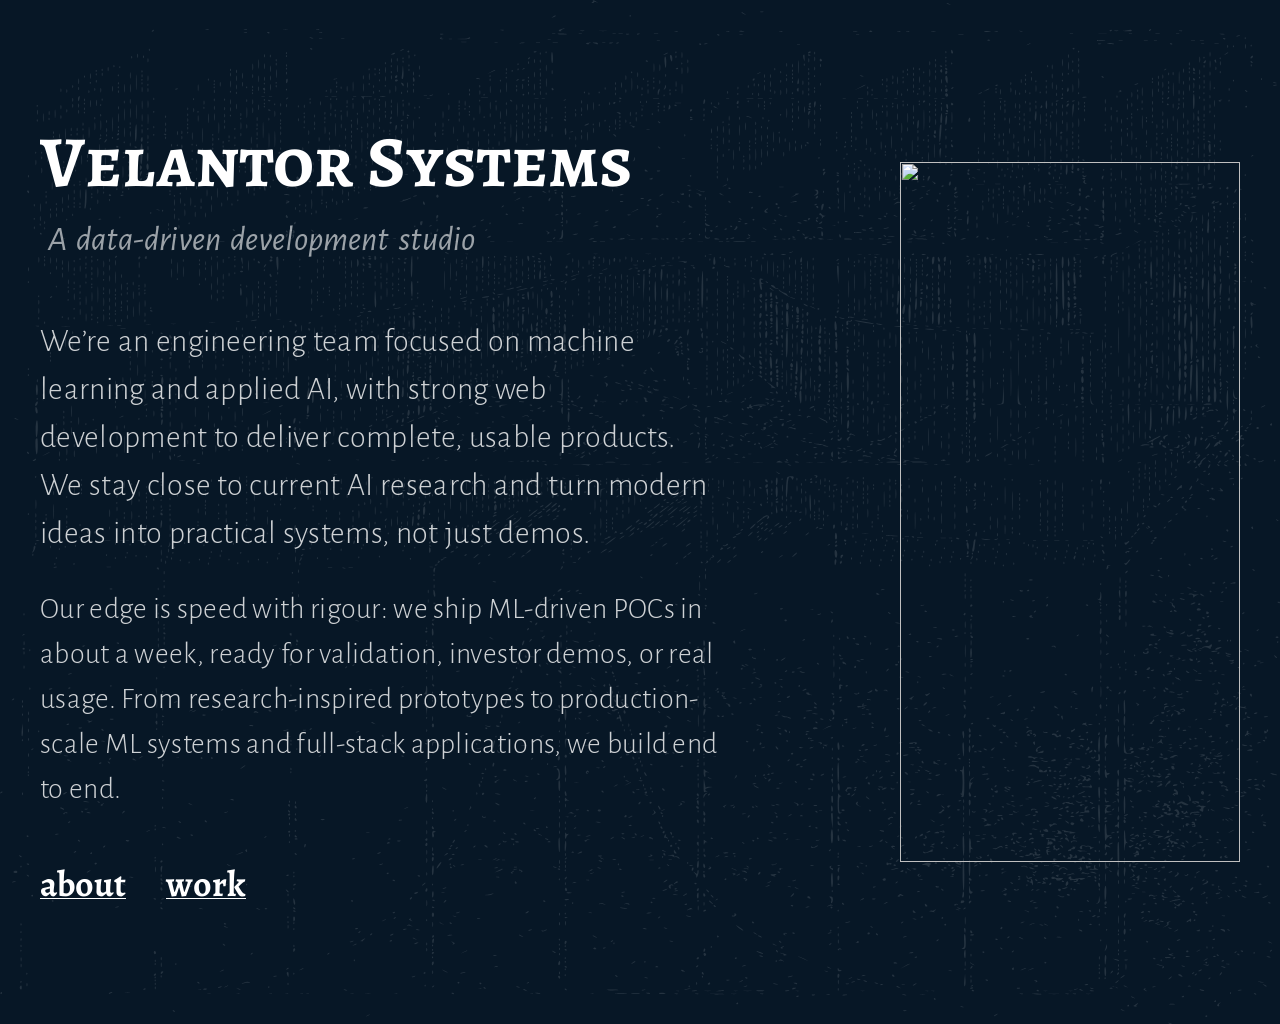
==== index.html @ c8f53b1a "new" ====
<!doctype html>
<html lang="en">
  <head>
    <title>Velantor Systems</title>
    <meta name="description" content="Engineering team focused on machine learning and applied AI" />
    <meta charset="utf-8" />
    <meta http-equiv="Content-Type" content="text/html; charset=UTF-8" />

    <meta name="viewport" content="width=device-width, initial-scale=1.0" />
    <link rel="apple-touch-icon" sizes="180x180" href="/assets/favicon.png" />
    <link rel="icon" type="image/png" sizes="32x32" href="/assets/favicon.png" />
    <link rel="icon" type="image/png" sizes="16x16" href="/assets/favicon.png" />

    <meta property="og:url" content="https://pager.joodaloop.com" />
    <meta property="og:title" content="Velantor Systems" />
    <meta property="og:description" content="Engineering team focused on machine learning and applied AI" />
    <meta property="og:image" content="https://pager.joodaloop.com/assets/card.jpg" />

    <meta name="twitter:card" content="summary_large_image" />
    <meta name="twitter:title" content="Velantor Systems" />
    <meta name="twitter:description" content="Engineering team focused on machine learning and applied AI" />
    <meta name="twitter:image" content="https://pager.joodaloop.com/assets/card.jpg" />

    <link rel="alternate" type="text/markdown" title="Markdown version of https://pager.joodaloop.com" href="/index.md" />
    <style>
      /*! tailwindcss v4.2.1 | MIT License | https://tailwindcss.com */
@layer properties;
@layer theme, base, components, utilities;
@layer theme {
  :root, :host {
    --font-sans: ui-sans-serif, system-ui, sans-serif, 'Apple Color Emoji', 'Segoe UI Emoji', 'Segoe UI Symbol',
    'Noto Color Emoji';
    --font-serif: ui-serif, Georgia, Cambria, 'Times New Roman', Times, serif;
    --font-mono: ui-monospace, SFMono-Regular, Menlo, Monaco, Consolas, 'Liberation Mono', 'Courier New',
    monospace;
    --color-white: #fff;
    --spacing: 0.25rem;
    --text-xl: 1.25rem;
    --text-xl--line-height: calc(1.75 / 1.25);
    --font-weight-light: 300;
    --font-weight-normal: 400;
    --font-weight-bold: 700;
    --default-transition-duration: 150ms;
    --default-transition-timing-function: cubic-bezier(0.4, 0, 0.2, 1);
    --default-font-family: var(--font-sans);
    --default-mono-font-family: var(--font-mono);
  }
}
@layer base {
  *, ::after, ::before, ::backdrop, ::file-selector-button {
    box-sizing: border-box;
    margin: 0;
    padding: 0;
    border: 0 solid;
  }
  html, :host {
    line-height: 1.5;
    -webkit-text-size-adjust: 100%;
    tab-size: 4;
    font-family: var(--default-font-family, ui-sans-serif, system-ui, sans-serif, 'Apple Color Emoji', 'Segoe UI Emoji', 'Segoe UI Symbol', 'Noto Color Emoji');
    font-feature-settings: var(--default-font-feature-settings, normal);
    font-variation-settings: var(--default-font-variation-settings, normal);
    -webkit-tap-highlight-color: transparent;
  }
  hr {
    height: 0;
    color: inherit;
    border-top-width: 1px;
  }
  abbr:where([title]) {
    -webkit-text-decoration: underline dotted;
    text-decoration: underline dotted;
  }
  h1, h2, h3, h4, h5, h6 {
    font-size: inherit;
    font-weight: inherit;
  }
  a {
    color: inherit;
    -webkit-text-decoration: inherit;
    text-decoration: inherit;
  }
  b, strong {
    font-weight: bolder;
  }
  code, kbd, samp, pre {
    font-family: var(--default-mono-font-family, ui-monospace, SFMono-Regular, Menlo, Monaco, Consolas, 'Liberation Mono', 'Courier New', monospace);
    font-feature-settings: var(--default-mono-font-feature-settings, normal);
    font-variation-settings: var(--default-mono-font-variation-settings, normal);
    font-size: 1em;
  }
  small {
    font-size: 80%;
  }
  sub, sup {
    font-size: 75%;
    line-height: 0;
    position: relative;
    vertical-align: baseline;
  }
  sub {
    bottom: -0.25em;
  }
  sup {
    top: -0.5em;
  }
  table {
    text-indent: 0;
    border-color: inherit;
    border-collapse: collapse;
  }
  :-moz-focusring {
    outline: auto;
  }
  progress {
    vertical-align: baseline;
  }
  summary {
    display: list-item;
  }
  ol, ul, menu {
    list-style: none;
  }
  img, svg, video, canvas, audio, iframe, embed, object {
    display: block;
    vertical-align: middle;
  }
  img, video {
    max-width: 100%;
    height: auto;
  }
  button, input, select, optgroup, textarea, ::file-selector-button {
    font: inherit;
    font-feature-settings: inherit;
    font-variation-settings: inherit;
    letter-spacing: inherit;
    color: inherit;
    border-radius: 0;
    background-color: transparent;
    opacity: 1;
  }
  :where(select:is([multiple], [size])) optgroup {
    font-weight: bolder;
  }
  :where(select:is([multiple], [size])) optgroup option {
    padding-inline-start: 20px;
  }
  ::file-selector-button {
    margin-inline-end: 4px;
  }
  ::placeholder {
    opacity: 1;
  }
  @supports (not (-webkit-appearance: -apple-pay-button))  or (contain-intrinsic-size: 1px) {
    ::placeholder {
      color: currentcolor;
      @supports (color: color-mix(in lab, red, red)) {
        color: color-mix(in oklab, currentcolor 50%, transparent);
      }
    }
  }
  textarea {
    resize: vertical;
  }
  ::-webkit-search-decoration {
    -webkit-appearance: none;
  }
  ::-webkit-date-and-time-value {
    min-height: 1lh;
    text-align: inherit;
  }
  ::-webkit-datetime-edit {
    display: inline-flex;
  }
  ::-webkit-datetime-edit-fields-wrapper {
    padding: 0;
  }
  ::-webkit-datetime-edit, ::-webkit-datetime-edit-year-field, ::-webkit-datetime-edit-month-field, ::-webkit-datetime-edit-day-field, ::-webkit-datetime-edit-hour-field, ::-webkit-datetime-edit-minute-field, ::-webkit-datetime-edit-second-field, ::-webkit-datetime-edit-millisecond-field, ::-webkit-datetime-edit-meridiem-field {
    padding-block: 0;
  }
  ::-webkit-calendar-picker-indicator {
    line-height: 1;
  }
  :-moz-ui-invalid {
    box-shadow: none;
  }
  button, input:where([type='button'], [type='reset'], [type='submit']), ::file-selector-button {
    appearance: button;
  }
  ::-webkit-inner-spin-button, ::-webkit-outer-spin-button {
    height: auto;
  }
  [hidden]:where(:not([hidden='until-found'])) {
    display: none !important;
  }
}
@layer utilities {
  .pointer-events-none {
    pointer-events: none;
  }
  .absolute {
    position: absolute;
  }
  .relative {
    position: relative;
  }
  .inset-0 {
    inset: calc(var(--spacing) * 0);
  }
  .end {
    inset-inline-end: var(--spacing);
  }
  .top-0 {
    top: calc(var(--spacing) * 0);
  }
  .left-0 {
    left: calc(var(--spacing) * 0);
  }
  .isolate {
    isolation: isolate;
  }
  .z-10 {
    z-index: 10;
  }
  .m-0 {
    margin: calc(var(--spacing) * 0);
  }
  .mx-auto {
    margin-inline: auto;
  }
  .mt-2 {
    margin-top: calc(var(--spacing) * 2);
  }
  .mt-3 {
    margin-top: calc(var(--spacing) * 3);
  }
  .mt-4 {
    margin-top: calc(var(--spacing) * 4);
  }
  .mt-10 {
    margin-top: calc(var(--spacing) * 10);
  }
  .mt-\[30px\] {
    margin-top: 30px;
  }
  .mt-\[40px\] {
    margin-top: 40px;
  }
  .mr-5 {
    margin-right: calc(var(--spacing) * 5);
  }
  .mr-40 {
    margin-right: calc(var(--spacing) * 40);
  }
  .mr-50 {
    margin-right: calc(var(--spacing) * 50);
  }
  .ml-0 {
    margin-left: calc(var(--spacing) * 0);
  }
  .ml-2 {
    margin-left: calc(var(--spacing) * 2);
  }
  .ml-5 {
    margin-left: calc(var(--spacing) * 5);
  }
  .ml-10 {
    margin-left: calc(var(--spacing) * 10);
  }
  .ml-40 {
    margin-left: calc(var(--spacing) * 40);
  }
  .flex {
    display: flex;
  }
  .table {
    display: table;
  }
  .size-fit {
    width: fit-content;
    height: fit-content;
  }
  .h-\[700px\] {
    height: 700px;
  }
  .h-\[800px\] {
    height: 800px;
  }
  .h-\[1024px\] {
    height: 1024px;
  }
  .h-auto {
    height: auto;
  }
  .h-fit {
    height: fit-content;
  }
  .h-full {
    height: 100%;
  }
  .h-px {
    height: 1px;
  }
  .min-h-screen {
    min-height: 100vh;
  }
  .w-\[4px\] {
    width: 4px;
  }
  .w-\[260px\] {
    width: 260px;
  }
  .w-\[340px\] {
    width: 340px;
  }
  .w-\[430px\] {
    width: 430px;
  }
  .w-\[593px\] {
    width: 593px;
  }
  .w-\[650px\] {
    width: 650px;
  }
  .w-\[670px\] {
    width: 670px;
  }
  .w-\[680px\] {
    width: 680px;
  }
  .w-\[700px\] {
    width: 700px;
  }
  .w-\[1100px\] {
    width: 1100px;
  }
  .w-\[1200px\] {
    width: 1200px;
  }
  .w-\[1440px\] {
    width: 1440px;
  }
  .w-fit {
    width: fit-content;
  }
  .w-full {
    width: 100%;
  }
  .max-w-\[340px\] {
    max-width: 340px;
  }
  .max-w-\[650px\] {
    max-width: 650px;
  }
  .max-w-\[1100px\] {
    max-width: 1100px;
  }
  .max-w-\[1440px\] {
    max-width: 1440px;
  }
  .max-w-none {
    max-width: none;
  }
  .flex-shrink {
    flex-shrink: 1;
  }
  .shrink-0 {
    flex-shrink: 0;
  }
  .border-collapse {
    border-collapse: collapse;
  }
  .transform {
    transform: var(--tw-rotate-x,) var(--tw-rotate-y,) var(--tw-rotate-z,) var(--tw-skew-x,) var(--tw-skew-y,);
  }
  .resize {
    resize: both;
  }
  .flex-col {
    flex-direction: column;
  }
  .content-center {
    align-content: center;
  }
  .items-center {
    align-items: center;
  }
  .items-start {
    align-items: flex-start;
  }
  .justify-between {
    justify-content: space-between;
  }
  .justify-center {
    justify-content: center;
  }
  .gap-0 {
    gap: calc(var(--spacing) * 0);
  }
  .gap-10 {
    gap: calc(var(--spacing) * 10);
  }
  .gap-12 {
    gap: calc(var(--spacing) * 12);
  }
  .self-center {
    align-self: center;
  }
  .overflow-clip {
    overflow: clip;
  }
  .overflow-hidden {
    overflow: hidden;
  }
  .overflow-x-auto {
    overflow-x: auto;
  }
  .overflow-y-hidden {
    overflow-y: hidden;
  }
  .border {
    border-style: var(--tw-border-style);
    border-width: 1px;
  }
  .bg-\[\#071726\] {
    background-color: #071726;
  }
  .bg-white {
    background-color: var(--color-white);
  }
  .bg-white\/35 {
    background-color: color-mix(in srgb, #fff 35%, transparent);
    @supports (color: color-mix(in lab, red, red)) {
      background-color: color-mix(in oklab, var(--color-white) 35%, transparent);
    }
  }
  .p-0 {
    padding: calc(var(--spacing) * 0);
  }
  .px-0 {
    padding-inline: calc(var(--spacing) * 0);
  }
  .px-6 {
    padding-inline: calc(var(--spacing) * 6);
  }
  .py-10 {
    padding-block: calc(var(--spacing) * 10);
  }
  .py-12 {
    padding-block: calc(var(--spacing) * 12);
  }
  .py-\[40px\] {
    padding-block: 40px;
  }
  .py-\[50px\] {
    padding-block: 50px;
  }
  .py-\[60px\] {
    padding-block: 60px;
  }
  .py-\[65px\] {
    padding-block: 65px;
  }
  .text-center {
    text-align: center;
  }
  .font-\[\'Alegreya\'\,system-ui\,sans-serif\] {
    font-family: 'Alegreya',system-ui,sans-serif;
  }
  .font-\[\'Alegreya_SC\'\,system-ui\,sans-serif\] {
    font-family: 'Alegreya SC',system-ui,sans-serif;
  }
  .font-\[\'Alegreya_Sans\'\,system-ui\,sans-serif\] {
    font-family: 'Alegreya Sans',system-ui,sans-serif;
  }
  .font-\[\'Alegreya_sans\'\,system-ui\,sans-serif\] {
    font-family: 'Alegreya sans',system-ui,sans-serif;
  }
  .font-\[\'Calibre\'\,\'Alegreya_Sans\'\,system-ui\,sans-serif\] {
    font-family: 'Calibre','Alegreya Sans',system-ui,sans-serif;
  }
  .font-\[\'Calibre\'\] {
    font-family: 'Calibre';
  }
  .font-\[\'Calibri\'\] {
    font-family: 'Calibri';
  }
  .font-serif {
    font-family: var(--font-serif);
  }
  .text-xl {
    font-size: var(--text-xl);
    line-height: var(--tw-leading, var(--text-xl--line-height));
  }
  .text-\[1\.75rem\] {
    font-size: 1.75rem;
  }
  .text-\[2\.15rem\] {
    font-size: 2.15rem;
  }
  .text-\[3\.4rem\] {
    font-size: 3.4rem;
  }
  .text-\[10rem\] {
    font-size: 10rem;
  }
  .text-\[24px\] {
    font-size: 24px;
  }
  .text-\[28px\] {
    font-size: 28px;
  }
  .text-\[30px\] {
    font-size: 30px;
  }
  .text-\[32px\] {
    font-size: 32px;
  }
  .text-\[35px\] {
    font-size: 35px;
  }
  .text-\[36px\] {
    font-size: 36px;
  }
  .text-\[40px\] {
    font-size: 40px;
  }
  .text-\[50px\] {
    font-size: 50px;
  }
  .text-\[60px\] {
    font-size: 60px;
  }
  .text-\[72px\] {
    font-size: 72px;
  }
  .leading-10 {
    --tw-leading: calc(var(--spacing) * 10);
    line-height: calc(var(--spacing) * 10);
  }
  .leading-11 {
    --tw-leading: calc(var(--spacing) * 11);
    line-height: calc(var(--spacing) * 11);
  }
  .leading-\[1\.25\] {
    --tw-leading: 1.25;
    line-height: 1.25;
  }
  .leading-\[20px\] {
    --tw-leading: 20px;
    line-height: 20px;
  }
  .leading-\[28px\] {
    --tw-leading: 28px;
    line-height: 28px;
  }
  .leading-\[30px\] {
    --tw-leading: 30px;
    line-height: 30px;
  }
  .leading-\[35px\] {
    --tw-leading: 35px;
    line-height: 35px;
  }
  .leading-\[35x\] {
    --tw-leading: 35x;
    line-height: 35x;
  }
  .leading-\[38px\] {
    --tw-leading: 38px;
    line-height: 38px;
  }
  .leading-\[40px\] {
    --tw-leading: 40px;
    line-height: 40px;
  }
  .leading-\[44px\] {
    --tw-leading: 44px;
    line-height: 44px;
  }
  .leading-\[50px\] {
    --tw-leading: 50px;
    line-height: 50px;
  }
  .leading-\[88px\] {
    --tw-leading: 88px;
    line-height: 88px;
  }
  .leading-\[100px\] {
    --tw-leading: 100px;
    line-height: 100px;
  }
  .leading-none {
    --tw-leading: 1;
    line-height: 1;
  }
  .font-bold {
    --tw-font-weight: var(--font-weight-bold);
    font-weight: var(--font-weight-bold);
  }
  .font-light {
    --tw-font-weight: var(--font-weight-light);
    font-weight: var(--font-weight-light);
  }
  .font-normal {
    --tw-font-weight: var(--font-weight-normal);
    font-weight: var(--font-weight-normal);
  }
  .tracking-\[0\.01em\] {
    --tw-tracking: 0.01em;
    letter-spacing: 0.01em;
  }
  .tracking-\[0\.02em\] {
    --tw-tracking: 0.02em;
    letter-spacing: 0.02em;
  }
  .tracking-\[0\.05em\] {
    --tw-tracking: 0.05em;
    letter-spacing: 0.05em;
  }
  .\[letter-spacing\:0\.05em\] {
    letter-spacing: 0.05em;
  }
  .whitespace-pre-wrap {
    white-space: pre-wrap;
  }
  .text-white {
    color: var(--color-white);
  }
  .text-white\/40 {
    color: color-mix(in srgb, #fff 40%, transparent);
    @supports (color: color-mix(in lab, red, red)) {
      color: color-mix(in oklab, var(--color-white) 40%, transparent);
    }
  }
  .text-white\/60 {
    color: color-mix(in srgb, #fff 60%, transparent);
    @supports (color: color-mix(in lab, red, red)) {
      color: color-mix(in oklab, var(--color-white) 60%, transparent);
    }
  }
  .text-white\/70 {
    color: color-mix(in srgb, #fff 70%, transparent);
    @supports (color: color-mix(in lab, red, red)) {
      color: color-mix(in oklab, var(--color-white) 70%, transparent);
    }
  }
  .text-white\/75 {
    color: color-mix(in srgb, #fff 75%, transparent);
    @supports (color: color-mix(in lab, red, red)) {
      color: color-mix(in oklab, var(--color-white) 75%, transparent);
    }
  }
  .text-white\/80 {
    color: color-mix(in srgb, #fff 80%, transparent);
    @supports (color: color-mix(in lab, red, red)) {
      color: color-mix(in oklab, var(--color-white) 80%, transparent);
    }
  }
  .text-white\/85 {
    color: color-mix(in srgb, #fff 85%, transparent);
    @supports (color: color-mix(in lab, red, red)) {
      color: color-mix(in oklab, var(--color-white) 85%, transparent);
    }
  }
  .text-white\/90 {
    color: color-mix(in srgb, #fff 90%, transparent);
    @supports (color: color-mix(in lab, red, red)) {
      color: color-mix(in oklab, var(--color-white) 90%, transparent);
    }
  }
  .uppercase {
    text-transform: uppercase;
  }
  .italic {
    font-style: italic;
  }
  .underline {
    text-decoration-line: underline;
  }
  .decoration-1 {
    text-decoration-thickness: 1px;
  }
  .decoration-\[1px\] {
    text-decoration-thickness: 1px;
  }
  .underline-offset-\[2px\] {
    text-underline-offset: 2px;
  }
  .underline-offset-\[5px\] {
    text-underline-offset: 5px;
  }
  .antialiased {
    -webkit-font-smoothing: antialiased;
    -moz-osx-font-smoothing: grayscale;
  }
  .opacity-0 {
    opacity: 0%;
  }
  .outline {
    outline-style: var(--tw-outline-style);
    outline-width: 1px;
  }
  .filter {
    filter: var(--tw-blur,) var(--tw-brightness,) var(--tw-contrast,) var(--tw-grayscale,) var(--tw-hue-rotate,) var(--tw-invert,) var(--tw-saturate,) var(--tw-sepia,) var(--tw-drop-shadow,);
  }
  .transition-opacity {
    transition-property: opacity;
    transition-timing-function: var(--tw-ease, var(--default-transition-timing-function));
    transition-duration: var(--tw-duration, var(--default-transition-duration));
  }
  .\[font-synthesis\:none\] {
    font-synthesis: none;
  }
  .\[text-underline-position\:from-font\] {
    text-underline-position: from-font;
  }
  .hover\:opacity-75 {
    &:hover {
      @media (hover: hover) {
        opacity: 75%;
      }
    }
  }
  .sm\:w-\[300px\] {
    @media (width >= 40rem) {
      width: 300px;
    }
  }
  .sm\:px-10 {
    @media (width >= 40rem) {
      padding-inline: calc(var(--spacing) * 10);
    }
  }
  .sm\:py-\[60px\] {
    @media (width >= 40rem) {
      padding-block: 60px;
    }
  }
  .sm\:text-\[2rem\] {
    @media (width >= 40rem) {
      font-size: 2rem;
    }
  }
  .sm\:text-\[4\.5rem\] {
    @media (width >= 40rem) {
      font-size: 4.5rem;
    }
  }
  .sm\:leading-\[1\.05\] {
    @media (width >= 40rem) {
      --tw-leading: 1.05;
      line-height: 1.05;
    }
  }
  .sm\:leading-\[1\.25\] {
    @media (width >= 40rem) {
      --tw-leading: 1.25;
      line-height: 1.25;
    }
  }
  .lg\:w-\[340px\] {
    @media (width >= 64rem) {
      width: 340px;
    }
  }
  .lg\:flex-row {
    @media (width >= 64rem) {
      flex-direction: row;
    }
  }
  .lg\:items-center {
    @media (width >= 64rem) {
      align-items: center;
    }
  }
  .lg\:justify-end {
    @media (width >= 64rem) {
      justify-content: flex-end;
    }
  }
  .lg\:gap-14 {
    @media (width >= 64rem) {
      gap: calc(var(--spacing) * 14);
    }
  }
  .lg\:px-16 {
    @media (width >= 64rem) {
      padding-inline: calc(var(--spacing) * 16);
    }
  }
}
@property --tw-rotate-x {
  syntax: "*";
  inherits: false;
}
@property --tw-rotate-y {
  syntax: "*";
  inherits: false;
}
@property --tw-rotate-z {
  syntax: "*";
  inherits: false;
}
@property --tw-skew-x {
  syntax: "*";
  inherits: false;
}
@property --tw-skew-y {
  syntax: "*";
  inherits: false;
}
@property --tw-border-style {
  syntax: "*";
  inherits: false;
  initial-value: solid;
}
@property --tw-leading {
  syntax: "*";
  inherits: false;
}
@property --tw-font-weight {
  syntax: "*";
  inherits: false;
}
@property --tw-tracking {
  syntax: "*";
  inherits: false;
}
@property --tw-outline-style {
  syntax: "*";
  inherits: false;
  initial-value: solid;
}
@property --tw-blur {
  syntax: "*";
  inherits: false;
}
@property --tw-brightness {
  syntax: "*";
  inherits: false;
}
@property --tw-contrast {
  syntax: "*";
  inherits: false;
}
@property --tw-grayscale {
  syntax: "*";
  inherits: false;
}
@property --tw-hue-rotate {
  syntax: "*";
  inherits: false;
}
@property --tw-invert {
  syntax: "*";
  inherits: false;
}
@property --tw-opacity {
  syntax: "*";
  inherits: false;
}
@property --tw-saturate {
  syntax: "*";
  inherits: false;
}
@property --tw-sepia {
  syntax: "*";
  inherits: false;
}
@property --tw-drop-shadow {
  syntax: "*";
  inherits: false;
}
@property --tw-drop-shadow-color {
  syntax: "*";
  inherits: false;
}
@property --tw-drop-shadow-alpha {
  syntax: "<percentage>";
  inherits: false;
  initial-value: 100%;
}
@property --tw-drop-shadow-size {
  syntax: "*";
  inherits: false;
}
@layer properties {
  @supports ((-webkit-hyphens: none) and (not (margin-trim: inline))) or ((-moz-orient: inline) and (not (color:rgb(from red r g b)))) {
    *, ::before, ::after, ::backdrop {
      --tw-rotate-x: initial;
      --tw-rotate-y: initial;
      --tw-rotate-z: initial;
      --tw-skew-x: initial;
      --tw-skew-y: initial;
      --tw-border-style: solid;
      --tw-leading: initial;
      --tw-font-weight: initial;
      --tw-tracking: initial;
      --tw-outline-style: solid;
      --tw-blur: initial;
      --tw-brightness: initial;
      --tw-contrast: initial;
      --tw-grayscale: initial;
      --tw-hue-rotate: initial;
      --tw-invert: initial;
      --tw-opacity: initial;
      --tw-saturate: initial;
      --tw-sepia: initial;
      --tw-drop-shadow: initial;
      --tw-drop-shadow-color: initial;
      --tw-drop-shadow-alpha: 100%;
      --tw-drop-shadow-size: initial;
    }
  }
}

    </style>
    <link rel="stylesheet" type="text/css" href="/pager.css?v=e649858e" /> 
  </head>
  <body>
    <main class="relative flex min-h-screen items-center justify-center overflow-hidden bg-[#071726] text-white antialiased">
  <img src="./assets/bg.svg" alt="" aria-hidden="true" class="absolute inset-0 h-full w-full max-w-none"/>

  <div class="relative h-[1024px] w-[1440px] shrink-0 overflow-hidden">
    <img src="./assets/bg.svg" alt="" aria-hidden="true" class="absolute left-0 top-0 h-[1024px] w-[1440px] max-w-none opacity-0"/>

    <div class="relative flex h-full w-full items-center justify-center">
      <section class="flex h-[800px] w-[1200px] items-center justify-between">
        <div class="flex w-[680px] shrink-0 flex-col items-start overflow-hidden">
          <h1 class="w-fit text-center font-[&#39;Alegreya_SC&#39;,system-ui,sans-serif] text-[72px] font-bold leading-[88px] text-white" id="velantor-systems">
            Velantor Systems
          </h1>
          <div class="tagline-word-spacing w-full mt-2 ml-2 text-[35px] font-normal italic text-white/60 font-[&#39;Alegreya_Sans&#39;,system-ui,sans-serif]">
              A data-driven development studio
          </div>

          <div class="flex w-full flex-col items-start py-[50px]">
            <p class="w-full font-[&#39;Alegreya_Sans&#39;,system-ui,sans-serif] text-[32px] font-light tracking-[0.01em] text-white/80">
              We’re an engineering team focused on machine learning and applied AI, with strong web development to deliver complete, usable products. We stay close to current AI research and turn modern ideas into practical systems, not just demos.
            </p>
            <p class="mt-[30px] w-full font-[&#39;Alegreya_Sans&#39;,system-ui,sans-serif] text-[30px] font-light tracking-[0.01em] text-white/80">
              Our edge is speed with rigour: we ship ML-driven POCs in about a week, ready for validation, investor demos, or real usage. From research-inspired prototypes to production-scale ML systems and full-stack applications, we build end to end.
            </p>
          </div>

          <nav class="flex w-fit items-center justify-center gap-10 overflow-hidden">
            <a href="#about" class="w-fit text-center font-[&#39;Alegreya&#39;,system-ui,sans-serif] text-[36px] font-bold leading-[44px] text-white underline decoration-[1px] underline-offset-[2px]">
              about
            </a>
            <a href="#work" class="w-fit text-center font-[&#39;Alegreya&#39;,system-ui,sans-serif] text-[36px] font-bold leading-[44px] text-white underline decoration-[1px] underline-offset-[2px]">
              work
            </a>
          </nav>
        </div>

        <img src="./assets/hero.svg" alt="" aria-hidden="true" class="h-[700px] w-[340px] shrink-0 max-w-none"/>
      </section>
    </div>
  </div>
</main>

  </body>
</html>
---- pager.css ----
@import url("https://fonts.googleapis.com/css2?family=Alegreya:wght@700&family=Alegreya+SC:wght@700&family=Alegreya+Sans:ital,wght@0,400;1,400&display=swap");

@font-face {
  font-family: "Calibri";
  src: url("./assets/calibri.ttf") format("truetype");
  font-style: normal;
  font-weight: 400;
  font-display: swap;
}

html {
  background: #071726;
  scroll-behavior: smooth;
}

body {
  margin: 0;
  min-height: 100vh;
  background: #071726;
}

.tagline-word-spacing {
  word-spacing: 0.12em;
}
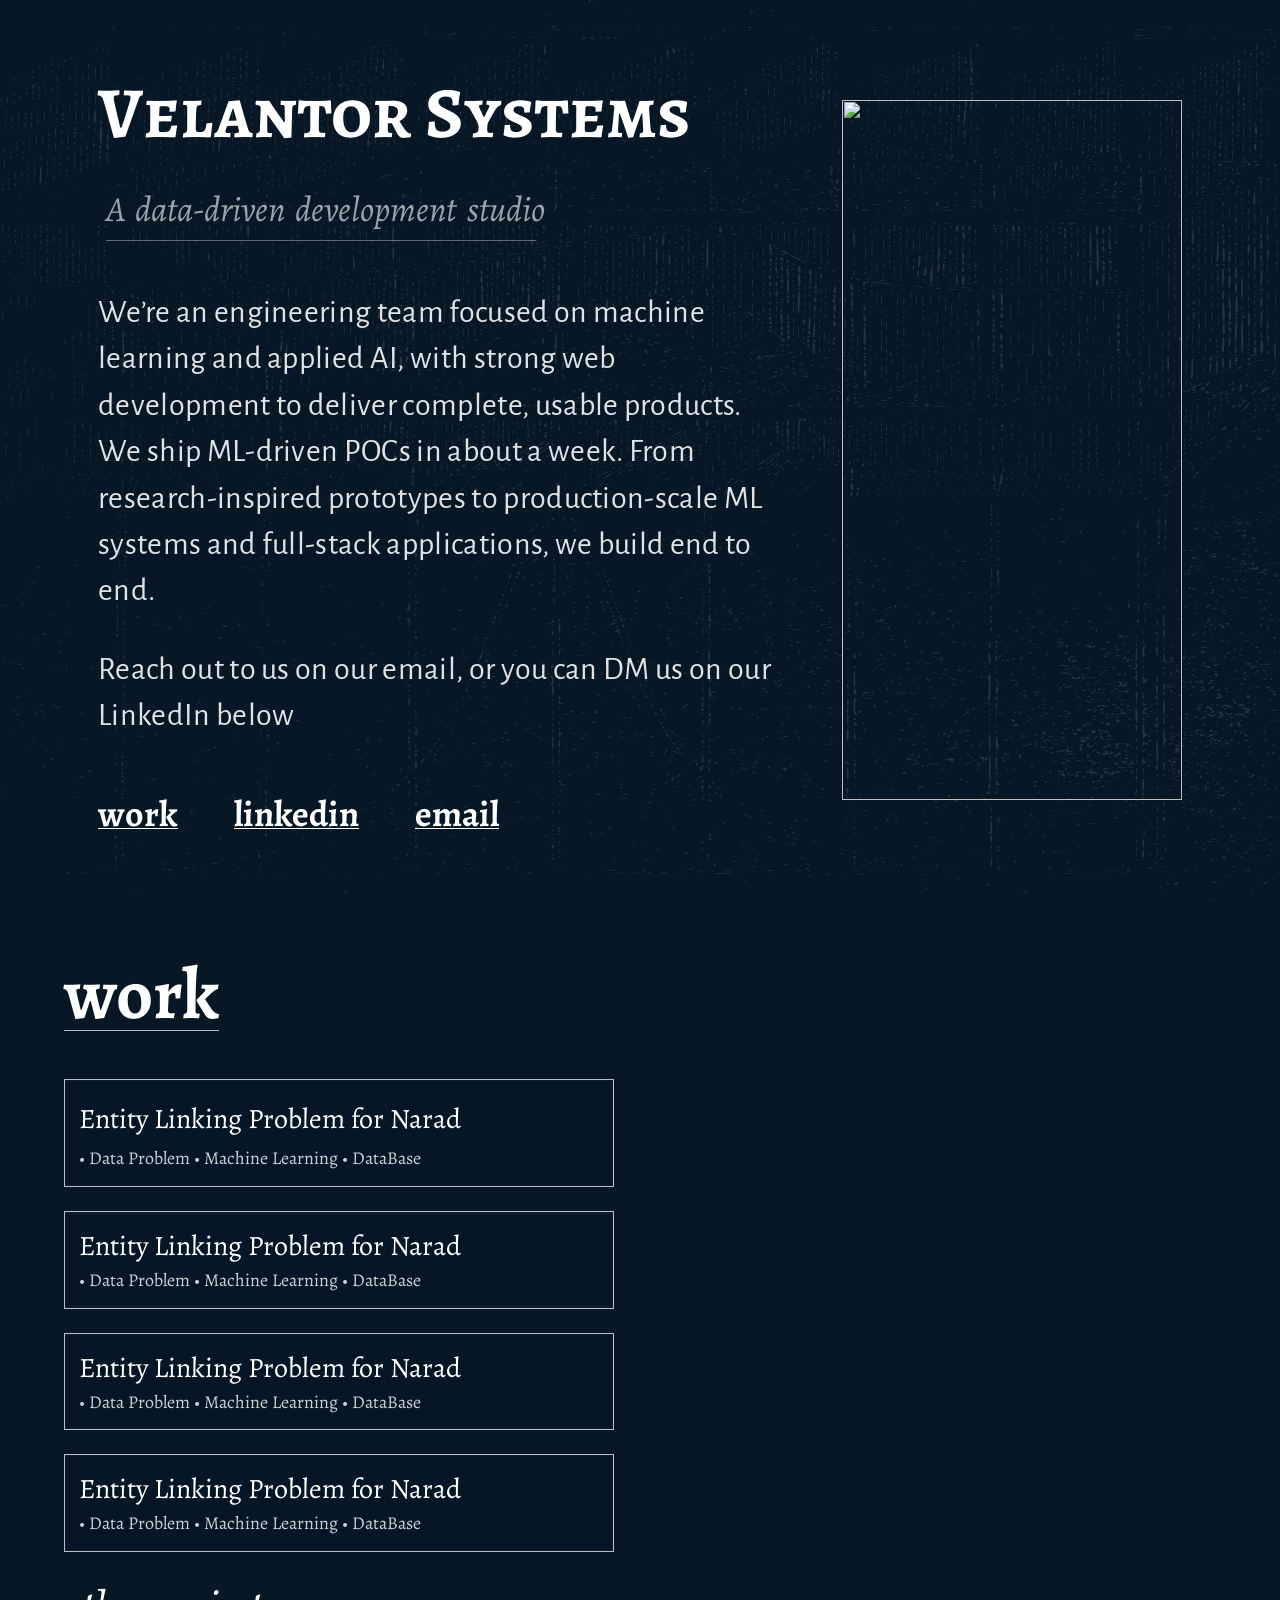
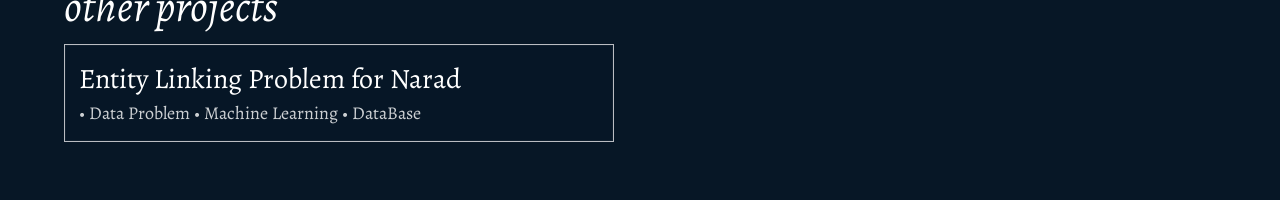
==== commit e6170dab: "deployable" ====
--- a/index.html
+++ b/index.html
@@ -201,6 +201,9 @@
   .absolute {
     position: absolute;
   }
+  .fixed {
+    position: fixed;
+  }
   .relative {
     position: relative;
   }
@@ -219,6 +222,9 @@
   .isolate {
     isolation: isolate;
   }
+  .z-0 {
+    z-index: 0;
+  }
   .z-10 {
     z-index: 10;
   }
@@ -228,6 +234,9 @@
   .mx-auto {
     margin-inline: auto;
   }
+  .mt-1 {
+    margin-top: calc(var(--spacing) * 1);
+  }
   .mt-2 {
     margin-top: calc(var(--spacing) * 2);
   }
@@ -237,9 +246,18 @@
   .mt-4 {
     margin-top: calc(var(--spacing) * 4);
   }
+  .mt-5 {
+    margin-top: calc(var(--spacing) * 5);
+  }
+  .mt-6 {
+    margin-top: calc(var(--spacing) * 6);
+  }
   .mt-10 {
     margin-top: calc(var(--spacing) * 10);
   }
+  .mt-12 {
+    margin-top: calc(var(--spacing) * 12);
+  }
   .mt-\[30px\] {
     margin-top: 30px;
   }
@@ -255,6 +273,9 @@
   .mr-50 {
     margin-right: calc(var(--spacing) * 50);
   }
+  .mb-2 {
+    margin-bottom: calc(var(--spacing) * 2);
+  }
   .ml-0 {
     margin-left: calc(var(--spacing) * 0);
   }
@@ -272,6 +293,9 @@
   }
   .flex {
     display: flex;
+  }
+  .hidden {
+    display: none;
   }
   .table {
     display: table;
@@ -316,6 +340,12 @@
   .w-\[430px\] {
     width: 430px;
   }
+  .w-\[547px\] {
+    width: 547px;
+  }
+  .w-\[550px\] {
+    width: 550px;
+  }
   .w-\[593px\] {
     width: 593px;
   }
@@ -355,6 +385,9 @@
   .max-w-\[1100px\] {
     max-width: 1100px;
   }
+  .max-w-\[1200px\] {
+    max-width: 1200px;
+  }
   .max-w-\[1440px\] {
     max-width: 1440px;
   }
@@ -394,14 +427,32 @@
   .justify-center {
     justify-content: center;
   }
+  .justify-end {
+    justify-content: flex-end;
+  }
   .gap-0 {
     gap: calc(var(--spacing) * 0);
   }
+  .gap-4 {
+    gap: calc(var(--spacing) * 4);
+  }
+  .gap-6 {
+    gap: calc(var(--spacing) * 6);
+  }
+  .gap-8 {
+    gap: calc(var(--spacing) * 8);
+  }
   .gap-10 {
     gap: calc(var(--spacing) * 10);
   }
   .gap-12 {
     gap: calc(var(--spacing) * 12);
+  }
+  .gap-14 {
+    gap: calc(var(--spacing) * 14);
+  }
+  .gap-16 {
+    gap: calc(var(--spacing) * 16);
   }
   .self-center {
     align-self: center;
@@ -434,6 +485,15 @@
       background-color: color-mix(in oklab, var(--color-white) 35%, transparent);
     }
   }
+  .bg-white\/70 {
+    background-color: color-mix(in srgb, #fff 70%, transparent);
+    @supports (color: color-mix(in lab, red, red)) {
+      background-color: color-mix(in oklab, var(--color-white) 70%, transparent);
+    }
+  }
+  .object-cover {
+    object-fit: cover;
+  }
   .p-0 {
     padding: calc(var(--spacing) * 0);
   }
@@ -443,12 +503,18 @@
   .px-6 {
     padding-inline: calc(var(--spacing) * 6);
   }
+  .px-8 {
+    padding-inline: calc(var(--spacing) * 8);
+  }
   .py-10 {
     padding-block: calc(var(--spacing) * 10);
   }
   .py-12 {
     padding-block: calc(var(--spacing) * 12);
   }
+  .py-16 {
+    padding-block: calc(var(--spacing) * 16);
+  }
   .py-\[40px\] {
     padding-block: 40px;
   }
@@ -461,8 +527,17 @@
   .py-\[65px\] {
     padding-block: 65px;
   }
+  .pt-3 {
+    padding-top: calc(var(--spacing) * 3);
+  }
+  .pb-24 {
+    padding-bottom: calc(var(--spacing) * 24);
+  }
   .text-center {
     text-align: center;
+  }
+  .text-left {
+    text-align: left;
   }
   .font-\[\'Alegreya\'\,system-ui\,sans-serif\] {
     font-family: 'Alegreya',system-ui,sans-serif;
@@ -504,6 +579,18 @@
   .text-\[10rem\] {
     font-size: 10rem;
   }
+  .text-\[16px\] {
+    font-size: 16px;
+  }
+  .text-\[18px\] {
+    font-size: 18px;
+  }
+  .text-\[22px\] {
+    font-size: 22px;
+  }
+  .text-\[23px\] {
+    font-size: 23px;
+  }
   .text-\[24px\] {
     font-size: 24px;
   }
@@ -524,6 +611,12 @@
   }
   .text-\[40px\] {
     font-size: 40px;
+  }
+  .text-\[44px\] {
+    font-size: 44px;
+  }
+  .text-\[48px\] {
+    font-size: 48px;
   }
   .text-\[50px\] {
     font-size: 50px;
@@ -542,9 +635,25 @@
     --tw-leading: calc(var(--spacing) * 11);
     line-height: calc(var(--spacing) * 11);
   }
+  .leading-\[1\.2\] {
+    --tw-leading: 1.2;
+    line-height: 1.2;
+  }
+  .leading-\[1\.5\] {
+    --tw-leading: 1.5;
+    line-height: 1.5;
+  }
+  .leading-\[1\.15\] {
+    --tw-leading: 1.15;
+    line-height: 1.15;
+  }
   .leading-\[1\.25\] {
     --tw-leading: 1.25;
     line-height: 1.25;
+  }
+  .leading-\[1\.45\] {
+    --tw-leading: 1.45;
+    line-height: 1.45;
   }
   .leading-\[20px\] {
     --tw-leading: 20px;
@@ -651,6 +760,12 @@
       color: color-mix(in oklab, var(--color-white) 75%, transparent);
     }
   }
+  .text-white\/78 {
+    color: color-mix(in srgb, #fff 78%, transparent);
+    @supports (color: color-mix(in lab, red, red)) {
+      color: color-mix(in oklab, var(--color-white) 78%, transparent);
+    }
+  }
   .text-white\/80 {
     color: color-mix(in srgb, #fff 80%, transparent);
     @supports (color: color-mix(in lab, red, red)) {
@@ -663,6 +778,12 @@
       color: color-mix(in oklab, var(--color-white) 85%, transparent);
     }
   }
+  .text-white\/88 {
+    color: color-mix(in srgb, #fff 88%, transparent);
+    @supports (color: color-mix(in lab, red, red)) {
+      color: color-mix(in oklab, var(--color-white) 88%, transparent);
+    }
+  }
   .text-white\/90 {
     color: color-mix(in srgb, #fff 90%, transparent);
     @supports (color: color-mix(in lab, red, red)) {
@@ -683,6 +804,9 @@
   }
   .decoration-\[1px\] {
     text-decoration-thickness: 1px;
+  }
+  .underline-offset-\[1px\] {
+    text-underline-offset: 1px;
   }
   .underline-offset-\[2px\] {
     text-underline-offset: 2px;
@@ -720,6 +844,599 @@
       @media (hover: hover) {
         opacity: 75%;
       }
+    }
+  }
+  .max-\[1217px\]\:mx-auto {
+    @media (width < 1217px) {
+      margin-inline: auto;
+    }
+  }
+  .max-\[1217px\]\:mt-8 {
+    @media (width < 1217px) {
+      margin-top: calc(var(--spacing) * 8);
+    }
+  }
+  .max-\[1217px\]\:ml-0 {
+    @media (width < 1217px) {
+      margin-left: calc(var(--spacing) * 0);
+    }
+  }
+  .max-\[1217px\]\:hidden {
+    @media (width < 1217px) {
+      display: none;
+    }
+  }
+  .max-\[1217px\]\:min-h-screen {
+    @media (width < 1217px) {
+      min-height: 100vh;
+    }
+  }
+  .max-\[1217px\]\:w-\[260px\] {
+    @media (width < 1217px) {
+      width: 260px;
+    }
+  }
+  .max-\[1217px\]\:w-full {
+    @media (width < 1217px) {
+      width: 100%;
+    }
+  }
+  .max-\[1217px\]\:max-w-\[440px\] {
+    @media (width < 1217px) {
+      max-width: 440px;
+    }
+  }
+  .max-\[1217px\]\:flex-col {
+    @media (width < 1217px) {
+      flex-direction: column;
+    }
+  }
+  .max-\[1217px\]\:items-start {
+    @media (width < 1217px) {
+      align-items: flex-start;
+    }
+  }
+  .max-\[1217px\]\:justify-center {
+    @media (width < 1217px) {
+      justify-content: center;
+    }
+  }
+  .max-\[1217px\]\:gap-8 {
+    @media (width < 1217px) {
+      gap: calc(var(--spacing) * 8);
+    }
+  }
+  .max-\[1217px\]\:gap-10 {
+    @media (width < 1217px) {
+      gap: calc(var(--spacing) * 10);
+    }
+  }
+  .max-\[1217px\]\:px-5 {
+    @media (width < 1217px) {
+      padding-inline: calc(var(--spacing) * 5);
+    }
+  }
+  .max-\[1217px\]\:pt-10 {
+    @media (width < 1217px) {
+      padding-top: calc(var(--spacing) * 10);
+    }
+  }
+  .max-\[1217px\]\:pt-12 {
+    @media (width < 1217px) {
+      padding-top: calc(var(--spacing) * 12);
+    }
+  }
+  .max-\[1217px\]\:pb-16 {
+    @media (width < 1217px) {
+      padding-bottom: calc(var(--spacing) * 16);
+    }
+  }
+  .max-\[1217px\]\:text-center {
+    @media (width < 1217px) {
+      text-align: center;
+    }
+  }
+  .max-\[1217px\]\:text-\[24px\] {
+    @media (width < 1217px) {
+      font-size: 24px;
+    }
+  }
+  .max-\[1217px\]\:text-\[36px\] {
+    @media (width < 1217px) {
+      font-size: 36px;
+    }
+  }
+  .max-\[1217px\]\:text-\[48px\] {
+    @media (width < 1217px) {
+      font-size: 48px;
+    }
+  }
+  .max-\[1217px\]\:text-\[54px\] {
+    @media (width < 1217px) {
+      font-size: 54px;
+    }
+  }
+  .max-\[1217px\]\:leading-\[1\.65\] {
+    @media (width < 1217px) {
+      --tw-leading: 1.65;
+      line-height: 1.65;
+    }
+  }
+  .max-\[1217px\]\:leading-\[1\] {
+    @media (width < 1217px) {
+      --tw-leading: 1;
+      line-height: 1;
+    }
+  }
+  .max-\[1200px\]\:mx-auto {
+    @media (width < 1200px) {
+      margin-inline: auto;
+    }
+  }
+  .max-\[1200px\]\:mt-8 {
+    @media (width < 1200px) {
+      margin-top: calc(var(--spacing) * 8);
+    }
+  }
+  .max-\[1200px\]\:ml-0 {
+    @media (width < 1200px) {
+      margin-left: calc(var(--spacing) * 0);
+    }
+  }
+  .max-\[1200px\]\:hidden {
+    @media (width < 1200px) {
+      display: none;
+    }
+  }
+  .max-\[1200px\]\:min-h-screen {
+    @media (width < 1200px) {
+      min-height: 100vh;
+    }
+  }
+  .max-\[1200px\]\:w-\[260px\] {
+    @media (width < 1200px) {
+      width: 260px;
+    }
+  }
+  .max-\[1200px\]\:w-full {
+    @media (width < 1200px) {
+      width: 100%;
+    }
+  }
+  .max-\[1200px\]\:max-w-\[440px\] {
+    @media (width < 1200px) {
+      max-width: 440px;
+    }
+  }
+  .max-\[1200px\]\:flex-col {
+    @media (width < 1200px) {
+      flex-direction: column;
+    }
+  }
+  .max-\[1200px\]\:items-start {
+    @media (width < 1200px) {
+      align-items: flex-start;
+    }
+  }
+  .max-\[1200px\]\:justify-center {
+    @media (width < 1200px) {
+      justify-content: center;
+    }
+  }
+  .max-\[1200px\]\:gap-8 {
+    @media (width < 1200px) {
+      gap: calc(var(--spacing) * 8);
+    }
+  }
+  .max-\[1200px\]\:gap-10 {
+    @media (width < 1200px) {
+      gap: calc(var(--spacing) * 10);
+    }
+  }
+  .max-\[1200px\]\:px-5 {
+    @media (width < 1200px) {
+      padding-inline: calc(var(--spacing) * 5);
+    }
+  }
+  .max-\[1200px\]\:pt-10 {
+    @media (width < 1200px) {
+      padding-top: calc(var(--spacing) * 10);
+    }
+  }
+  .max-\[1200px\]\:pt-12 {
+    @media (width < 1200px) {
+      padding-top: calc(var(--spacing) * 12);
+    }
+  }
+  .max-\[1200px\]\:pb-16 {
+    @media (width < 1200px) {
+      padding-bottom: calc(var(--spacing) * 16);
+    }
+  }
+  .max-\[1200px\]\:text-center {
+    @media (width < 1200px) {
+      text-align: center;
+    }
+  }
+  .max-\[1200px\]\:text-\[24px\] {
+    @media (width < 1200px) {
+      font-size: 24px;
+    }
+  }
+  .max-\[1200px\]\:text-\[36px\] {
+    @media (width < 1200px) {
+      font-size: 36px;
+    }
+  }
+  .max-\[1200px\]\:text-\[48px\] {
+    @media (width < 1200px) {
+      font-size: 48px;
+    }
+  }
+  .max-\[1200px\]\:text-\[54px\] {
+    @media (width < 1200px) {
+      font-size: 54px;
+    }
+  }
+  .max-\[1200px\]\:leading-\[1\.65\] {
+    @media (width < 1200px) {
+      --tw-leading: 1.65;
+      line-height: 1.65;
+    }
+  }
+  .max-\[1200px\]\:leading-\[1\] {
+    @media (width < 1200px) {
+      --tw-leading: 1;
+      line-height: 1;
+    }
+  }
+  .max-\[1199px\]\:mx-auto {
+    @media (width < 1199px) {
+      margin-inline: auto;
+    }
+  }
+  .max-\[1199px\]\:mt-8 {
+    @media (width < 1199px) {
+      margin-top: calc(var(--spacing) * 8);
+    }
+  }
+  .max-\[1199px\]\:ml-0 {
+    @media (width < 1199px) {
+      margin-left: calc(var(--spacing) * 0);
+    }
+  }
+  .max-\[1199px\]\:hidden {
+    @media (width < 1199px) {
+      display: none;
+    }
+  }
+  .max-\[1199px\]\:min-h-screen {
+    @media (width < 1199px) {
+      min-height: 100vh;
+    }
+  }
+  .max-\[1199px\]\:w-\[90px\] {
+    @media (width < 1199px) {
+      width: 90px;
+    }
+  }
+  .max-\[1199px\]\:w-\[100px\] {
+    @media (width < 1199px) {
+      width: 100px;
+    }
+  }
+  .max-\[1199px\]\:w-\[108px\] {
+    @media (width < 1199px) {
+      width: 108px;
+    }
+  }
+  .max-\[1199px\]\:w-\[240px\] {
+    @media (width < 1199px) {
+      width: 240px;
+    }
+  }
+  .max-\[1199px\]\:w-\[260px\] {
+    @media (width < 1199px) {
+      width: 260px;
+    }
+  }
+  .max-\[1199px\]\:w-full {
+    @media (width < 1199px) {
+      width: 100%;
+    }
+  }
+  .max-\[1199px\]\:max-w-\[440px\] {
+    @media (width < 1199px) {
+      max-width: 440px;
+    }
+  }
+  .max-\[1199px\]\:flex-col {
+    @media (width < 1199px) {
+      flex-direction: column;
+    }
+  }
+  .max-\[1199px\]\:items-center {
+    @media (width < 1199px) {
+      align-items: center;
+    }
+  }
+  .max-\[1199px\]\:items-start {
+    @media (width < 1199px) {
+      align-items: flex-start;
+    }
+  }
+  .max-\[1199px\]\:justify-center {
+    @media (width < 1199px) {
+      justify-content: center;
+    }
+  }
+  .max-\[1199px\]\:gap-6 {
+    @media (width < 1199px) {
+      gap: calc(var(--spacing) * 6);
+    }
+  }
+  .max-\[1199px\]\:gap-8 {
+    @media (width < 1199px) {
+      gap: calc(var(--spacing) * 8);
+    }
+  }
+  .max-\[1199px\]\:gap-10 {
+    @media (width < 1199px) {
+      gap: calc(var(--spacing) * 10);
+    }
+  }
+  .max-\[1199px\]\:px-5 {
+    @media (width < 1199px) {
+      padding-inline: calc(var(--spacing) * 5);
+    }
+  }
+  .max-\[1199px\]\:pt-10 {
+    @media (width < 1199px) {
+      padding-top: calc(var(--spacing) * 10);
+    }
+  }
+  .max-\[1199px\]\:pt-12 {
+    @media (width < 1199px) {
+      padding-top: calc(var(--spacing) * 12);
+    }
+  }
+  .max-\[1199px\]\:pb-16 {
+    @media (width < 1199px) {
+      padding-bottom: calc(var(--spacing) * 16);
+    }
+  }
+  .max-\[1199px\]\:text-center {
+    @media (width < 1199px) {
+      text-align: center;
+    }
+  }
+  .max-\[1199px\]\:text-\[18px\] {
+    @media (width < 1199px) {
+      font-size: 18px;
+    }
+  }
+  .max-\[1199px\]\:text-\[20px\] {
+    @media (width < 1199px) {
+      font-size: 20px;
+    }
+  }
+  .max-\[1199px\]\:text-\[22px\] {
+    @media (width < 1199px) {
+      font-size: 22px;
+    }
+  }
+  .max-\[1199px\]\:text-\[24px\] {
+    @media (width < 1199px) {
+      font-size: 24px;
+    }
+  }
+  .max-\[1199px\]\:text-\[26px\] {
+    @media (width < 1199px) {
+      font-size: 26px;
+    }
+  }
+  .max-\[1199px\]\:text-\[28px\] {
+    @media (width < 1199px) {
+      font-size: 28px;
+    }
+  }
+  .max-\[1199px\]\:text-\[34px\] {
+    @media (width < 1199px) {
+      font-size: 34px;
+    }
+  }
+  .max-\[1199px\]\:text-\[36px\] {
+    @media (width < 1199px) {
+      font-size: 36px;
+    }
+  }
+  .max-\[1199px\]\:text-\[40px\] {
+    @media (width < 1199px) {
+      font-size: 40px;
+    }
+  }
+  .max-\[1199px\]\:text-\[44px\] {
+    @media (width < 1199px) {
+      font-size: 44px;
+    }
+  }
+  .max-\[1199px\]\:text-\[45px\] {
+    @media (width < 1199px) {
+      font-size: 45px;
+    }
+  }
+  .max-\[1199px\]\:text-\[46px\] {
+    @media (width < 1199px) {
+      font-size: 46px;
+    }
+  }
+  .max-\[1199px\]\:text-\[48px\] {
+    @media (width < 1199px) {
+      font-size: 48px;
+    }
+  }
+  .max-\[1199px\]\:text-\[50px\] {
+    @media (width < 1199px) {
+      font-size: 50px;
+    }
+  }
+  .max-\[1199px\]\:text-\[52px\] {
+    @media (width < 1199px) {
+      font-size: 52px;
+    }
+  }
+  .max-\[1199px\]\:text-\[54px\] {
+    @media (width < 1199px) {
+      font-size: 54px;
+    }
+  }
+  .max-\[1199px\]\:text-\[64px\] {
+    @media (width < 1199px) {
+      font-size: 64px;
+    }
+  }
+  .max-\[1199px\]\:leading-\[0\.95\] {
+    @media (width < 1199px) {
+      --tw-leading: 0.95;
+      line-height: 0.95;
+    }
+  }
+  .max-\[1199px\]\:leading-\[1\.55\] {
+    @media (width < 1199px) {
+      --tw-leading: 1.55;
+      line-height: 1.55;
+    }
+  }
+  .max-\[1199px\]\:leading-\[1\.65\] {
+    @media (width < 1199px) {
+      --tw-leading: 1.65;
+      line-height: 1.65;
+    }
+  }
+  .max-\[1199px\]\:leading-\[1\] {
+    @media (width < 1199px) {
+      --tw-leading: 1;
+      line-height: 1;
+    }
+  }
+  .min-\[1200px\]\:flex {
+    @media (width >= 1200px) {
+      display: flex;
+    }
+  }
+  .min-\[1200px\]\:hidden {
+    @media (width >= 1200px) {
+      display: none;
+    }
+  }
+  .min-\[1200px\]\:h-\[800px\] {
+    @media (width >= 1200px) {
+      height: 800px;
+    }
+  }
+  .min-\[1200px\]\:h-screen {
+    @media (width >= 1200px) {
+      height: 100vh;
+    }
+  }
+  .min-\[1200px\]\:items-center {
+    @media (width >= 1200px) {
+      align-items: center;
+    }
+  }
+  .min-\[1200px\]\:justify-center {
+    @media (width >= 1200px) {
+      justify-content: center;
+    }
+  }
+  .min-\[1200px\]\:overflow-hidden {
+    @media (width >= 1200px) {
+      overflow: hidden;
+    }
+  }
+  .min-\[1200px\]\:py-0 {
+    @media (width >= 1200px) {
+      padding-block: calc(var(--spacing) * 0);
+    }
+  }
+  .min-\[1201px\]\:flex {
+    @media (width >= 1201px) {
+      display: flex;
+    }
+  }
+  .min-\[1201px\]\:hidden {
+    @media (width >= 1201px) {
+      display: none;
+    }
+  }
+  .min-\[1201px\]\:h-\[800px\] {
+    @media (width >= 1201px) {
+      height: 800px;
+    }
+  }
+  .min-\[1201px\]\:h-screen {
+    @media (width >= 1201px) {
+      height: 100vh;
+    }
+  }
+  .min-\[1201px\]\:items-center {
+    @media (width >= 1201px) {
+      align-items: center;
+    }
+  }
+  .min-\[1201px\]\:justify-center {
+    @media (width >= 1201px) {
+      justify-content: center;
+    }
+  }
+  .min-\[1201px\]\:overflow-hidden {
+    @media (width >= 1201px) {
+      overflow: hidden;
+    }
+  }
+  .min-\[1201px\]\:py-0 {
+    @media (width >= 1201px) {
+      padding-block: calc(var(--spacing) * 0);
+    }
+  }
+  .min-\[1218px\]\:flex {
+    @media (width >= 1218px) {
+      display: flex;
+    }
+  }
+  .min-\[1218px\]\:hidden {
+    @media (width >= 1218px) {
+      display: none;
+    }
+  }
+  .min-\[1218px\]\:h-\[800px\] {
+    @media (width >= 1218px) {
+      height: 800px;
+    }
+  }
+  .min-\[1218px\]\:h-screen {
+    @media (width >= 1218px) {
+      height: 100vh;
+    }
+  }
+  .min-\[1218px\]\:items-center {
+    @media (width >= 1218px) {
+      align-items: center;
+    }
+  }
+  .min-\[1218px\]\:justify-center {
+    @media (width >= 1218px) {
+      justify-content: center;
+    }
+  }
+  .min-\[1218px\]\:overflow-hidden {
+    @media (width >= 1218px) {
+      overflow: hidden;
+    }
+  }
+  .min-\[1218px\]\:py-0 {
+    @media (width >= 1218px) {
+      padding-block: calc(var(--spacing) * 0);
     }
   }
   .sm\:w-\[300px\] {
@@ -916,49 +1633,267 @@
 }
 
     </style>
-    <link rel="stylesheet" type="text/css" href="/pager.css?v=e649858e" /> 
+    <link rel="stylesheet" type="text/css" href="/pager.css?v=dbaca1be" /> 
   </head>
   <body>
-    <main class="relative flex min-h-screen items-center justify-center overflow-hidden bg-[#071726] text-white antialiased">
-  <img src="./assets/bg.svg" alt="" aria-hidden="true" class="absolute inset-0 h-full w-full max-w-none"/>
-
-  <div class="relative h-[1024px] w-[1440px] shrink-0 overflow-hidden">
-    <img src="./assets/bg.svg" alt="" aria-hidden="true" class="absolute left-0 top-0 h-[1024px] w-[1440px] max-w-none opacity-0"/>
-
-    <div class="relative flex h-full w-full items-center justify-center">
-      <section class="flex h-[800px] w-[1200px] items-center justify-between">
-        <div class="flex w-[680px] shrink-0 flex-col items-start overflow-hidden">
-          <h1 class="w-fit text-center font-[&#39;Alegreya_SC&#39;,system-ui,sans-serif] text-[72px] font-bold leading-[88px] text-white" id="velantor-systems">
-            Velantor Systems
-          </h1>
-          <div class="tagline-word-spacing w-full mt-2 ml-2 text-[35px] font-normal italic text-white/60 font-[&#39;Alegreya_Sans&#39;,system-ui,sans-serif]">
-              A data-driven development studio
+    <div class="page-bg pointer-events-none fixed inset-0 z-0">
+  <img src="./assets/bg.svg" alt="" aria-hidden="true" class="h-full w-full object-cover"/>
+</div>
+
+<main class="relative z-10 text-white antialiased">
+  <section class="flex items-center px-8 py-16 min-[1200px]:h-screen min-[1200px]:overflow-hidden min-[1200px]:py-0 max-[1199px]:min-h-screen max-[1199px]:px-5 max-[1199px]:pt-12 max-[1199px]:pb-16">
+    <div class="mx-auto flex w-fit items-center justify-between gap-16 min-[1200px]:h-[800px] max-[1199px]:w-full max-[1199px]:max-w-[440px] max-[1199px]:flex-col max-[1199px]:items-center max-[1199px]:gap-10">
+      <div class="flex w-[680px] shrink-0 flex-col items-start max-[1199px]:w-full max-[1199px]:items-center">
+        <h1 class="w-fit font-[&#39;Alegreya_SC&#39;,system-ui,sans-serif] text-[72px] font-bold text-white max-[1199px]:text-center max-[1199px]:text-[50px] max-[1199px]:leading-[0.95]" id="velantor-systems">
+          Velantor Systems
+        </h1>
+
+        <div class="tagline-word-spacing mt-4 ml-2 font-[&#39;Alegreya&#39;,system-ui,sans-serif] text-[35px] font-normal italic text-white/60 max-[1199px]:ml-0 max-[1199px]:text-center max-[1199px]:text-[26px]">
+          A data-driven development studio
+        </div>
+        <div class="mt-1 ml-2 h-px w-[430px] bg-white/35 max-[1199px]:ml-0 max-[1199px]:w-[240px]"></div>
+
+        <div class="mt-12 flex w-full flex-col items-start gap-8 max-[1199px]:mt-8 max-[1199px]:gap-8">
+          <p class="w-full font-[&#39;Alegreya_Sans&#39;,system-ui,sans-serif] text-[32px] font-normal leading-[1.45] tracking-[0.01em] text-white/88 max-[1199px]:text-center max-[1199px]:text-[22px] max-[1199px]:leading-[1.55]">
+            We’re an engineering team focused on machine learning and applied AI, with strong web development to deliver complete, usable products. We ship ML-driven POCs in about a week. From research-inspired prototypes to production-scale ML systems and full-stack applications, we build end to end.
+          </p>
+          <p class="w-full font-[&#39;Alegreya_Sans&#39;,system-ui,sans-serif] text-[32px] font-normal leading-[1.45] tracking-[0.01em] text-white/88 max-[1199px]:text-center max-[1199px]:text-[22px] max-[1199px]:leading-[1.55]">
+            Reach out to us on our email, or you can DM us on our LinkedIn below
+          </p>
+        </div>
+
+        <nav class="mt-12 flex w-fit items-center gap-14 max-[1199px]:mt-8 max-[1199px]:w-full max-[1199px]:justify-center max-[1199px]:gap-6">
+          <a href="#work" class="w-fit text-center font-[&#39;Alegreya&#39;,system-ui,sans-serif] text-[36px] font-bold text-white underline decoration-[1px] underline-offset-[2px] max-[1199px]:text-[28px]">
+            work
+          </a>
+          <a href="https://www.linkedin.com" class="w-fit text-center font-[&#39;Alegreya&#39;,system-ui,sans-serif] text-[36px] font-bold text-white underline decoration-[1px] underline-offset-[2px] max-[1199px]:text-[28px]">
+            linkedin
+          </a>
+          <a href="mailto:hello@velantor.systems" class="w-fit text-center font-[&#39;Alegreya&#39;,system-ui,sans-serif] text-[36px] font-bold text-white underline decoration-[1px] underline-offset-[2px] max-[1199px]:text-[28px]">
+            email
+          </a>
+        </nav>
+      </div>
+
+      <div class="flex w-[340px] shrink-0 justify-end max-[1199px]:hidden">
+        <img src="./assets/hero.svg" alt="" aria-hidden="true" class="h-[700px] w-[340px] max-w-none"/>
+      </div>
+    </div>
+  </section>
+
+  <section id="work" class="flex px-8 py-16 min-[1200px]:h-screen min-[1200px]:items-center min-[1200px]:overflow-hidden min-[1200px]:py-0 max-[1199px]:px-5 max-[1199px]:pb-16 max-[1199px]:pt-10">
+    <div class="mx-auto flex w-fit flex-col gap-12 min-[1200px]:justify-center max-[1199px]:w-full max-[1199px]:max-w-[440px] max-[1199px]:gap-8">
+      <div class="flex w-fit flex-col max-[1199px]:mx-auto max-[1199px]:items-center">
+        <h2 class="font-[&#39;Alegreya&#39;,system-ui,sans-serif] text-[72px] font-bold leading-none text-white max-[1199px]:text-center max-[1199px]:text-[48px]" id="work-1">
+          work
+        </h2>
+        <div class="h-px w-full bg-white/70 max-[1199px]:w-[90px]"></div>
+      </div>
+
+      <div class="hidden w-fit items-start justify-between gap-14 max-[1199px]:hidden min-[1200px]:flex">
+        <div class="flex w-[550px] shrink-0 flex-col items-start gap-8">
+          <div class="flex w-full flex-col gap-6">
+            <button type="button" class="project-card project-toggle text-left" data-project-group="desktop" data-project-id="narad-1" aria-pressed="false">
+              <h3 class="font-[&#39;Alegreya&#39;,system-ui,sans-serif] text-[28px] max-[1199px]:text-[24px] font-regular text-white" id="entity-linking-problem-for-narad">
+                Entity Linking Problem for Narad
+              </h3>
+              <p class="mt-2 font-[&#39;Alegreya&#39;,system-ui,sans-serif] text-[18px] leading-[1.2] text-white/80">
+                • Data Problem • Machine Learning • DataBase
+              </p>
+            </button>
+
+            <button type="button" class="project-card project-toggle text-left" data-project-group="desktop" data-project-id="narad-2" aria-pressed="false">
+              <h3 class="font-[&#39;Alegreya&#39;,system-ui,sans-serif] text-[28px] font-normal leading-[1.15] text-white" id="entity-linking-problem-for-narad-1">
+                Entity Linking Problem for Narad
+              </h3>
+              <p class="mt-2 font-[&#39;Alegreya&#39;,system-ui,sans-serif] text-[18px] leading-[1.2] text-white/80">
+                • Data Problem • Machine Learning • DataBase
+              </p>
+            </button>
+
+            <button type="button" class="project-card project-toggle text-left" data-project-group="desktop" data-project-id="narad-3" aria-pressed="false">
+              <h3 class="font-[&#39;Alegreya&#39;,system-ui,sans-serif] text-[28px] font-normal leading-[1.15] text-white" id="entity-linking-problem-for-narad-2">
+                Entity Linking Problem for Narad
+              </h3>
+              <p class="mt-2 font-[&#39;Alegreya&#39;,system-ui,sans-serif] text-[18px] leading-[1.2] text-white/80">
+                • Data Problem • Machine Learning • DataBase
+              </p>
+            </button>
+
+            <button type="button" class="project-card project-toggle text-left" data-project-group="desktop" data-project-id="narad-4" aria-pressed="false">
+              <h3 class="font-[&#39;Alegreya&#39;,system-ui,sans-serif] text-[28px] font-normal leading-[1.15] text-white" id="entity-linking-problem-for-narad-3">
+                Entity Linking Problem for Narad
+              </h3>
+              <p class="mt-2 font-[&#39;Alegreya&#39;,system-ui,sans-serif] text-[18px] leading-[1.2] text-white/80">
+                • Data Problem • Machine Learning • DataBase
+              </p>
+            </button>
           </div>
 
-          <div class="flex w-full flex-col items-start py-[50px]">
-            <p class="w-full font-[&#39;Alegreya_Sans&#39;,system-ui,sans-serif] text-[32px] font-light tracking-[0.01em] text-white/80">
-              We’re an engineering team focused on machine learning and applied AI, with strong web development to deliver complete, usable products. We stay close to current AI research and turn modern ideas into practical systems, not just demos.
-            </p>
-            <p class="mt-[30px] w-full font-[&#39;Alegreya_Sans&#39;,system-ui,sans-serif] text-[30px] font-light tracking-[0.01em] text-white/80">
-              Our edge is speed with rigour: we ship ML-driven POCs in about a week, ready for validation, investor demos, or real usage. From research-inspired prototypes to production-scale ML systems and full-stack applications, we build end to end.
+          <div class="flex w-full flex-col gap-4">
+            <h3 class="font-[&#39;Alegreya&#39;,system-ui,sans-serif] text-[44px] font-normal italic leading-none text-white" id="other-projects">
+              other projects
+            </h3>
+            <button type="button" class="project-card project-toggle text-left" data-project-group="desktop" data-project-id="narad-5" aria-pressed="false">
+              <h3 class="font-[&#39;Alegreya&#39;,system-ui,sans-serif] text-[28px] font-normal leading-[1.15] text-white" id="entity-linking-problem-for-narad-4">
+                Entity Linking Problem for Narad
+              </h3>
+              <p class="mt-2 font-[&#39;Alegreya&#39;,system-ui,sans-serif] text-[18px] leading-[1.2] text-white/80">
+                • Data Problem • Machine Learning • DataBase
+              </p>
+            </button>
+          </div>
+        </div>
+
+        <div class="w-[547px] shrink-0">
+          <div class="hidden" data-project-panel="desktop">
+            <p class="font-[&#39;Alegreya_Sans&#39;,system-ui,sans-serif] text-[30px] font-normal leading-[1.45] tracking-[0.01em] text-white/90">
+              Narad - an analytics based fund approached us with a fascinating problem. In their comprehensive data repository that contains analysts and the companies they work for contains many duplicates and company resolution conflicts. After many iterations to deduplicate data, we came upon an optimal heuristic to link the related entities and helped Narad to have a cleaner dataset.
             </p>
           </div>
-
-          <nav class="flex w-fit items-center justify-center gap-10 overflow-hidden">
-            <a href="#about" class="w-fit text-center font-[&#39;Alegreya&#39;,system-ui,sans-serif] text-[36px] font-bold leading-[44px] text-white underline decoration-[1px] underline-offset-[2px]">
-              about
-            </a>
-            <a href="#work" class="w-fit text-center font-[&#39;Alegreya&#39;,system-ui,sans-serif] text-[36px] font-bold leading-[44px] text-white underline decoration-[1px] underline-offset-[2px]">
-              work
-            </a>
-          </nav>
         </div>
-
-        <img src="./assets/hero.svg" alt="" aria-hidden="true" class="h-[700px] w-[340px] shrink-0 max-w-none"/>
-      </section>
+      </div>
+
+      <div class="flex flex-col gap-6 min-[1200px]:hidden">
+        <button type="button" class="project-card-mobile project-toggle text-left" data-project-group="mobile" data-project-id="narad-1" aria-pressed="false">
+          <h3 class="font-[&#39;Alegreya&#39;,system-ui,sans-serif] text-[24px] font-normal leading-[1.15] text-white" id="entity-linking-problem-for-narad-5">
+            Entity Linking Problem for Narad
+          </h3>
+          <p class="mt-2 font-[&#39;Alegreya&#39;,system-ui,sans-serif] text-[16px] leading-[1.2] text-white/80">
+            • Data Problem • Machine Learning • DataBase
+          </p>
+          <div class="project-inline-detail mt-5 hidden" data-project-panel="mobile" data-project-id="narad-1">
+            <p class="font-[&#39;Alegreya_Sans&#39;,system-ui,sans-serif] text-[18px] font-normal leading-[1.5] tracking-[0.01em] text-white/78">
+              Narad - an analytics based fund approached us with a fascinating problem. In their comprehensive data repository that contains analysts and the companies they work for contains many duplicates and company resolution conflicts. After many iterations to deduplicate data, we came upon an optimal heuristic to link the related entities and helped Narad to have a cleaner dataset.
+            </p>
+          </div>
+        </button>
+
+        <button type="button" class="project-card-mobile project-card-mobile-compact project-toggle text-left" data-project-group="mobile" data-project-id="narad-2" aria-pressed="false">
+          <h3 class="font-[&#39;Alegreya&#39;,system-ui,sans-serif] text-[24px] font-normal leading-[1.15] text-white" id="entity-linking-problem-for-narad-6">
+            Entity Linking Problem for Narad
+          </h3>
+          <p class="mt-2 font-[&#39;Alegreya&#39;,system-ui,sans-serif] text-[16px] leading-[1.2] text-white/80">
+            • Data Problem • Machine Learning • DataBase
+          </p>
+          <div class="project-inline-detail mt-5 hidden" data-project-panel="mobile" data-project-id="narad-2">
+            <p class="font-[&#39;Alegreya_Sans&#39;,system-ui,sans-serif] text-[18px] font-normal leading-[1.5] tracking-[0.01em] text-white/78">
+              Narad - an analytics based fund approached us with a fascinating problem. In their comprehensive data repository that contains analysts and the companies they work for contains many duplicates and company resolution conflicts. After many iterations to deduplicate data, we came upon an optimal heuristic to link the related entities and helped Narad to have a cleaner dataset.
+            </p>
+          </div>
+        </button>
+
+        <button type="button" class="project-card-mobile project-card-mobile-compact project-toggle text-left" data-project-group="mobile" data-project-id="narad-3" aria-pressed="false">
+          <h3 class="font-[&#39;Alegreya&#39;,system-ui,sans-serif] text-[24px] font-normal leading-[1.15] text-white" id="entity-linking-problem-for-narad-7">
+            Entity Linking Problem for Narad
+          </h3>
+          <p class="mt-2 font-[&#39;Alegreya&#39;,system-ui,sans-serif] text-[16px] leading-[1.2] text-white/80">
+            • Data Problem • Machine Learning • DataBase
+          </p>
+          <div class="project-inline-detail mt-5 hidden" data-project-panel="mobile" data-project-id="narad-3">
+            <p class="font-[&#39;Alegreya_Sans&#39;,system-ui,sans-serif] text-[18px] font-normal leading-[1.5] tracking-[0.01em] text-white/78">
+              Narad - an analytics based fund approached us with a fascinating problem. In their comprehensive data repository that contains analysts and the companies they work for contains many duplicates and company resolution conflicts. After many iterations to deduplicate data, we came upon an optimal heuristic to link the related entities and helped Narad to have a cleaner dataset.
+            </p>
+          </div>
+        </button>
+
+        <button type="button" class="project-card-mobile project-card-mobile-compact project-toggle text-left" data-project-group="mobile" data-project-id="narad-4" aria-pressed="false">
+          <h3 class="font-[&#39;Alegreya&#39;,system-ui,sans-serif] text-[24px] font-normal leading-[1.15] text-white" id="entity-linking-problem-for-narad-8">
+            Entity Linking Problem for Narad
+          </h3>
+          <p class="mt-2 font-[&#39;Alegreya&#39;,system-ui,sans-serif] text-[16px] leading-[1.2] text-white/80">
+            • Data Problem • Machine Learning • DataBase
+          </p>
+          <div class="project-inline-detail mt-5 hidden" data-project-panel="mobile" data-project-id="narad-4">
+            <p class="font-[&#39;Alegreya_Sans&#39;,system-ui,sans-serif] text-[18px] font-normal leading-[1.5] tracking-[0.01em] text-white/78">
+              Narad - an analytics based fund approached us with a fascinating problem. In their comprehensive data repository that contains analysts and the companies they work for contains many duplicates and company resolution conflicts. After many iterations to deduplicate data, we came upon an optimal heuristic to link the related entities and helped Narad to have a cleaner dataset.
+            </p>
+          </div>
+        </button>
+
+        <h3 class="pt-3 text-center font-[&#39;Alegreya&#39;,system-ui,sans-serif] text-[40px] font-normal italic leading-none text-white" id="other-projects-1">
+          other projects
+        </h3>
+
+        <button type="button" class="project-card-mobile project-card-mobile-compact project-toggle text-left" data-project-group="mobile" data-project-id="narad-5" aria-pressed="false">
+          <h3 class="font-[&#39;Alegreya&#39;,system-ui,sans-serif] text-[24px] font-normal leading-[1.15] text-white" id="entity-linking-problem-for-narad-9">
+            Entity Linking Problem for Narad
+          </h3>
+          <p class="mt-2 font-[&#39;Alegreya&#39;,system-ui,sans-serif] text-[16px] leading-[1.2] text-white/80">
+            • Data Problem • Machine Learning • DataBase
+          </p>
+          <div class="project-inline-detail mt-5 hidden" data-project-panel="mobile" data-project-id="narad-5">
+            <p class="font-[&#39;Alegreya_Sans&#39;,system-ui,sans-serif] text-[18px] font-normal leading-[1.5] tracking-[0.01em] text-white/78">
+              Narad - an analytics based fund approached us with a fascinating problem. In their comprehensive data repository that contains analysts and the companies they work for contains many duplicates and company resolution conflicts. After many iterations to deduplicate data, we came upon an optimal heuristic to link the related entities and helped Narad to have a cleaner dataset.
+            </p>
+          </div>
+        </button>
+      </div>
     </div>
-  </div>
+  </section>
 </main>
+
+<script>
+  (() => {
+    const groups = ["desktop", "mobile"];
+
+    const clearGroup = (group) => {
+      document.querySelectorAll(`[data-project-group="${group}"]`).forEach((item) => {
+        item.classList.remove("is-selected");
+        item.setAttribute("aria-pressed", "false");
+      });
+
+      if (group === "desktop") {
+        const panel = document.querySelector('[data-project-panel="desktop"]');
+        if (panel) panel.classList.add("hidden");
+      }
+
+      if (group === "mobile") {
+        document.querySelectorAll('[data-project-panel="mobile"]').forEach((panel) => {
+          panel.classList.add("hidden");
+        });
+      }
+    };
+
+    const selectItem = (group, id) => {
+      clearGroup(group);
+
+      const item = document.querySelector(`[data-project-group="${group}"][data-project-id="${id}"]`);
+      if (!item) return;
+
+      item.classList.add("is-selected");
+      item.setAttribute("aria-pressed", "true");
+
+      if (group === "desktop") {
+        const panel = document.querySelector('[data-project-panel="desktop"]');
+        if (panel) panel.classList.remove("hidden");
+      }
+
+      if (group === "mobile") {
+        const panel = document.querySelector(`[data-project-panel="mobile"][data-project-id="${id}"]`);
+        if (panel) panel.classList.remove("hidden");
+      }
+    };
+
+    groups.forEach((group) => {
+      document.querySelectorAll(`[data-project-group="${group}"]`).forEach((item) => {
+        item.addEventListener("click", () => {
+          const id = item.getAttribute("data-project-id");
+          const isSelected = item.classList.contains("is-selected");
+
+          if (isSelected) {
+            clearGroup(group);
+            return;
+          }
+
+          selectItem(group, id);
+        });
+      });
+    });
+
+    groups.forEach(clearGroup);
+  })();
+</script>
 
   </body>
 </html>
--- a/pager.css
+++ b/pager.css
@@ -1,12 +1,4 @@
-@import url("https://fonts.googleapis.com/css2?family=Alegreya:wght@700&family=Alegreya+SC:wght@700&family=Alegreya+Sans:ital,wght@0,400;1,400&display=swap");
-
-@font-face {
-  font-family: "Calibri";
-  src: url("./assets/calibri.ttf") format("truetype");
-  font-style: normal;
-  font-weight: 400;
-  font-display: swap;
-}
+@import url("https://fonts.googleapis.com/css2?family=Alegreya:ital,wght@0,400;0,500;0,700;0,800;1,400;1,500;1,700;1,800&family=Alegreya+SC:wght@700&family=Alegreya+Sans:ital,wght@0,300;0,400;0,500;0,700;0,800;1,300;1,400;1,500;1,700;1,800&display=swap");
 
 html {
   background: #071726;
@@ -22,3 +14,39 @@
 .tagline-word-spacing {
   word-spacing: 0.12em;
 }
+
+.project-card,
+.project-card-mobile {
+  border: 1px solid rgba(255, 255, 255, 0.72);
+  background: rgba(7, 23, 38, 0.42);
+  box-shadow: inset 0 0 0 1px rgba(255, 255, 255, 0.04);
+}
+
+.project-toggle {
+  appearance: none;
+  cursor: pointer;
+}
+
+.project-toggle.is-selected {
+  border-color: rgba(255, 255, 255, 1);
+  background: rgba(8, 24, 40, 0.58);
+}
+
+.project-card {
+  width: 100%;
+  padding: 18px 14px 16px;
+}
+
+.project-card-active {
+  background: rgba(8, 24, 40, 0.58);
+}
+
+.project-card-mobile {
+  width: 100%;
+  padding: 16px 12px 18px;
+}
+
+.project-card-mobile-compact {
+  padding-top: 14px;
+  padding-bottom: 14px;
+}
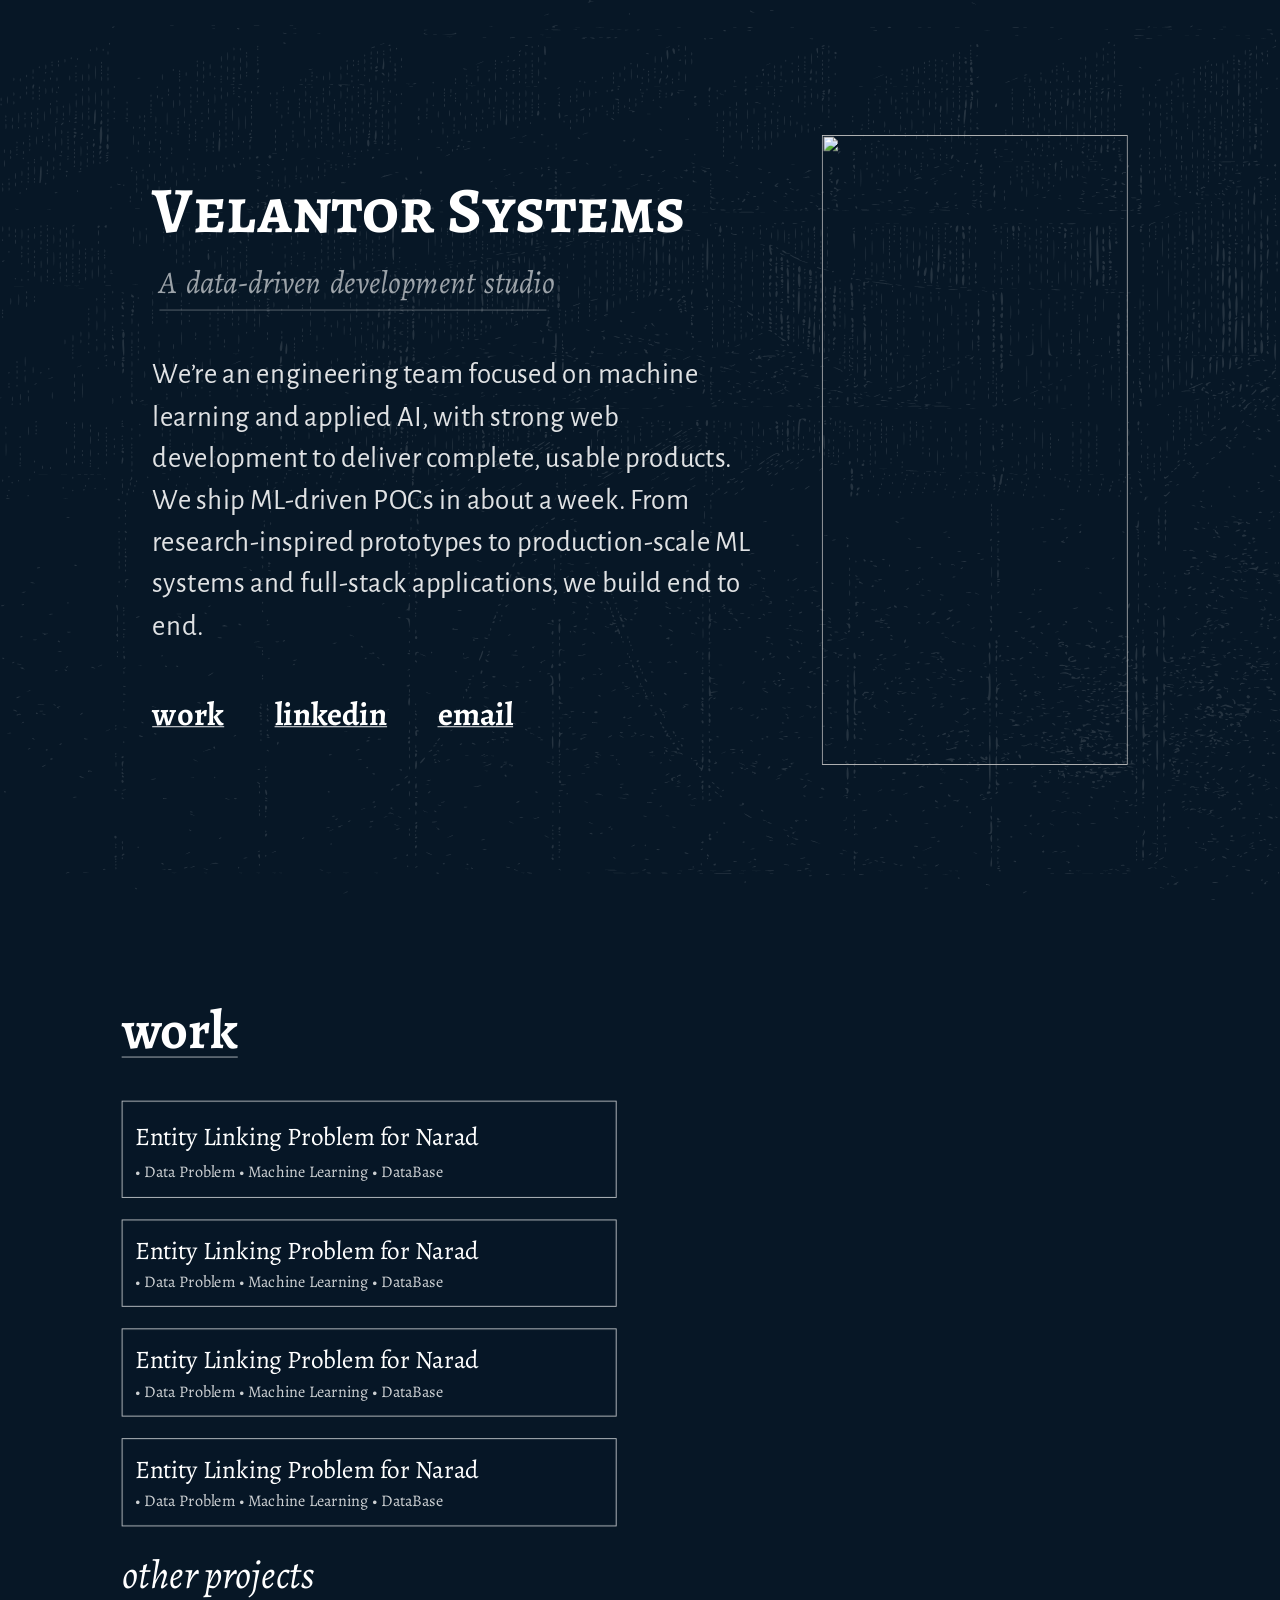
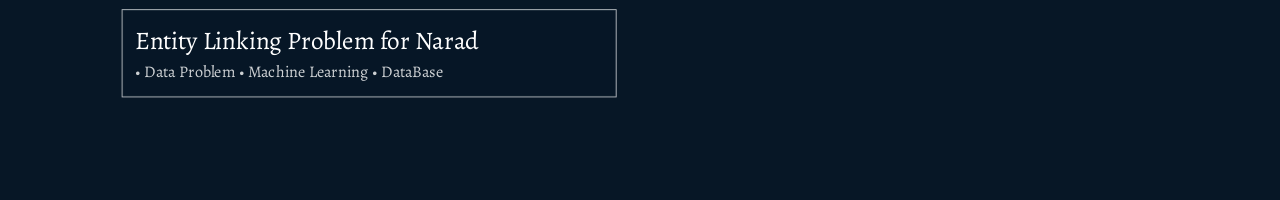
==== commit 2163331f: "can deploy" ====
--- a/index.html
+++ b/index.html
@@ -325,6 +325,9 @@
   .h-px {
     height: 1px;
   }
+  .h-screen {
+    height: 100vh;
+  }
   .min-h-screen {
     min-height: 100vh;
   }
@@ -402,6 +405,15 @@
   }
   .border-collapse {
     border-collapse: collapse;
+  }
+  .origin-center {
+    transform-origin: center;
+  }
+  .scale-90 {
+    --tw-scale-x: 90%;
+    --tw-scale-y: 90%;
+    --tw-scale-z: 90%;
+    scale: var(--tw-scale-x) var(--tw-scale-y);
   }
   .transform {
     transform: var(--tw-rotate-x,) var(--tw-rotate-y,) var(--tw-rotate-z,) var(--tw-skew-x,) var(--tw-skew-y,);
@@ -506,6 +518,9 @@
   .px-8 {
     padding-inline: calc(var(--spacing) * 8);
   }
+  .py-0 {
+    padding-block: calc(var(--spacing) * 0);
+  }
   .py-10 {
     padding-block: calc(var(--spacing) * 10);
   }
@@ -624,6 +639,9 @@
   .text-\[60px\] {
     font-size: 60px;
   }
+  .text-\[64px\] {
+    font-size: 64px;
+  }
   .text-\[72px\] {
     font-size: 72px;
   }
@@ -654,6 +672,10 @@
   .leading-\[1\.45\] {
     --tw-leading: 1.45;
     line-height: 1.45;
+  }
+  .leading-\[1px\] {
+    --tw-leading: 1px;
+    line-height: 1px;
   }
   .leading-\[20px\] {
     --tw-leading: 20px;
@@ -1095,6 +1117,21 @@
       margin-inline: auto;
     }
   }
+  .max-\[1199px\]\:mt-2 {
+    @media (width < 1199px) {
+      margin-top: calc(var(--spacing) * 2);
+    }
+  }
+  .max-\[1199px\]\:mt-4 {
+    @media (width < 1199px) {
+      margin-top: calc(var(--spacing) * 4);
+    }
+  }
+  .max-\[1199px\]\:mt-5 {
+    @media (width < 1199px) {
+      margin-top: calc(var(--spacing) * 5);
+    }
+  }
   .max-\[1199px\]\:mt-8 {
     @media (width < 1199px) {
       margin-top: calc(var(--spacing) * 8);
@@ -1105,11 +1142,21 @@
       margin-left: calc(var(--spacing) * 0);
     }
   }
+  .max-\[1199px\]\:flex {
+    @media (width < 1199px) {
+      display: flex;
+    }
+  }
   .max-\[1199px\]\:hidden {
     @media (width < 1199px) {
       display: none;
     }
   }
+  .max-\[1199px\]\:h-auto {
+    @media (width < 1199px) {
+      height: auto;
+    }
+  }
   .max-\[1199px\]\:min-h-screen {
     @media (width < 1199px) {
       min-height: 100vh;
@@ -1150,6 +1197,14 @@
       max-width: 440px;
     }
   }
+  .max-\[1199px\]\:scale-100 {
+    @media (width < 1199px) {
+      --tw-scale-x: 100%;
+      --tw-scale-y: 100%;
+      --tw-scale-z: 100%;
+      scale: var(--tw-scale-x) var(--tw-scale-y);
+    }
+  }
   .max-\[1199px\]\:flex-col {
     @media (width < 1199px) {
       flex-direction: column;
@@ -1183,6 +1238,11 @@
   .max-\[1199px\]\:gap-10 {
     @media (width < 1199px) {
       gap: calc(var(--spacing) * 10);
+    }
+  }
+  .max-\[1199px\]\:overflow-visible {
+    @media (width < 1199px) {
+      overflow: visible;
     }
   }
   .max-\[1199px\]\:px-5 {
@@ -1337,6 +1397,19 @@
   .min-\[1200px\]\:h-screen {
     @media (width >= 1200px) {
       height: 100vh;
+    }
+  }
+  .min-\[1200px\]\:origin-center {
+    @media (width >= 1200px) {
+      transform-origin: center;
+    }
+  }
+  .min-\[1200px\]\:scale-90 {
+    @media (width >= 1200px) {
+      --tw-scale-x: 90%;
+      --tw-scale-y: 90%;
+      --tw-scale-z: 90%;
+      scale: var(--tw-scale-x) var(--tw-scale-y);
     }
   }
   .min-\[1200px\]\:items-center {
@@ -1507,6 +1580,21 @@
     }
   }
 }
+@property --tw-scale-x {
+  syntax: "*";
+  inherits: false;
+  initial-value: 1;
+}
+@property --tw-scale-y {
+  syntax: "*";
+  inherits: false;
+  initial-value: 1;
+}
+@property --tw-scale-z {
+  syntax: "*";
+  inherits: false;
+  initial-value: 1;
+}
 @property --tw-rotate-x {
   syntax: "*";
   inherits: false;
@@ -1605,6 +1693,9 @@
 @layer properties {
   @supports ((-webkit-hyphens: none) and (not (margin-trim: inline))) or ((-moz-orient: inline) and (not (color:rgb(from red r g b)))) {
     *, ::before, ::after, ::backdrop {
+      --tw-scale-x: 1;
+      --tw-scale-y: 1;
+      --tw-scale-z: 1;
       --tw-rotate-x: initial;
       --tw-rotate-y: initial;
       --tw-rotate-z: initial;
@@ -1641,14 +1732,14 @@
 </div>
 
 <main class="relative z-10 text-white antialiased">
-  <section class="flex items-center px-8 py-16 min-[1200px]:h-screen min-[1200px]:overflow-hidden min-[1200px]:py-0 max-[1199px]:min-h-screen max-[1199px]:px-5 max-[1199px]:pt-12 max-[1199px]:pb-16">
-    <div class="mx-auto flex w-fit items-center justify-between gap-16 min-[1200px]:h-[800px] max-[1199px]:w-full max-[1199px]:max-w-[440px] max-[1199px]:flex-col max-[1199px]:items-center max-[1199px]:gap-10">
+  <section class="flex h-screen items-center overflow-hidden px-8 py-0 max-[1199px]:min-h-screen max-[1199px]:overflow-visible max-[1199px]:px-5 max-[1199px]:pt-12 max-[1199px]:pb-16">
+    <div class="mx-auto flex h-[800px] w-fit origin-center scale-90 items-center justify-between gap-16 max-[1199px]:h-auto max-[1199px]:w-full max-[1199px]:max-w-[440px] max-[1199px]:scale-100 max-[1199px]:flex-col max-[1199px]:items-center max-[1199px]:gap-10">
       <div class="flex w-[680px] shrink-0 flex-col items-start max-[1199px]:w-full max-[1199px]:items-center">
         <h1 class="w-fit font-[&#39;Alegreya_SC&#39;,system-ui,sans-serif] text-[72px] font-bold text-white max-[1199px]:text-center max-[1199px]:text-[50px] max-[1199px]:leading-[0.95]" id="velantor-systems">
           Velantor Systems
         </h1>
 
-        <div class="tagline-word-spacing mt-4 ml-2 font-[&#39;Alegreya&#39;,system-ui,sans-serif] text-[35px] font-normal italic text-white/60 max-[1199px]:ml-0 max-[1199px]:text-center max-[1199px]:text-[26px]">
+        <div class="tagline-word-spacing ml-2 font-[&#39;Alegreya&#39;,system-ui,sans-serif] text-[35px] font-normal italic text-white/60 max-[1199px]:ml-0 max-[1199px]:text-center max-[1199px]:text-[26px] max-[1199px]:mt-4">
           A data-driven development studio
         </div>
         <div class="mt-1 ml-2 h-px w-[430px] bg-white/35 max-[1199px]:ml-0 max-[1199px]:w-[240px]"></div>
@@ -1656,9 +1747,6 @@
         <div class="mt-12 flex w-full flex-col items-start gap-8 max-[1199px]:mt-8 max-[1199px]:gap-8">
           <p class="w-full font-[&#39;Alegreya_Sans&#39;,system-ui,sans-serif] text-[32px] font-normal leading-[1.45] tracking-[0.01em] text-white/88 max-[1199px]:text-center max-[1199px]:text-[22px] max-[1199px]:leading-[1.55]">
             We’re an engineering team focused on machine learning and applied AI, with strong web development to deliver complete, usable products. We ship ML-driven POCs in about a week. From research-inspired prototypes to production-scale ML systems and full-stack applications, we build end to end.
-          </p>
-          <p class="w-full font-[&#39;Alegreya_Sans&#39;,system-ui,sans-serif] text-[32px] font-normal leading-[1.45] tracking-[0.01em] text-white/88 max-[1199px]:text-center max-[1199px]:text-[22px] max-[1199px]:leading-[1.55]">
-            Reach out to us on our email, or you can DM us on our LinkedIn below
           </p>
         </div>
 
@@ -1681,20 +1769,20 @@
     </div>
   </section>
 
-  <section id="work" class="flex px-8 py-16 min-[1200px]:h-screen min-[1200px]:items-center min-[1200px]:overflow-hidden min-[1200px]:py-0 max-[1199px]:px-5 max-[1199px]:pb-16 max-[1199px]:pt-10">
-    <div class="mx-auto flex w-fit flex-col gap-12 min-[1200px]:justify-center max-[1199px]:w-full max-[1199px]:max-w-[440px] max-[1199px]:gap-8">
+  <section id="work" class="flex h-screen items-center overflow-hidden px-8 py-0 max-[1199px]:h-auto max-[1199px]:overflow-visible max-[1199px]:px-5 max-[1199px]:pt-10 max-[1199px]:pb-16">
+    <div class="mx-auto flex w-fit origin-center scale-90 flex-col justify-center gap-12 max-[1199px]:w-full max-[1199px]:max-w-[440px] max-[1199px]:scale-100 max-[1199px]:gap-8">
       <div class="flex w-fit flex-col max-[1199px]:mx-auto max-[1199px]:items-center">
-        <h2 class="font-[&#39;Alegreya&#39;,system-ui,sans-serif] text-[72px] font-bold leading-none text-white max-[1199px]:text-center max-[1199px]:text-[48px]" id="work-1">
+        <h2 class="font-[&#39;Alegreya&#39;,system-ui,sans-serif] text-[60px] font-bold leading-none text-white max-[1199px]:text-center max-[1199px]:text-[48px]" id="work-1">
           work
         </h2>
         <div class="h-px w-full bg-white/70 max-[1199px]:w-[90px]"></div>
       </div>
 
-      <div class="hidden w-fit items-start justify-between gap-14 max-[1199px]:hidden min-[1200px]:flex">
+      <div class="flex w-fit items-start justify-between gap-14 max-[1199px]:hidden">
         <div class="flex w-[550px] shrink-0 flex-col items-start gap-8">
           <div class="flex w-full flex-col gap-6">
             <button type="button" class="project-card project-toggle text-left" data-project-group="desktop" data-project-id="narad-1" aria-pressed="false">
-              <h3 class="font-[&#39;Alegreya&#39;,system-ui,sans-serif] text-[28px] max-[1199px]:text-[24px] font-regular text-white" id="entity-linking-problem-for-narad">
+              <h3 class="font-[&#39;Alegreya&#39;,system-ui,sans-serif] text-[28px] font-normal text-white max-[1199px]:text-[24px]" id="entity-linking-problem-for-narad">
                 Entity Linking Problem for Narad
               </h3>
               <p class="mt-2 font-[&#39;Alegreya&#39;,system-ui,sans-serif] text-[18px] leading-[1.2] text-white/80">
@@ -1754,7 +1842,7 @@
         </div>
       </div>
 
-      <div class="flex flex-col gap-6 min-[1200px]:hidden">
+      <div class="hidden flex-col gap-6 max-[1199px]:flex">
         <button type="button" class="project-card-mobile project-toggle text-left" data-project-group="mobile" data-project-id="narad-1" aria-pressed="false">
           <h3 class="font-[&#39;Alegreya&#39;,system-ui,sans-serif] text-[24px] font-normal leading-[1.15] text-white" id="entity-linking-problem-for-narad-5">
             Entity Linking Problem for Narad
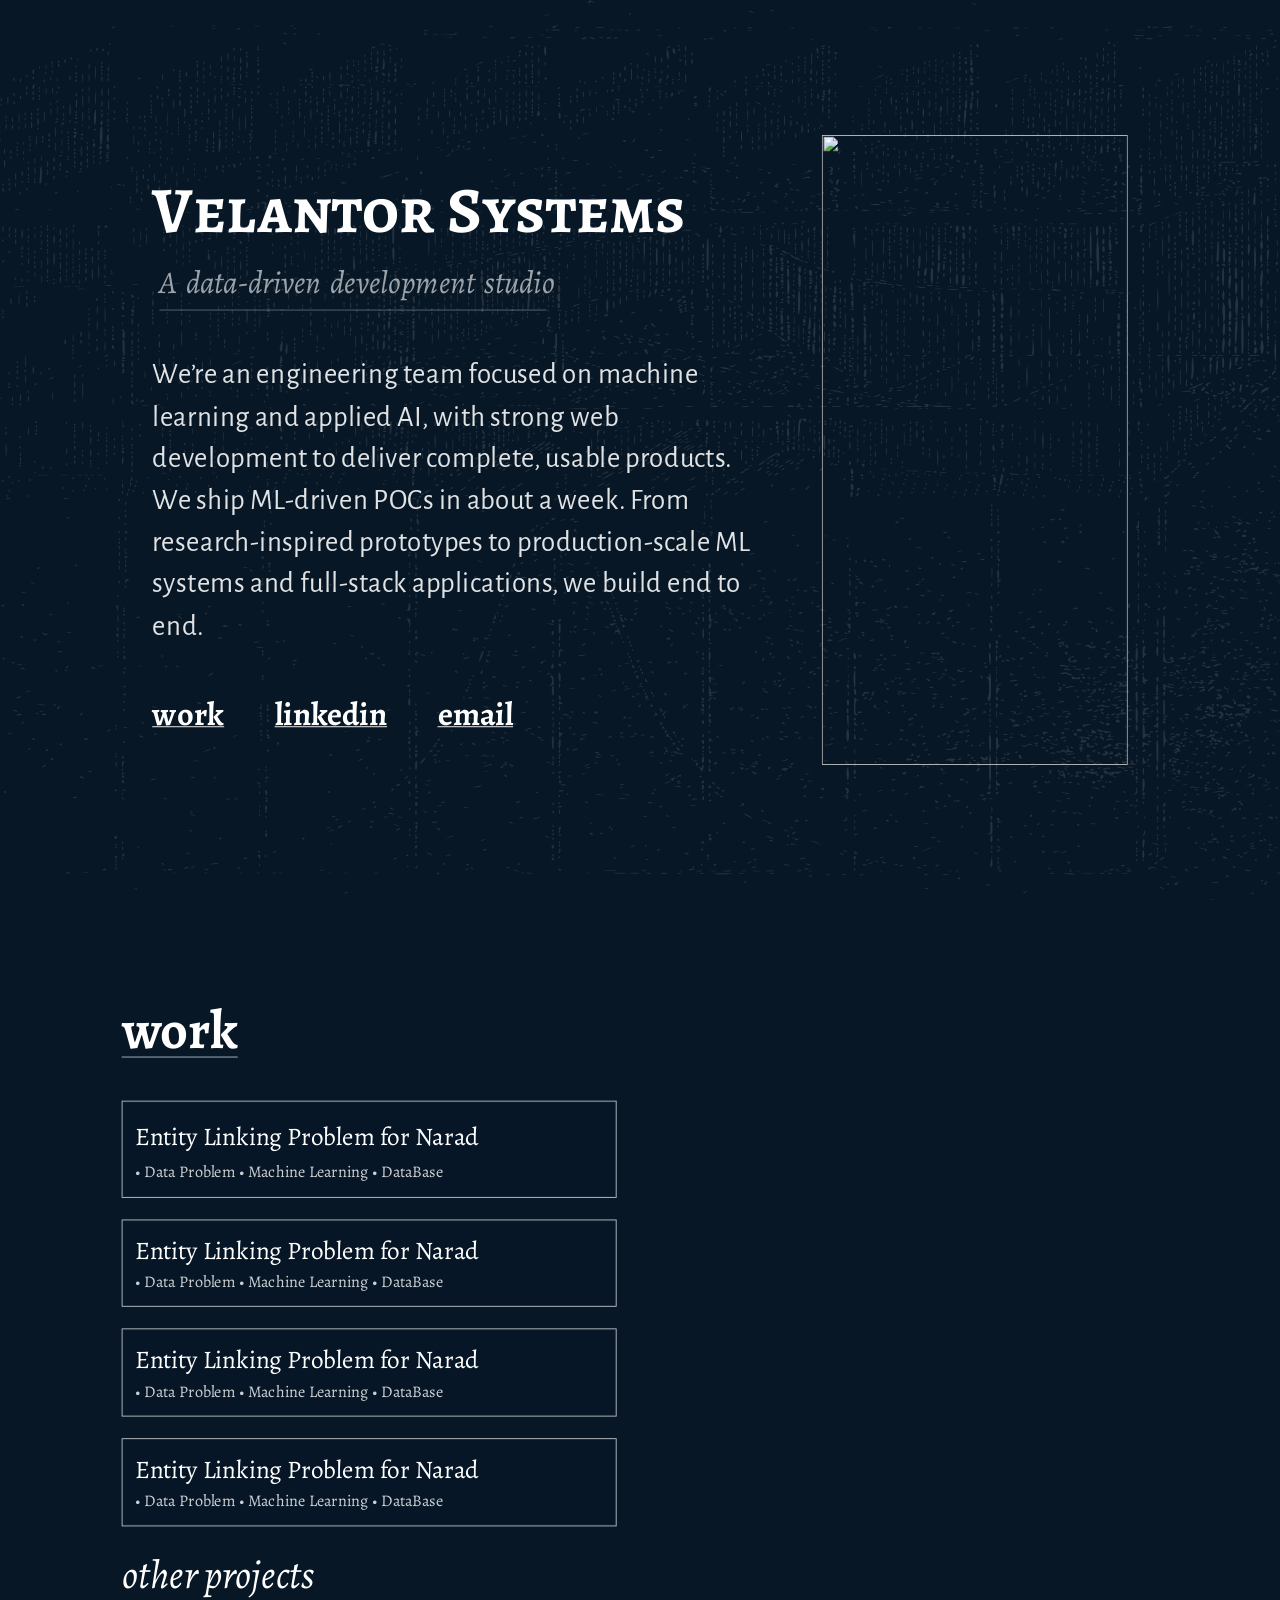
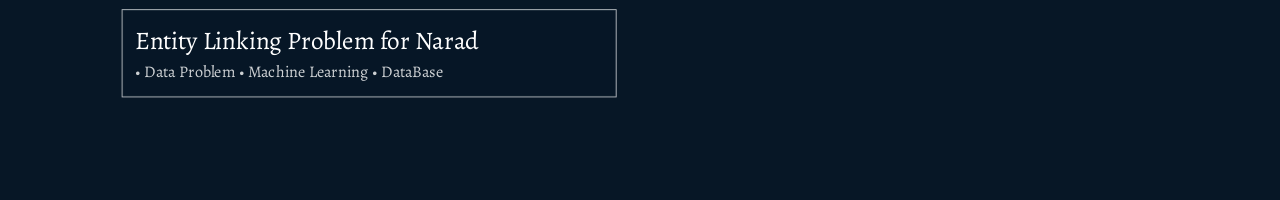
==== commit 025ae87f: "can deploy" ====
--- a/index.html
+++ b/index.html
@@ -11,17 +11,17 @@
     <link rel="icon" type="image/png" sizes="32x32" href="/assets/favicon.png" />
     <link rel="icon" type="image/png" sizes="16x16" href="/assets/favicon.png" />
 
-    <meta property="og:url" content="https://pager.joodaloop.com" />
+    <meta property="og:url" content="https://velantorsystems.com" />
     <meta property="og:title" content="Velantor Systems" />
     <meta property="og:description" content="Engineering team focused on machine learning and applied AI" />
-    <meta property="og:image" content="https://pager.joodaloop.com/assets/card.jpg" />
+    <meta property="og:image" content="https://velantorsystems.com" />
 
     <meta name="twitter:card" content="summary_large_image" />
     <meta name="twitter:title" content="Velantor Systems" />
     <meta name="twitter:description" content="Engineering team focused on machine learning and applied AI" />
-    <meta name="twitter:image" content="https://pager.joodaloop.com/assets/card.jpg" />
-
-    <link rel="alternate" type="text/markdown" title="Markdown version of https://pager.joodaloop.com" href="/index.md" />
+    <meta name="twitter:image" content="https://velantorsystems.com" />
+
+    <link rel="alternate" type="text/markdown" title="Markdown version of https://velantorsystems.com" href="/index.md" />
     <style>
       /*! tailwindcss v4.2.1 | MIT License | https://tailwindcss.com */
 @layer properties;
@@ -1728,7 +1728,7 @@
   </head>
   <body>
     <div class="page-bg pointer-events-none fixed inset-0 z-0">
-  <img src="./assets/bg.svg" alt="" aria-hidden="true" class="h-full w-full object-cover"/>
+  <img src="./assets/bg.png" alt="" aria-hidden="true" class="h-full w-full object-cover" style="aspect-ratio: 4000 / 2600"/>
 </div>
 
 <main class="relative z-10 text-white antialiased">
@@ -1779,7 +1779,7 @@
       </div>
 
       <div class="flex w-fit items-start justify-between gap-14 max-[1199px]:hidden">
-        <div class="flex w-[550px] shrink-0 flex-col items-start gap-8">
+        <div class="flex w-[550px] flex-col items-start gap-8">
           <div class="flex w-full flex-col gap-6">
             <button type="button" class="project-card project-toggle text-left" data-project-group="desktop" data-project-id="narad-1" aria-pressed="false">
               <h3 class="font-[&#39;Alegreya&#39;,system-ui,sans-serif] text-[28px] font-normal text-white max-[1199px]:text-[24px]" id="entity-linking-problem-for-narad">
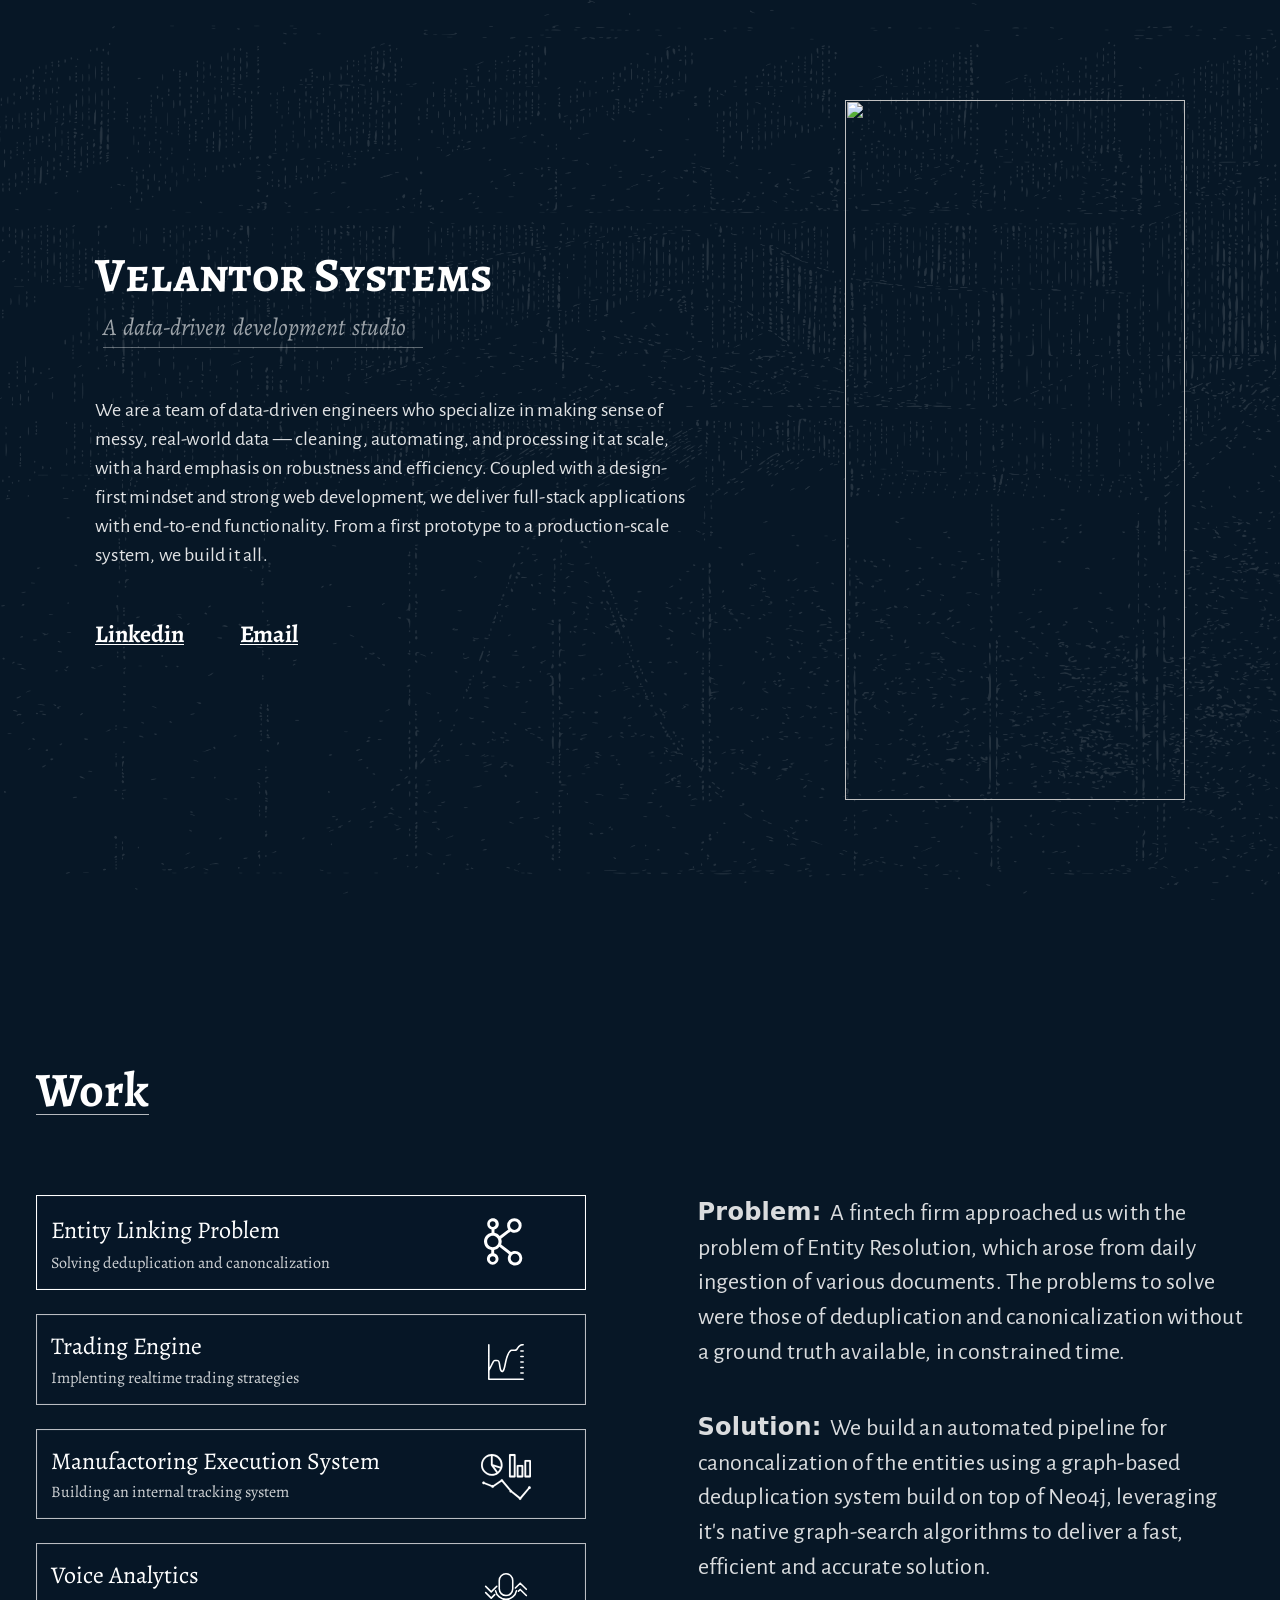
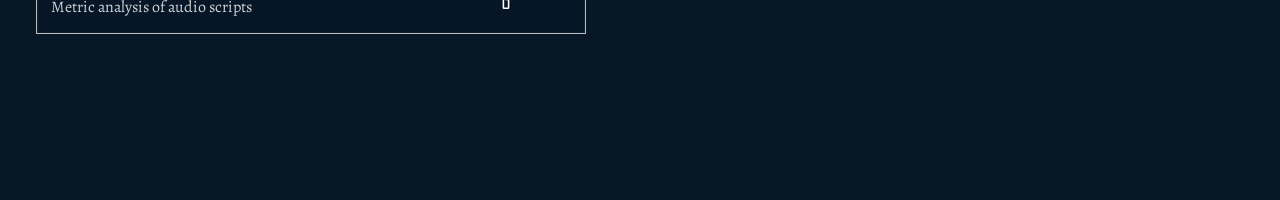
==== commit 41c7309c: "slight changes made" ====
--- a/index.html
+++ b/index.html
@@ -14,34 +14,47 @@
     <meta property="og:url" content="https://velantorsystems.com" />
     <meta property="og:title" content="Velantor Systems" />
     <meta property="og:description" content="Engineering team focused on machine learning and applied AI" />
-    <meta property="og:image" content="https://velantorsystems.com" />
+    <meta property="og:image" content="https://velantorsystems.comVS" />
 
     <meta name="twitter:card" content="summary_large_image" />
     <meta name="twitter:title" content="Velantor Systems" />
     <meta name="twitter:description" content="Engineering team focused on machine learning and applied AI" />
-    <meta name="twitter:image" content="https://velantorsystems.com" />
+    <meta name="twitter:image" content="https://velantorsystems.comVS" />
 
     <link rel="alternate" type="text/markdown" title="Markdown version of https://velantorsystems.com" href="/index.md" />
     <style>
-      /*! tailwindcss v4.2.1 | MIT License | https://tailwindcss.com */
+      /*! tailwindcss v4.2.2 | MIT License | https://tailwindcss.com */
 @layer properties;
 @layer theme, base, components, utilities;
 @layer theme {
   :root, :host {
     --font-sans: ui-sans-serif, system-ui, sans-serif, 'Apple Color Emoji', 'Segoe UI Emoji', 'Segoe UI Symbol',
     'Noto Color Emoji';
-    --font-serif: ui-serif, Georgia, Cambria, 'Times New Roman', Times, serif;
     --font-mono: ui-monospace, SFMono-Regular, Menlo, Monaco, Consolas, 'Liberation Mono', 'Courier New',
     monospace;
+    --color-gray-500: oklch(55.1% 0.027 264.364);
+    --color-gray-900: oklch(21% 0.034 264.665);
     --color-white: #fff;
     --spacing: 0.25rem;
+    --text-xs: 0.75rem;
+    --text-xs--line-height: calc(1 / 0.75);
     --text-xl: 1.25rem;
     --text-xl--line-height: calc(1.75 / 1.25);
+    --text-2xl: 1.5rem;
+    --text-2xl--line-height: calc(2 / 1.5);
+    --text-3xl: 1.875rem;
+    --text-3xl--line-height: calc(2.25 / 1.875);
+    --text-4xl: 2.25rem;
+    --text-4xl--line-height: calc(2.5 / 2.25);
+    --text-5xl: 3rem;
+    --text-5xl--line-height: 1;
+    --text-6xl: 3.75rem;
+    --text-6xl--line-height: 1;
+    --text-9xl: 8rem;
+    --text-9xl--line-height: 1;
     --font-weight-light: 300;
     --font-weight-normal: 400;
     --font-weight-bold: 700;
-    --default-transition-duration: 150ms;
-    --default-transition-timing-function: cubic-bezier(0.4, 0, 0.2, 1);
     --default-font-family: var(--font-sans);
     --default-mono-font-family: var(--font-mono);
   }
@@ -219,18 +232,12 @@
   .left-0 {
     left: calc(var(--spacing) * 0);
   }
-  .isolate {
-    isolation: isolate;
-  }
   .z-0 {
     z-index: 0;
   }
   .z-10 {
     z-index: 10;
   }
-  .m-0 {
-    margin: calc(var(--spacing) * 0);
-  }
   .mx-auto {
     margin-inline: auto;
   }
@@ -249,47 +256,20 @@
   .mt-5 {
     margin-top: calc(var(--spacing) * 5);
   }
-  .mt-6 {
-    margin-top: calc(var(--spacing) * 6);
-  }
-  .mt-10 {
-    margin-top: calc(var(--spacing) * 10);
-  }
   .mt-12 {
     margin-top: calc(var(--spacing) * 12);
   }
-  .mt-\[30px\] {
-    margin-top: 30px;
-  }
-  .mt-\[40px\] {
-    margin-top: 40px;
-  }
-  .mr-5 {
-    margin-right: calc(var(--spacing) * 5);
-  }
-  .mr-40 {
-    margin-right: calc(var(--spacing) * 40);
-  }
-  .mr-50 {
-    margin-right: calc(var(--spacing) * 50);
-  }
-  .mb-2 {
-    margin-bottom: calc(var(--spacing) * 2);
-  }
-  .ml-0 {
-    margin-left: calc(var(--spacing) * 0);
+  .mr-2 {
+    margin-right: calc(var(--spacing) * 2);
+  }
+  .mr-10 {
+    margin-right: calc(var(--spacing) * 10);
+  }
+  .mr-20 {
+    margin-right: calc(var(--spacing) * 20);
   }
   .ml-2 {
     margin-left: calc(var(--spacing) * 2);
-  }
-  .ml-5 {
-    margin-left: calc(var(--spacing) * 5);
-  }
-  .ml-10 {
-    margin-left: calc(var(--spacing) * 10);
-  }
-  .ml-40 {
-    margin-left: calc(var(--spacing) * 40);
   }
   .flex {
     display: flex;
@@ -304,6 +284,9 @@
     width: fit-content;
     height: fit-content;
   }
+  .h-\[50px\] {
+    height: 50px;
+  }
   .h-\[700px\] {
     height: 700px;
   }
@@ -313,9 +296,6 @@
   .h-\[1024px\] {
     height: 1024px;
   }
-  .h-auto {
-    height: auto;
-  }
   .h-fit {
     height: fit-content;
   }
@@ -328,48 +308,48 @@
   .h-screen {
     height: 100vh;
   }
-  .min-h-screen {
-    min-height: 100vh;
-  }
-  .w-\[4px\] {
-    width: 4px;
-  }
-  .w-\[260px\] {
-    width: 260px;
+  .w-90 {
+    width: calc(var(--spacing) * 90);
+  }
+  .w-95 {
+    width: calc(var(--spacing) * 95);
+  }
+  .w-100 {
+    width: calc(var(--spacing) * 100);
+  }
+  .w-150 {
+    width: calc(var(--spacing) * 150);
+  }
+  .w-200 {
+    width: calc(var(--spacing) * 200);
+  }
+  .w-\[50px\] {
+    width: 50px;
+  }
+  .w-\[250px\] {
+    width: 250px;
+  }
+  .w-\[320px\] {
+    width: 320px;
   }
   .w-\[340px\] {
     width: 340px;
   }
-  .w-\[430px\] {
-    width: 430px;
-  }
   .w-\[547px\] {
     width: 547px;
   }
   .w-\[550px\] {
     width: 550px;
   }
-  .w-\[593px\] {
-    width: 593px;
-  }
   .w-\[650px\] {
     width: 650px;
   }
-  .w-\[670px\] {
-    width: 670px;
-  }
   .w-\[680px\] {
     width: 680px;
   }
-  .w-\[700px\] {
-    width: 700px;
-  }
   .w-\[1100px\] {
     width: 1100px;
   }
-  .w-\[1200px\] {
-    width: 1200px;
-  }
   .w-\[1440px\] {
     width: 1440px;
   }
@@ -378,21 +358,6 @@
   }
   .w-full {
     width: 100%;
-  }
-  .max-w-\[340px\] {
-    max-width: 340px;
-  }
-  .max-w-\[650px\] {
-    max-width: 650px;
-  }
-  .max-w-\[1100px\] {
-    max-width: 1100px;
-  }
-  .max-w-\[1200px\] {
-    max-width: 1200px;
-  }
-  .max-w-\[1440px\] {
-    max-width: 1440px;
   }
   .max-w-none {
     max-width: none;
@@ -415,15 +380,15 @@
     --tw-scale-z: 90%;
     scale: var(--tw-scale-x) var(--tw-scale-y);
   }
-  .transform {
-    transform: var(--tw-rotate-x,) var(--tw-rotate-y,) var(--tw-rotate-z,) var(--tw-skew-x,) var(--tw-skew-y,);
-  }
   .resize {
     resize: both;
   }
   .flex-col {
     flex-direction: column;
   }
+  .flex-row {
+    flex-direction: row;
+  }
   .content-center {
     align-content: center;
   }
@@ -445,6 +410,9 @@
   .gap-0 {
     gap: calc(var(--spacing) * 0);
   }
+  .gap-2 {
+    gap: calc(var(--spacing) * 2);
+  }
   .gap-4 {
     gap: calc(var(--spacing) * 4);
   }
@@ -463,23 +431,50 @@
   .gap-14 {
     gap: calc(var(--spacing) * 14);
   }
+  .gap-15 {
+    gap: calc(var(--spacing) * 15);
+  }
   .gap-16 {
     gap: calc(var(--spacing) * 16);
   }
-  .self-center {
-    align-self: center;
+  .gap-20 {
+    gap: calc(var(--spacing) * 20);
+  }
+  .gap-25 {
+    gap: calc(var(--spacing) * 25);
+  }
+  .gap-28 {
+    gap: calc(var(--spacing) * 28);
+  }
+  .gap-30 {
+    gap: calc(var(--spacing) * 30);
+  }
+  .gap-35 {
+    gap: calc(var(--spacing) * 35);
+  }
+  .gap-40 {
+    gap: calc(var(--spacing) * 40);
+  }
+  .gap-45 {
+    gap: calc(var(--spacing) * 45);
+  }
+  .gap-50 {
+    gap: calc(var(--spacing) * 50);
+  }
+  .gap-60 {
+    gap: calc(var(--spacing) * 60);
+  }
+  .gap-100 {
+    gap: calc(var(--spacing) * 100);
+  }
+  .gap-200 {
+    gap: calc(var(--spacing) * 200);
   }
   .overflow-clip {
     overflow: clip;
   }
   .overflow-hidden {
     overflow: hidden;
-  }
-  .overflow-x-auto {
-    overflow-x: auto;
-  }
-  .overflow-y-hidden {
-    overflow-y: hidden;
   }
   .border {
     border-style: var(--tw-border-style);
@@ -503,6 +498,12 @@
       background-color: color-mix(in oklab, var(--color-white) 70%, transparent);
     }
   }
+  .fill-white {
+    fill: var(--color-white);
+  }
+  .stroke-white {
+    stroke: var(--color-white);
+  }
   .object-cover {
     object-fit: cover;
   }
@@ -512,41 +513,26 @@
   .px-0 {
     padding-inline: calc(var(--spacing) * 0);
   }
-  .px-6 {
-    padding-inline: calc(var(--spacing) * 6);
-  }
   .px-8 {
     padding-inline: calc(var(--spacing) * 8);
   }
   .py-0 {
     padding-block: calc(var(--spacing) * 0);
   }
-  .py-10 {
-    padding-block: calc(var(--spacing) * 10);
-  }
-  .py-12 {
-    padding-block: calc(var(--spacing) * 12);
-  }
-  .py-16 {
-    padding-block: calc(var(--spacing) * 16);
-  }
-  .py-\[40px\] {
-    padding-block: 40px;
-  }
-  .py-\[50px\] {
-    padding-block: 50px;
-  }
   .py-\[60px\] {
     padding-block: 60px;
   }
-  .py-\[65px\] {
-    padding-block: 65px;
-  }
   .pt-3 {
     padding-top: calc(var(--spacing) * 3);
   }
-  .pb-24 {
-    padding-bottom: calc(var(--spacing) * 24);
+  .pr-2 {
+    padding-right: calc(var(--spacing) * 2);
+  }
+  .pr-10 {
+    padding-right: calc(var(--spacing) * 10);
+  }
+  .pr-20 {
+    padding-right: calc(var(--spacing) * 20);
   }
   .text-center {
     text-align: center;
@@ -563,84 +549,43 @@
   .font-\[\'Alegreya_Sans\'\,system-ui\,sans-serif\] {
     font-family: 'Alegreya Sans',system-ui,sans-serif;
   }
-  .font-\[\'Alegreya_sans\'\,system-ui\,sans-serif\] {
-    font-family: 'Alegreya sans',system-ui,sans-serif;
-  }
-  .font-\[\'Calibre\'\,\'Alegreya_Sans\'\,system-ui\,sans-serif\] {
-    font-family: 'Calibre','Alegreya Sans',system-ui,sans-serif;
-  }
-  .font-\[\'Calibre\'\] {
-    font-family: 'Calibre';
-  }
-  .font-\[\'Calibri\'\] {
-    font-family: 'Calibri';
-  }
-  .font-serif {
-    font-family: var(--font-serif);
+  .text-2xl {
+    font-size: var(--text-2xl);
+    line-height: var(--tw-leading, var(--text-2xl--line-height));
+  }
+  .text-3xl {
+    font-size: var(--text-3xl);
+    line-height: var(--tw-leading, var(--text-3xl--line-height));
+  }
+  .text-4xl {
+    font-size: var(--text-4xl);
+    line-height: var(--tw-leading, var(--text-4xl--line-height));
+  }
+  .text-5xl {
+    font-size: var(--text-5xl);
+    line-height: var(--tw-leading, var(--text-5xl--line-height));
+  }
+  .text-6xl {
+    font-size: var(--text-6xl);
+    line-height: var(--tw-leading, var(--text-6xl--line-height));
+  }
+  .text-9xl {
+    font-size: var(--text-9xl);
+    line-height: var(--tw-leading, var(--text-9xl--line-height));
   }
   .text-xl {
     font-size: var(--text-xl);
     line-height: var(--tw-leading, var(--text-xl--line-height));
   }
-  .text-\[1\.75rem\] {
-    font-size: 1.75rem;
-  }
-  .text-\[2\.15rem\] {
-    font-size: 2.15rem;
-  }
-  .text-\[3\.4rem\] {
-    font-size: 3.4rem;
-  }
-  .text-\[10rem\] {
-    font-size: 10rem;
-  }
-  .text-\[16px\] {
-    font-size: 16px;
-  }
-  .text-\[18px\] {
-    font-size: 18px;
-  }
-  .text-\[22px\] {
-    font-size: 22px;
-  }
-  .text-\[23px\] {
-    font-size: 23px;
-  }
-  .text-\[24px\] {
-    font-size: 24px;
-  }
-  .text-\[28px\] {
-    font-size: 28px;
-  }
-  .text-\[30px\] {
-    font-size: 30px;
+  .text-xs {
+    font-size: var(--text-xs);
+    line-height: var(--tw-leading, var(--text-xs--line-height));
   }
   .text-\[32px\] {
     font-size: 32px;
   }
-  .text-\[35px\] {
-    font-size: 35px;
-  }
   .text-\[36px\] {
     font-size: 36px;
-  }
-  .text-\[40px\] {
-    font-size: 40px;
-  }
-  .text-\[44px\] {
-    font-size: 44px;
-  }
-  .text-\[48px\] {
-    font-size: 48px;
-  }
-  .text-\[50px\] {
-    font-size: 50px;
-  }
-  .text-\[60px\] {
-    font-size: 60px;
-  }
-  .text-\[64px\] {
-    font-size: 64px;
   }
   .text-\[72px\] {
     font-size: 72px;
@@ -657,70 +602,18 @@
     --tw-leading: 1.2;
     line-height: 1.2;
   }
-  .leading-\[1\.5\] {
-    --tw-leading: 1.5;
-    line-height: 1.5;
-  }
   .leading-\[1\.15\] {
     --tw-leading: 1.15;
     line-height: 1.15;
   }
-  .leading-\[1\.25\] {
-    --tw-leading: 1.25;
-    line-height: 1.25;
-  }
   .leading-\[1\.45\] {
     --tw-leading: 1.45;
     line-height: 1.45;
   }
-  .leading-\[1px\] {
-    --tw-leading: 1px;
-    line-height: 1px;
-  }
-  .leading-\[20px\] {
-    --tw-leading: 20px;
-    line-height: 20px;
-  }
-  .leading-\[28px\] {
-    --tw-leading: 28px;
-    line-height: 28px;
-  }
-  .leading-\[30px\] {
-    --tw-leading: 30px;
-    line-height: 30px;
-  }
-  .leading-\[35px\] {
-    --tw-leading: 35px;
-    line-height: 35px;
-  }
-  .leading-\[35x\] {
-    --tw-leading: 35x;
-    line-height: 35x;
-  }
-  .leading-\[38px\] {
-    --tw-leading: 38px;
-    line-height: 38px;
-  }
-  .leading-\[40px\] {
-    --tw-leading: 40px;
-    line-height: 40px;
-  }
-  .leading-\[44px\] {
-    --tw-leading: 44px;
-    line-height: 44px;
-  }
-  .leading-\[50px\] {
-    --tw-leading: 50px;
-    line-height: 50px;
-  }
   .leading-\[88px\] {
     --tw-leading: 88px;
     line-height: 88px;
   }
-  .leading-\[100px\] {
-    --tw-leading: 100px;
-    line-height: 100px;
-  }
   .leading-none {
     --tw-leading: 1;
     line-height: 1;
@@ -741,28 +634,20 @@
     --tw-tracking: 0.01em;
     letter-spacing: 0.01em;
   }
-  .tracking-\[0\.02em\] {
-    --tw-tracking: 0.02em;
-    letter-spacing: 0.02em;
-  }
-  .tracking-\[0\.05em\] {
-    --tw-tracking: 0.05em;
-    letter-spacing: 0.05em;
-  }
   .\[letter-spacing\:0\.05em\] {
     letter-spacing: 0.05em;
   }
   .whitespace-pre-wrap {
     white-space: pre-wrap;
   }
+  .text-gray-500 {
+    color: var(--color-gray-500);
+  }
+  .text-gray-900 {
+    color: var(--color-gray-900);
+  }
   .text-white {
     color: var(--color-white);
-  }
-  .text-white\/40 {
-    color: color-mix(in srgb, #fff 40%, transparent);
-    @supports (color: color-mix(in lab, red, red)) {
-      color: color-mix(in oklab, var(--color-white) 40%, transparent);
-    }
   }
   .text-white\/60 {
     color: color-mix(in srgb, #fff 60%, transparent);
@@ -770,24 +655,6 @@
       color: color-mix(in oklab, var(--color-white) 60%, transparent);
     }
   }
-  .text-white\/70 {
-    color: color-mix(in srgb, #fff 70%, transparent);
-    @supports (color: color-mix(in lab, red, red)) {
-      color: color-mix(in oklab, var(--color-white) 70%, transparent);
-    }
-  }
-  .text-white\/75 {
-    color: color-mix(in srgb, #fff 75%, transparent);
-    @supports (color: color-mix(in lab, red, red)) {
-      color: color-mix(in oklab, var(--color-white) 75%, transparent);
-    }
-  }
-  .text-white\/78 {
-    color: color-mix(in srgb, #fff 78%, transparent);
-    @supports (color: color-mix(in lab, red, red)) {
-      color: color-mix(in oklab, var(--color-white) 78%, transparent);
-    }
-  }
   .text-white\/80 {
     color: color-mix(in srgb, #fff 80%, transparent);
     @supports (color: color-mix(in lab, red, red)) {
@@ -806,15 +673,6 @@
       color: color-mix(in oklab, var(--color-white) 88%, transparent);
     }
   }
-  .text-white\/90 {
-    color: color-mix(in srgb, #fff 90%, transparent);
-    @supports (color: color-mix(in lab, red, red)) {
-      color: color-mix(in oklab, var(--color-white) 90%, transparent);
-    }
-  }
-  .uppercase {
-    text-transform: uppercase;
-  }
   .italic {
     font-style: italic;
   }
@@ -827,364 +685,66 @@
   .decoration-\[1px\] {
     text-decoration-thickness: 1px;
   }
-  .underline-offset-\[1px\] {
-    text-underline-offset: 1px;
-  }
   .underline-offset-\[2px\] {
     text-underline-offset: 2px;
-  }
-  .underline-offset-\[5px\] {
-    text-underline-offset: 5px;
   }
   .antialiased {
     -webkit-font-smoothing: antialiased;
     -moz-osx-font-smoothing: grayscale;
   }
-  .opacity-0 {
-    opacity: 0%;
-  }
   .outline {
     outline-style: var(--tw-outline-style);
     outline-width: 1px;
   }
-  .filter {
-    filter: var(--tw-blur,) var(--tw-brightness,) var(--tw-contrast,) var(--tw-grayscale,) var(--tw-hue-rotate,) var(--tw-invert,) var(--tw-saturate,) var(--tw-sepia,) var(--tw-drop-shadow,);
-  }
-  .transition-opacity {
-    transition-property: opacity;
-    transition-timing-function: var(--tw-ease, var(--default-transition-timing-function));
-    transition-duration: var(--tw-duration, var(--default-transition-duration));
-  }
   .\[font-synthesis\:none\] {
     font-synthesis: none;
   }
   .\[text-underline-position\:from-font\] {
     text-underline-position: from-font;
   }
-  .hover\:opacity-75 {
-    &:hover {
-      @media (hover: hover) {
-        opacity: 75%;
-      }
-    }
-  }
-  .max-\[1217px\]\:mx-auto {
-    @media (width < 1217px) {
+  .max-\[1199px\]\:mx-auto {
+    @media (width < 1199px) {
       margin-inline: auto;
     }
   }
-  .max-\[1217px\]\:mt-8 {
-    @media (width < 1217px) {
+  .max-\[1199px\]\:mt-4 {
+    @media (width < 1199px) {
+      margin-top: calc(var(--spacing) * 4);
+    }
+  }
+  .max-\[1199px\]\:mt-8 {
+    @media (width < 1199px) {
       margin-top: calc(var(--spacing) * 8);
     }
   }
-  .max-\[1217px\]\:ml-0 {
-    @media (width < 1217px) {
+  .max-\[1199px\]\:ml-0 {
+    @media (width < 1199px) {
       margin-left: calc(var(--spacing) * 0);
     }
   }
-  .max-\[1217px\]\:hidden {
-    @media (width < 1217px) {
+  .max-\[1199px\]\:hidden {
+    @media (width < 1199px) {
       display: none;
     }
   }
-  .max-\[1217px\]\:min-h-screen {
-    @media (width < 1217px) {
+  .max-\[1199px\]\:h-auto {
+    @media (width < 1199px) {
+      height: auto;
+    }
+  }
+  .max-\[1199px\]\:min-h-screen {
+    @media (width < 1199px) {
       min-height: 100vh;
     }
   }
-  .max-\[1217px\]\:w-\[260px\] {
-    @media (width < 1217px) {
-      width: 260px;
-    }
-  }
-  .max-\[1217px\]\:w-full {
-    @media (width < 1217px) {
-      width: 100%;
-    }
-  }
-  .max-\[1217px\]\:max-w-\[440px\] {
-    @media (width < 1217px) {
-      max-width: 440px;
-    }
-  }
-  .max-\[1217px\]\:flex-col {
-    @media (width < 1217px) {
-      flex-direction: column;
-    }
-  }
-  .max-\[1217px\]\:items-start {
-    @media (width < 1217px) {
-      align-items: flex-start;
-    }
-  }
-  .max-\[1217px\]\:justify-center {
-    @media (width < 1217px) {
-      justify-content: center;
-    }
-  }
-  .max-\[1217px\]\:gap-8 {
-    @media (width < 1217px) {
-      gap: calc(var(--spacing) * 8);
-    }
-  }
-  .max-\[1217px\]\:gap-10 {
-    @media (width < 1217px) {
-      gap: calc(var(--spacing) * 10);
-    }
-  }
-  .max-\[1217px\]\:px-5 {
-    @media (width < 1217px) {
-      padding-inline: calc(var(--spacing) * 5);
-    }
-  }
-  .max-\[1217px\]\:pt-10 {
-    @media (width < 1217px) {
-      padding-top: calc(var(--spacing) * 10);
-    }
-  }
-  .max-\[1217px\]\:pt-12 {
-    @media (width < 1217px) {
-      padding-top: calc(var(--spacing) * 12);
-    }
-  }
-  .max-\[1217px\]\:pb-16 {
-    @media (width < 1217px) {
-      padding-bottom: calc(var(--spacing) * 16);
-    }
-  }
-  .max-\[1217px\]\:text-center {
-    @media (width < 1217px) {
-      text-align: center;
-    }
-  }
-  .max-\[1217px\]\:text-\[24px\] {
-    @media (width < 1217px) {
-      font-size: 24px;
-    }
-  }
-  .max-\[1217px\]\:text-\[36px\] {
-    @media (width < 1217px) {
-      font-size: 36px;
-    }
-  }
-  .max-\[1217px\]\:text-\[48px\] {
-    @media (width < 1217px) {
-      font-size: 48px;
-    }
-  }
-  .max-\[1217px\]\:text-\[54px\] {
-    @media (width < 1217px) {
-      font-size: 54px;
-    }
-  }
-  .max-\[1217px\]\:leading-\[1\.65\] {
-    @media (width < 1217px) {
-      --tw-leading: 1.65;
-      line-height: 1.65;
-    }
-  }
-  .max-\[1217px\]\:leading-\[1\] {
-    @media (width < 1217px) {
-      --tw-leading: 1;
-      line-height: 1;
-    }
-  }
-  .max-\[1200px\]\:mx-auto {
-    @media (width < 1200px) {
-      margin-inline: auto;
-    }
-  }
-  .max-\[1200px\]\:mt-8 {
-    @media (width < 1200px) {
-      margin-top: calc(var(--spacing) * 8);
-    }
-  }
-  .max-\[1200px\]\:ml-0 {
-    @media (width < 1200px) {
-      margin-left: calc(var(--spacing) * 0);
-    }
-  }
-  .max-\[1200px\]\:hidden {
-    @media (width < 1200px) {
-      display: none;
-    }
-  }
-  .max-\[1200px\]\:min-h-screen {
-    @media (width < 1200px) {
-      min-height: 100vh;
-    }
-  }
-  .max-\[1200px\]\:w-\[260px\] {
-    @media (width < 1200px) {
-      width: 260px;
-    }
-  }
-  .max-\[1200px\]\:w-full {
-    @media (width < 1200px) {
-      width: 100%;
-    }
-  }
-  .max-\[1200px\]\:max-w-\[440px\] {
-    @media (width < 1200px) {
-      max-width: 440px;
-    }
-  }
-  .max-\[1200px\]\:flex-col {
-    @media (width < 1200px) {
-      flex-direction: column;
-    }
-  }
-  .max-\[1200px\]\:items-start {
-    @media (width < 1200px) {
-      align-items: flex-start;
-    }
-  }
-  .max-\[1200px\]\:justify-center {
-    @media (width < 1200px) {
-      justify-content: center;
-    }
-  }
-  .max-\[1200px\]\:gap-8 {
-    @media (width < 1200px) {
-      gap: calc(var(--spacing) * 8);
-    }
-  }
-  .max-\[1200px\]\:gap-10 {
-    @media (width < 1200px) {
-      gap: calc(var(--spacing) * 10);
-    }
-  }
-  .max-\[1200px\]\:px-5 {
-    @media (width < 1200px) {
-      padding-inline: calc(var(--spacing) * 5);
-    }
-  }
-  .max-\[1200px\]\:pt-10 {
-    @media (width < 1200px) {
-      padding-top: calc(var(--spacing) * 10);
-    }
-  }
-  .max-\[1200px\]\:pt-12 {
-    @media (width < 1200px) {
-      padding-top: calc(var(--spacing) * 12);
-    }
-  }
-  .max-\[1200px\]\:pb-16 {
-    @media (width < 1200px) {
-      padding-bottom: calc(var(--spacing) * 16);
-    }
-  }
-  .max-\[1200px\]\:text-center {
-    @media (width < 1200px) {
-      text-align: center;
-    }
-  }
-  .max-\[1200px\]\:text-\[24px\] {
-    @media (width < 1200px) {
-      font-size: 24px;
-    }
-  }
-  .max-\[1200px\]\:text-\[36px\] {
-    @media (width < 1200px) {
-      font-size: 36px;
-    }
-  }
-  .max-\[1200px\]\:text-\[48px\] {
-    @media (width < 1200px) {
-      font-size: 48px;
-    }
-  }
-  .max-\[1200px\]\:text-\[54px\] {
-    @media (width < 1200px) {
-      font-size: 54px;
-    }
-  }
-  .max-\[1200px\]\:leading-\[1\.65\] {
-    @media (width < 1200px) {
-      --tw-leading: 1.65;
-      line-height: 1.65;
-    }
-  }
-  .max-\[1200px\]\:leading-\[1\] {
-    @media (width < 1200px) {
-      --tw-leading: 1;
-      line-height: 1;
-    }
-  }
-  .max-\[1199px\]\:mx-auto {
-    @media (width < 1199px) {
-      margin-inline: auto;
-    }
-  }
-  .max-\[1199px\]\:mt-2 {
-    @media (width < 1199px) {
-      margin-top: calc(var(--spacing) * 2);
-    }
-  }
-  .max-\[1199px\]\:mt-4 {
-    @media (width < 1199px) {
-      margin-top: calc(var(--spacing) * 4);
-    }
-  }
-  .max-\[1199px\]\:mt-5 {
-    @media (width < 1199px) {
-      margin-top: calc(var(--spacing) * 5);
-    }
-  }
-  .max-\[1199px\]\:mt-8 {
-    @media (width < 1199px) {
-      margin-top: calc(var(--spacing) * 8);
-    }
-  }
-  .max-\[1199px\]\:ml-0 {
-    @media (width < 1199px) {
-      margin-left: calc(var(--spacing) * 0);
-    }
-  }
-  .max-\[1199px\]\:flex {
-    @media (width < 1199px) {
-      display: flex;
-    }
-  }
-  .max-\[1199px\]\:hidden {
-    @media (width < 1199px) {
-      display: none;
-    }
-  }
-  .max-\[1199px\]\:h-auto {
-    @media (width < 1199px) {
-      height: auto;
-    }
-  }
-  .max-\[1199px\]\:min-h-screen {
-    @media (width < 1199px) {
-      min-height: 100vh;
-    }
-  }
   .max-\[1199px\]\:w-\[90px\] {
     @media (width < 1199px) {
       width: 90px;
     }
   }
-  .max-\[1199px\]\:w-\[100px\] {
-    @media (width < 1199px) {
-      width: 100px;
-    }
-  }
-  .max-\[1199px\]\:w-\[108px\] {
-    @media (width < 1199px) {
-      width: 108px;
-    }
-  }
   .max-\[1199px\]\:w-\[240px\] {
     @media (width < 1199px) {
       width: 240px;
-    }
-  }
-  .max-\[1199px\]\:w-\[260px\] {
-    @media (width < 1199px) {
-      width: 260px;
     }
   }
   .max-\[1199px\]\:w-full {
@@ -1215,11 +775,6 @@
       align-items: center;
     }
   }
-  .max-\[1199px\]\:items-start {
-    @media (width < 1199px) {
-      align-items: flex-start;
-    }
-  }
   .max-\[1199px\]\:justify-center {
     @media (width < 1199px) {
       justify-content: center;
@@ -1270,16 +825,6 @@
       text-align: center;
     }
   }
-  .max-\[1199px\]\:text-\[18px\] {
-    @media (width < 1199px) {
-      font-size: 18px;
-    }
-  }
-  .max-\[1199px\]\:text-\[20px\] {
-    @media (width < 1199px) {
-      font-size: 20px;
-    }
-  }
   .max-\[1199px\]\:text-\[22px\] {
     @media (width < 1199px) {
       font-size: 22px;
@@ -1300,36 +845,6 @@
       font-size: 28px;
     }
   }
-  .max-\[1199px\]\:text-\[34px\] {
-    @media (width < 1199px) {
-      font-size: 34px;
-    }
-  }
-  .max-\[1199px\]\:text-\[36px\] {
-    @media (width < 1199px) {
-      font-size: 36px;
-    }
-  }
-  .max-\[1199px\]\:text-\[40px\] {
-    @media (width < 1199px) {
-      font-size: 40px;
-    }
-  }
-  .max-\[1199px\]\:text-\[44px\] {
-    @media (width < 1199px) {
-      font-size: 44px;
-    }
-  }
-  .max-\[1199px\]\:text-\[45px\] {
-    @media (width < 1199px) {
-      font-size: 45px;
-    }
-  }
-  .max-\[1199px\]\:text-\[46px\] {
-    @media (width < 1199px) {
-      font-size: 46px;
-    }
-  }
   .max-\[1199px\]\:text-\[48px\] {
     @media (width < 1199px) {
       font-size: 48px;
@@ -1338,21 +853,6 @@
   .max-\[1199px\]\:text-\[50px\] {
     @media (width < 1199px) {
       font-size: 50px;
-    }
-  }
-  .max-\[1199px\]\:text-\[52px\] {
-    @media (width < 1199px) {
-      font-size: 52px;
-    }
-  }
-  .max-\[1199px\]\:text-\[54px\] {
-    @media (width < 1199px) {
-      font-size: 54px;
-    }
-  }
-  .max-\[1199px\]\:text-\[64px\] {
-    @media (width < 1199px) {
-      font-size: 64px;
     }
   }
   .max-\[1199px\]\:leading-\[0\.95\] {
@@ -1365,218 +865,6 @@
     @media (width < 1199px) {
       --tw-leading: 1.55;
       line-height: 1.55;
-    }
-  }
-  .max-\[1199px\]\:leading-\[1\.65\] {
-    @media (width < 1199px) {
-      --tw-leading: 1.65;
-      line-height: 1.65;
-    }
-  }
-  .max-\[1199px\]\:leading-\[1\] {
-    @media (width < 1199px) {
-      --tw-leading: 1;
-      line-height: 1;
-    }
-  }
-  .min-\[1200px\]\:flex {
-    @media (width >= 1200px) {
-      display: flex;
-    }
-  }
-  .min-\[1200px\]\:hidden {
-    @media (width >= 1200px) {
-      display: none;
-    }
-  }
-  .min-\[1200px\]\:h-\[800px\] {
-    @media (width >= 1200px) {
-      height: 800px;
-    }
-  }
-  .min-\[1200px\]\:h-screen {
-    @media (width >= 1200px) {
-      height: 100vh;
-    }
-  }
-  .min-\[1200px\]\:origin-center {
-    @media (width >= 1200px) {
-      transform-origin: center;
-    }
-  }
-  .min-\[1200px\]\:scale-90 {
-    @media (width >= 1200px) {
-      --tw-scale-x: 90%;
-      --tw-scale-y: 90%;
-      --tw-scale-z: 90%;
-      scale: var(--tw-scale-x) var(--tw-scale-y);
-    }
-  }
-  .min-\[1200px\]\:items-center {
-    @media (width >= 1200px) {
-      align-items: center;
-    }
-  }
-  .min-\[1200px\]\:justify-center {
-    @media (width >= 1200px) {
-      justify-content: center;
-    }
-  }
-  .min-\[1200px\]\:overflow-hidden {
-    @media (width >= 1200px) {
-      overflow: hidden;
-    }
-  }
-  .min-\[1200px\]\:py-0 {
-    @media (width >= 1200px) {
-      padding-block: calc(var(--spacing) * 0);
-    }
-  }
-  .min-\[1201px\]\:flex {
-    @media (width >= 1201px) {
-      display: flex;
-    }
-  }
-  .min-\[1201px\]\:hidden {
-    @media (width >= 1201px) {
-      display: none;
-    }
-  }
-  .min-\[1201px\]\:h-\[800px\] {
-    @media (width >= 1201px) {
-      height: 800px;
-    }
-  }
-  .min-\[1201px\]\:h-screen {
-    @media (width >= 1201px) {
-      height: 100vh;
-    }
-  }
-  .min-\[1201px\]\:items-center {
-    @media (width >= 1201px) {
-      align-items: center;
-    }
-  }
-  .min-\[1201px\]\:justify-center {
-    @media (width >= 1201px) {
-      justify-content: center;
-    }
-  }
-  .min-\[1201px\]\:overflow-hidden {
-    @media (width >= 1201px) {
-      overflow: hidden;
-    }
-  }
-  .min-\[1201px\]\:py-0 {
-    @media (width >= 1201px) {
-      padding-block: calc(var(--spacing) * 0);
-    }
-  }
-  .min-\[1218px\]\:flex {
-    @media (width >= 1218px) {
-      display: flex;
-    }
-  }
-  .min-\[1218px\]\:hidden {
-    @media (width >= 1218px) {
-      display: none;
-    }
-  }
-  .min-\[1218px\]\:h-\[800px\] {
-    @media (width >= 1218px) {
-      height: 800px;
-    }
-  }
-  .min-\[1218px\]\:h-screen {
-    @media (width >= 1218px) {
-      height: 100vh;
-    }
-  }
-  .min-\[1218px\]\:items-center {
-    @media (width >= 1218px) {
-      align-items: center;
-    }
-  }
-  .min-\[1218px\]\:justify-center {
-    @media (width >= 1218px) {
-      justify-content: center;
-    }
-  }
-  .min-\[1218px\]\:overflow-hidden {
-    @media (width >= 1218px) {
-      overflow: hidden;
-    }
-  }
-  .min-\[1218px\]\:py-0 {
-    @media (width >= 1218px) {
-      padding-block: calc(var(--spacing) * 0);
-    }
-  }
-  .sm\:w-\[300px\] {
-    @media (width >= 40rem) {
-      width: 300px;
-    }
-  }
-  .sm\:px-10 {
-    @media (width >= 40rem) {
-      padding-inline: calc(var(--spacing) * 10);
-    }
-  }
-  .sm\:py-\[60px\] {
-    @media (width >= 40rem) {
-      padding-block: 60px;
-    }
-  }
-  .sm\:text-\[2rem\] {
-    @media (width >= 40rem) {
-      font-size: 2rem;
-    }
-  }
-  .sm\:text-\[4\.5rem\] {
-    @media (width >= 40rem) {
-      font-size: 4.5rem;
-    }
-  }
-  .sm\:leading-\[1\.05\] {
-    @media (width >= 40rem) {
-      --tw-leading: 1.05;
-      line-height: 1.05;
-    }
-  }
-  .sm\:leading-\[1\.25\] {
-    @media (width >= 40rem) {
-      --tw-leading: 1.25;
-      line-height: 1.25;
-    }
-  }
-  .lg\:w-\[340px\] {
-    @media (width >= 64rem) {
-      width: 340px;
-    }
-  }
-  .lg\:flex-row {
-    @media (width >= 64rem) {
-      flex-direction: row;
-    }
-  }
-  .lg\:items-center {
-    @media (width >= 64rem) {
-      align-items: center;
-    }
-  }
-  .lg\:justify-end {
-    @media (width >= 64rem) {
-      justify-content: flex-end;
-    }
-  }
-  .lg\:gap-14 {
-    @media (width >= 64rem) {
-      gap: calc(var(--spacing) * 14);
-    }
-  }
-  .lg\:px-16 {
-    @media (width >= 64rem) {
-      padding-inline: calc(var(--spacing) * 16);
     }
   }
 }
@@ -1594,26 +882,6 @@
   syntax: "*";
   inherits: false;
   initial-value: 1;
-}
-@property --tw-rotate-x {
-  syntax: "*";
-  inherits: false;
-}
-@property --tw-rotate-y {
-  syntax: "*";
-  inherits: false;
-}
-@property --tw-rotate-z {
-  syntax: "*";
-  inherits: false;
-}
-@property --tw-skew-x {
-  syntax: "*";
-  inherits: false;
-}
-@property --tw-skew-y {
-  syntax: "*";
-  inherits: false;
 }
 @property --tw-border-style {
   syntax: "*";
@@ -1637,350 +905,418 @@
   inherits: false;
   initial-value: solid;
 }
-@property --tw-blur {
-  syntax: "*";
-  inherits: false;
-}
-@property --tw-brightness {
-  syntax: "*";
-  inherits: false;
-}
-@property --tw-contrast {
-  syntax: "*";
-  inherits: false;
-}
-@property --tw-grayscale {
-  syntax: "*";
-  inherits: false;
-}
-@property --tw-hue-rotate {
-  syntax: "*";
-  inherits: false;
-}
-@property --tw-invert {
-  syntax: "*";
-  inherits: false;
-}
-@property --tw-opacity {
-  syntax: "*";
-  inherits: false;
-}
-@property --tw-saturate {
-  syntax: "*";
-  inherits: false;
-}
-@property --tw-sepia {
-  syntax: "*";
-  inherits: false;
-}
-@property --tw-drop-shadow {
-  syntax: "*";
-  inherits: false;
-}
-@property --tw-drop-shadow-color {
-  syntax: "*";
-  inherits: false;
-}
-@property --tw-drop-shadow-alpha {
-  syntax: "<percentage>";
-  inherits: false;
-  initial-value: 100%;
-}
-@property --tw-drop-shadow-size {
-  syntax: "*";
-  inherits: false;
-}
 @layer properties {
   @supports ((-webkit-hyphens: none) and (not (margin-trim: inline))) or ((-moz-orient: inline) and (not (color:rgb(from red r g b)))) {
     *, ::before, ::after, ::backdrop {
       --tw-scale-x: 1;
       --tw-scale-y: 1;
       --tw-scale-z: 1;
-      --tw-rotate-x: initial;
-      --tw-rotate-y: initial;
-      --tw-rotate-z: initial;
-      --tw-skew-x: initial;
-      --tw-skew-y: initial;
       --tw-border-style: solid;
       --tw-leading: initial;
       --tw-font-weight: initial;
       --tw-tracking: initial;
       --tw-outline-style: solid;
-      --tw-blur: initial;
-      --tw-brightness: initial;
-      --tw-contrast: initial;
-      --tw-grayscale: initial;
-      --tw-hue-rotate: initial;
-      --tw-invert: initial;
-      --tw-opacity: initial;
-      --tw-saturate: initial;
-      --tw-sepia: initial;
-      --tw-drop-shadow: initial;
-      --tw-drop-shadow-color: initial;
-      --tw-drop-shadow-alpha: 100%;
-      --tw-drop-shadow-size: initial;
     }
   }
 }
 
+
     </style>
-    <link rel="stylesheet" type="text/css" href="/pager.css?v=dbaca1be" /> 
+    <link rel="stylesheet" type="text/css" href="/pager.css?v=ffc16d98" /> 
   </head>
   <body>
     <div class="page-bg pointer-events-none fixed inset-0 z-0">
-  <img src="./assets/bg.png" alt="" aria-hidden="true" class="h-full w-full object-cover" style="aspect-ratio: 4000 / 2600"/>
+        <img src="./assets/bg.png" alt="" aria-hidden="true" class="h-full w-full object-cover" style="aspect-ratio: 4000 / 2600"/>
 </div>
 
 <main class="relative z-10 text-white antialiased">
-  <section class="flex h-screen items-center overflow-hidden px-8 py-0 max-[1199px]:min-h-screen max-[1199px]:overflow-visible max-[1199px]:px-5 max-[1199px]:pt-12 max-[1199px]:pb-16">
-    <div class="mx-auto flex h-[800px] w-fit origin-center scale-90 items-center justify-between gap-16 max-[1199px]:h-auto max-[1199px]:w-full max-[1199px]:max-w-[440px] max-[1199px]:scale-100 max-[1199px]:flex-col max-[1199px]:items-center max-[1199px]:gap-10">
-      <div class="flex w-[680px] shrink-0 flex-col items-start max-[1199px]:w-full max-[1199px]:items-center">
-        <h1 class="w-fit font-[&#39;Alegreya_SC&#39;,system-ui,sans-serif] text-[72px] font-bold text-white max-[1199px]:text-center max-[1199px]:text-[50px] max-[1199px]:leading-[0.95]" id="velantor-systems">
-          Velantor Systems
-        </h1>
-
-        <div class="tagline-word-spacing ml-2 font-[&#39;Alegreya&#39;,system-ui,sans-serif] text-[35px] font-normal italic text-white/60 max-[1199px]:ml-0 max-[1199px]:text-center max-[1199px]:text-[26px] max-[1199px]:mt-4">
-          A data-driven development studio
-        </div>
-        <div class="mt-1 ml-2 h-px w-[430px] bg-white/35 max-[1199px]:ml-0 max-[1199px]:w-[240px]"></div>
-
-        <div class="mt-12 flex w-full flex-col items-start gap-8 max-[1199px]:mt-8 max-[1199px]:gap-8">
-          <p class="w-full font-[&#39;Alegreya_Sans&#39;,system-ui,sans-serif] text-[32px] font-normal leading-[1.45] tracking-[0.01em] text-white/88 max-[1199px]:text-center max-[1199px]:text-[22px] max-[1199px]:leading-[1.55]">
-            We’re an engineering team focused on machine learning and applied AI, with strong web development to deliver complete, usable products. We ship ML-driven POCs in about a week. From research-inspired prototypes to production-scale ML systems and full-stack applications, we build end to end.
-          </p>
-        </div>
-
-        <nav class="mt-12 flex w-fit items-center gap-14 max-[1199px]:mt-8 max-[1199px]:w-full max-[1199px]:justify-center max-[1199px]:gap-6">
-          <a href="#work" class="w-fit text-center font-[&#39;Alegreya&#39;,system-ui,sans-serif] text-[36px] font-bold text-white underline decoration-[1px] underline-offset-[2px] max-[1199px]:text-[28px]">
-            work
-          </a>
-          <a href="https://www.linkedin.com" class="w-fit text-center font-[&#39;Alegreya&#39;,system-ui,sans-serif] text-[36px] font-bold text-white underline decoration-[1px] underline-offset-[2px] max-[1199px]:text-[28px]">
-            linkedin
-          </a>
-          <a href="mailto:hello@velantor.systems" class="w-fit text-center font-[&#39;Alegreya&#39;,system-ui,sans-serif] text-[36px] font-bold text-white underline decoration-[1px] underline-offset-[2px] max-[1199px]:text-[28px]">
-            email
-          </a>
-        </nav>
-      </div>
-
-      <div class="flex w-[340px] shrink-0 justify-end max-[1199px]:hidden">
-        <img src="./assets/hero.svg" alt="" aria-hidden="true" class="h-[700px] w-[340px] max-w-none"/>
-      </div>
-    </div>
-  </section>
-
-  <section id="work" class="flex h-screen items-center overflow-hidden px-8 py-0 max-[1199px]:h-auto max-[1199px]:overflow-visible max-[1199px]:px-5 max-[1199px]:pt-10 max-[1199px]:pb-16">
-    <div class="mx-auto flex w-fit origin-center scale-90 flex-col justify-center gap-12 max-[1199px]:w-full max-[1199px]:max-w-[440px] max-[1199px]:scale-100 max-[1199px]:gap-8">
-      <div class="flex w-fit flex-col max-[1199px]:mx-auto max-[1199px]:items-center">
-        <h2 class="font-[&#39;Alegreya&#39;,system-ui,sans-serif] text-[60px] font-bold leading-none text-white max-[1199px]:text-center max-[1199px]:text-[48px]" id="work-1">
-          work
-        </h2>
-        <div class="h-px w-full bg-white/70 max-[1199px]:w-[90px]"></div>
-      </div>
-
-      <div class="flex w-fit items-start justify-between gap-14 max-[1199px]:hidden">
-        <div class="flex w-[550px] flex-col items-start gap-8">
-          <div class="flex w-full flex-col gap-6">
-            <button type="button" class="project-card project-toggle text-left" data-project-group="desktop" data-project-id="narad-1" aria-pressed="false">
-              <h3 class="font-[&#39;Alegreya&#39;,system-ui,sans-serif] text-[28px] font-normal text-white max-[1199px]:text-[24px]" id="entity-linking-problem-for-narad">
-                Entity Linking Problem for Narad
-              </h3>
-              <p class="mt-2 font-[&#39;Alegreya&#39;,system-ui,sans-serif] text-[18px] leading-[1.2] text-white/80">
-                • Data Problem • Machine Learning • DataBase
-              </p>
-            </button>
-
-            <button type="button" class="project-card project-toggle text-left" data-project-group="desktop" data-project-id="narad-2" aria-pressed="false">
-              <h3 class="font-[&#39;Alegreya&#39;,system-ui,sans-serif] text-[28px] font-normal leading-[1.15] text-white" id="entity-linking-problem-for-narad-1">
-                Entity Linking Problem for Narad
-              </h3>
-              <p class="mt-2 font-[&#39;Alegreya&#39;,system-ui,sans-serif] text-[18px] leading-[1.2] text-white/80">
-                • Data Problem • Machine Learning • DataBase
-              </p>
-            </button>
-
-            <button type="button" class="project-card project-toggle text-left" data-project-group="desktop" data-project-id="narad-3" aria-pressed="false">
-              <h3 class="font-[&#39;Alegreya&#39;,system-ui,sans-serif] text-[28px] font-normal leading-[1.15] text-white" id="entity-linking-problem-for-narad-2">
-                Entity Linking Problem for Narad
-              </h3>
-              <p class="mt-2 font-[&#39;Alegreya&#39;,system-ui,sans-serif] text-[18px] leading-[1.2] text-white/80">
-                • Data Problem • Machine Learning • DataBase
-              </p>
-            </button>
-
-            <button type="button" class="project-card project-toggle text-left" data-project-group="desktop" data-project-id="narad-4" aria-pressed="false">
-              <h3 class="font-[&#39;Alegreya&#39;,system-ui,sans-serif] text-[28px] font-normal leading-[1.15] text-white" id="entity-linking-problem-for-narad-3">
-                Entity Linking Problem for Narad
-              </h3>
-              <p class="mt-2 font-[&#39;Alegreya&#39;,system-ui,sans-serif] text-[18px] leading-[1.2] text-white/80">
-                • Data Problem • Machine Learning • DataBase
-              </p>
-            </button>
-          </div>
-
-          <div class="flex w-full flex-col gap-4">
-            <h3 class="font-[&#39;Alegreya&#39;,system-ui,sans-serif] text-[44px] font-normal italic leading-none text-white" id="other-projects">
-              other projects
-            </h3>
-            <button type="button" class="project-card project-toggle text-left" data-project-group="desktop" data-project-id="narad-5" aria-pressed="false">
-              <h3 class="font-[&#39;Alegreya&#39;,system-ui,sans-serif] text-[28px] font-normal leading-[1.15] text-white" id="entity-linking-problem-for-narad-4">
-                Entity Linking Problem for Narad
-              </h3>
-              <p class="mt-2 font-[&#39;Alegreya&#39;,system-ui,sans-serif] text-[18px] leading-[1.2] text-white/80">
-                • Data Problem • Machine Learning • DataBase
-              </p>
-            </button>
-          </div>
-        </div>
-
-        <div class="w-[547px] shrink-0">
-          <div class="hidden" data-project-panel="desktop">
-            <p class="font-[&#39;Alegreya_Sans&#39;,system-ui,sans-serif] text-[30px] font-normal leading-[1.45] tracking-[0.01em] text-white/90">
-              Narad - an analytics based fund approached us with a fascinating problem. In their comprehensive data repository that contains analysts and the companies they work for contains many duplicates and company resolution conflicts. After many iterations to deduplicate data, we came upon an optimal heuristic to link the related entities and helped Narad to have a cleaner dataset.
-            </p>
-          </div>
-        </div>
-      </div>
-
-      <div class="hidden flex-col gap-6 max-[1199px]:flex">
-        <button type="button" class="project-card-mobile project-toggle text-left" data-project-group="mobile" data-project-id="narad-1" aria-pressed="false">
-          <h3 class="font-[&#39;Alegreya&#39;,system-ui,sans-serif] text-[24px] font-normal leading-[1.15] text-white" id="entity-linking-problem-for-narad-5">
-            Entity Linking Problem for Narad
-          </h3>
-          <p class="mt-2 font-[&#39;Alegreya&#39;,system-ui,sans-serif] text-[16px] leading-[1.2] text-white/80">
-            • Data Problem • Machine Learning • DataBase
-          </p>
-          <div class="project-inline-detail mt-5 hidden" data-project-panel="mobile" data-project-id="narad-1">
-            <p class="font-[&#39;Alegreya_Sans&#39;,system-ui,sans-serif] text-[18px] font-normal leading-[1.5] tracking-[0.01em] text-white/78">
-              Narad - an analytics based fund approached us with a fascinating problem. In their comprehensive data repository that contains analysts and the companies they work for contains many duplicates and company resolution conflicts. After many iterations to deduplicate data, we came upon an optimal heuristic to link the related entities and helped Narad to have a cleaner dataset.
-            </p>
-          </div>
-        </button>
-
-        <button type="button" class="project-card-mobile project-card-mobile-compact project-toggle text-left" data-project-group="mobile" data-project-id="narad-2" aria-pressed="false">
-          <h3 class="font-[&#39;Alegreya&#39;,system-ui,sans-serif] text-[24px] font-normal leading-[1.15] text-white" id="entity-linking-problem-for-narad-6">
-            Entity Linking Problem for Narad
-          </h3>
-          <p class="mt-2 font-[&#39;Alegreya&#39;,system-ui,sans-serif] text-[16px] leading-[1.2] text-white/80">
-            • Data Problem • Machine Learning • DataBase
-          </p>
-          <div class="project-inline-detail mt-5 hidden" data-project-panel="mobile" data-project-id="narad-2">
-            <p class="font-[&#39;Alegreya_Sans&#39;,system-ui,sans-serif] text-[18px] font-normal leading-[1.5] tracking-[0.01em] text-white/78">
-              Narad - an analytics based fund approached us with a fascinating problem. In their comprehensive data repository that contains analysts and the companies they work for contains many duplicates and company resolution conflicts. After many iterations to deduplicate data, we came upon an optimal heuristic to link the related entities and helped Narad to have a cleaner dataset.
-            </p>
-          </div>
-        </button>
-
-        <button type="button" class="project-card-mobile project-card-mobile-compact project-toggle text-left" data-project-group="mobile" data-project-id="narad-3" aria-pressed="false">
-          <h3 class="font-[&#39;Alegreya&#39;,system-ui,sans-serif] text-[24px] font-normal leading-[1.15] text-white" id="entity-linking-problem-for-narad-7">
-            Entity Linking Problem for Narad
-          </h3>
-          <p class="mt-2 font-[&#39;Alegreya&#39;,system-ui,sans-serif] text-[16px] leading-[1.2] text-white/80">
-            • Data Problem • Machine Learning • DataBase
-          </p>
-          <div class="project-inline-detail mt-5 hidden" data-project-panel="mobile" data-project-id="narad-3">
-            <p class="font-[&#39;Alegreya_Sans&#39;,system-ui,sans-serif] text-[18px] font-normal leading-[1.5] tracking-[0.01em] text-white/78">
-              Narad - an analytics based fund approached us with a fascinating problem. In their comprehensive data repository that contains analysts and the companies they work for contains many duplicates and company resolution conflicts. After many iterations to deduplicate data, we came upon an optimal heuristic to link the related entities and helped Narad to have a cleaner dataset.
-            </p>
-          </div>
-        </button>
-
-        <button type="button" class="project-card-mobile project-card-mobile-compact project-toggle text-left" data-project-group="mobile" data-project-id="narad-4" aria-pressed="false">
-          <h3 class="font-[&#39;Alegreya&#39;,system-ui,sans-serif] text-[24px] font-normal leading-[1.15] text-white" id="entity-linking-problem-for-narad-8">
-            Entity Linking Problem for Narad
-          </h3>
-          <p class="mt-2 font-[&#39;Alegreya&#39;,system-ui,sans-serif] text-[16px] leading-[1.2] text-white/80">
-            • Data Problem • Machine Learning • DataBase
-          </p>
-          <div class="project-inline-detail mt-5 hidden" data-project-panel="mobile" data-project-id="narad-4">
-            <p class="font-[&#39;Alegreya_Sans&#39;,system-ui,sans-serif] text-[18px] font-normal leading-[1.5] tracking-[0.01em] text-white/78">
-              Narad - an analytics based fund approached us with a fascinating problem. In their comprehensive data repository that contains analysts and the companies they work for contains many duplicates and company resolution conflicts. After many iterations to deduplicate data, we came upon an optimal heuristic to link the related entities and helped Narad to have a cleaner dataset.
-            </p>
-          </div>
-        </button>
-
-        <h3 class="pt-3 text-center font-[&#39;Alegreya&#39;,system-ui,sans-serif] text-[40px] font-normal italic leading-none text-white" id="other-projects-1">
-          other projects
-        </h3>
-
-        <button type="button" class="project-card-mobile project-card-mobile-compact project-toggle text-left" data-project-group="mobile" data-project-id="narad-5" aria-pressed="false">
-          <h3 class="font-[&#39;Alegreya&#39;,system-ui,sans-serif] text-[24px] font-normal leading-[1.15] text-white" id="entity-linking-problem-for-narad-9">
-            Entity Linking Problem for Narad
-          </h3>
-          <p class="mt-2 font-[&#39;Alegreya&#39;,system-ui,sans-serif] text-[16px] leading-[1.2] text-white/80">
-            • Data Problem • Machine Learning • DataBase
-          </p>
-          <div class="project-inline-detail mt-5 hidden" data-project-panel="mobile" data-project-id="narad-5">
-            <p class="font-[&#39;Alegreya_Sans&#39;,system-ui,sans-serif] text-[18px] font-normal leading-[1.5] tracking-[0.01em] text-white/78">
-              Narad - an analytics based fund approached us with a fascinating problem. In their comprehensive data repository that contains analysts and the companies they work for contains many duplicates and company resolution conflicts. After many iterations to deduplicate data, we came upon an optimal heuristic to link the related entities and helped Narad to have a cleaner dataset.
-            </p>
-          </div>
-        </button>
-      </div>
-    </div>
-  </section>
+        <section class="flex h-screen items-center overflow-hidden px-8 py-0 max-[1199px]:min-h-screen max-[1199px]:overflow-visible max-[1199px]:px-5 max-[1199px]:pt-12 max-[1199px]:pb-16">
+                <div class="mx-auto flex h-[800px] w-fit origin-center items-center justify-end gap-40 max-[1199px]:h-auto max-[1199px]:w-full max-[1199px]:max-w-[440px] max-[1199px]:scale-100 max-[1199px]:flex-col max-[1199px]:items-center max-[1199px]:gap-10">
+                        <div class="flex w-[680px] shrink-0 flex-col items-start max-[1199px]:w-full max-[1199px]:items-center">
+                                <h1 class="w-fit font-[&#39;Alegreya_SC&#39;,system-ui,sans-serif] text-5xl font-bold text-white max-[1199px]:text-center max-[1199px]:text-[50px] max-[1199px]:leading-[0.95]" id="velantor-systems">
+                                        Velantor Systems
+                                </h1>
+
+                                <div class="tagline-word-spacing ml-2 mt-3 font-[&#39;Alegreya&#39;,system-ui,sans-serif] text-2xl font-normal italic text-white/60 max-[1199px]:ml-0 max-[1199px]:text-center max-[1199px]:text-[26px] max-[1199px]:mt-4">
+                                        A data-driven development studio
+                                </div>
+                                <div class="mt-1 ml-2 h-px w-[320px] bg-white/35 max-[1199px]:ml-0 max-[1199px]:w-[240px]"></div>
+
+                                <div class="mt-12 flex w-150 flex-col items-start gap-8 max-[1199px]:mt-8 max-[1199px]:gap-8">
+                                        <p class="w-full font-[&#39;Alegreya_Sans&#39;,system-ui,sans-serif] text-xl font-normal leading-[1.45] tracking-[0.01em] text-white/88 max-[1199px]:text-center max-[1199px]:text-[22px] max-[1199px]:leading-[1.55]">
+                                                We are a team of data-driven
+                                                engineers who specialize in
+                                                making sense of messy,
+                                                real-world data — cleaning,
+                                                automating, and processing it at
+                                                scale, with a hard emphasis on
+                                                robustness and efficiency.
+                                                Coupled with a design-first
+                                                mindset and strong web
+                                                development, we deliver
+                                                full-stack applications with
+                                                end-to-end functionality. From a
+                                                first prototype to a
+                                                production-scale system, we
+                                                build it all.
+                                        </p>
+                                </div>
+
+                                <nav class="mt-12 flex w-fit items-center gap-14 max-[1199px]:mt-8 max-[1199px]:w-full max-[1199px]:justify-center max-[1199px]:gap-6">
+                                        <!--<a
+                                                href="#work"
+                                                class="w-fit text-center font-['Alegreya',system-ui,sans-serif] text-2xl font-bold text-white underline decoration-[1px] underline-offset-[2px] max-[1199px]:text-[28px]"
+                                        >
+                                                Work
+                                        </a>-->
+                                        <a href="https://www.linkedin.com" class="w-fit text-center font-[&#39;Alegreya&#39;,system-ui,sans-serif] text-2xl font-bold text-white underline decoration-[1px] underline-offset-[2px] max-[1199px]:text-[28px]">
+                                                Linkedin
+                                        </a>
+                                        <a href="mailto:hello@velantor.systems" class="w-fit text-center font-[&#39;Alegreya&#39;,system-ui,sans-serif] text-2xl font-bold text-white underline decoration-[1px] underline-offset-[2px] max-[1199px]:text-[28px]">
+                                                Email
+                                        </a>
+                                </nav>
+                        </div>
+
+                        <div class="flex w-[250px] shrink-0 justify-end max-[1199px]:hidden">
+                                <img src="./assets/hero.svg" alt="" aria-hidden="true" class="h-[700px] w-[340px] max-w-none"/>
+                        </div>
+                </div>
+        </section>
+
+        <section id="work" class="flex h-screen items-center overflow-hidden px-8 py-0 max-[1199px]:h-auto max-[1199px]:overflow-visible max-[1199px]:px-5 max-[1199px]:pt-10 max-[1199px]:pb-16">
+                <div class="mx-auto flex w-fit origin-center flex-col justify-center gap-20 max-[1199px]:w-full max-[1199px]:max-w-[440px] max-[1199px]:scale-100 max-[1199px]:gap-8">
+                        <div class="flex w-fit flex-col max-[1199px]:mx-auto max-[1199px]:items-center">
+                                <h2 class="font-[&#39;Alegreya&#39;,system-ui,sans-serif] text-5xl font-bold leading-none text-white max-[1199px]:text-center max-[1199px]:text-[48px]" id="work-1">
+                                        Work
+                                </h2>
+                                <div class="h-px w-full bg-white/70 max-[1199px]:w-[90px]"></div>
+                        </div>
+
+                        <div class="flex w-fit items-start justify-between gap-28 max-[1199px]:hidden">
+                                <div class="flex w-[550px] flex-col items-start gap-8">
+                                        <div class="flex w-full flex-col gap-6">
+                                                <button type="button" class="project-card project-toggle text-left" data-project-group="desktop" data-project-id="narad-1" aria-pressed="false">
+                                                        <div class="flex flex-row justify-between">
+                                                                <div>
+                                                                        <h3 class="font-[&#39;Alegreya&#39;,system-ui,sans-serif] text-2xl font-normal text-white max-[1199px]:text-[24px]" id="entity-linking-problem">
+                                                                                Entity
+                                                                                Linking
+                                                                                Problem
+                                                                        </h3>
+                                                                        <p class="mt-2 font-[&#39;Alegreya&#39;,system-ui,sans-serif] text-md leading-[1.2] text-white/80">
+                                                                                Solving
+                                                                                deduplication
+                                                                                and
+                                                                                canoncalization
+                                                                        </p>
+                                                                </div>
+                                                                <svg aria-hidden="true" viewBox="0 0 1024 1024" class="mr-10 mt-1 h-[50px] w-[50px] max-w-none fill-white" xmlns="http://www.w3.org/2000/svg">
+                                                                        <path d="M697.051429 674.157714c-29.622857 0-59.245714 11.922286-83.017143 23.917715L412.013714 542.866286c5.924571-17.92 11.849143-35.84 11.849143-59.757715 0-23.917714-5.851429-41.837714-11.849143-59.757714l194.413715-149.430857c17.773714 17.92 47.469714 29.842286 77.165714 29.842286a147.456 147.456 0 0 0 148.406857-149.430857A147.456 147.456 0 0 0 683.52 4.900571 147.456 147.456 0 0 0 535.259429 154.331429c0 29.915429 11.849143 59.830857 23.698285 83.675428L382.317714 369.517714c-29.696-35.84-65.316571-59.757714-106.788571-65.755428v-65.755429c53.394286-11.922286 89.014857-59.757714 89.014857-113.517714 0-65.828571-53.394286-119.588571-118.710857-119.588572S127.122286 58.733714 127.122286 124.489143c0 53.76 35.547429 101.595429 89.014857 113.517714v65.828572C127.122286 321.682286 61.805714 393.362286 61.805714 483.035429s65.316571 161.426286 148.406857 173.348571v65.755429c-53.394286 11.922286-89.088 59.757714-89.088 113.590857 0 65.755429 53.394286 119.515429 118.710858 119.515428s118.784-53.76 118.784-119.515428c0-53.833143-35.620571-101.668571-89.088-113.590857v-65.755429c41.545143-5.997714 83.090286-29.915429 106.861714-65.755429l196.022857 149.211429c-11.849143 23.917714-23.698286 53.76-23.698286 83.675429 0 83.675429 65.316571 149.430857 148.406857 149.430857a147.456 147.456 0 0 0 148.406858-149.430857 147.456 147.456 0 0 0-148.48-149.430858zM683.666286 64.658286c47.469714 0 89.014857 41.910857 89.014857 89.673143 0 47.835429-41.545143 89.673143-89.014857 89.673142-47.542857 0-89.088-41.837714-89.088-89.673142 0-47.762286 41.545143-89.673143 89.088-89.673143z m-441.782857 300.032c62.244571 0 116.736 54.857143 116.736 117.467428 0 62.683429-54.491429 117.467429-116.662858 117.467429s-116.662857-54.857143-116.662857-117.467429c0-62.610286 54.418286-117.467429 116.662857-117.467428z m-61.293715-240.201143c0-35.84 23.771429-59.830857 59.318857-59.830857 35.620571 0 59.392 23.917714 59.392 59.830857 0 35.84-23.771429 59.757714-59.392 59.757714-35.547429 0-59.318857-23.917714-59.318857-59.757714z m118.710857 717.238857c0 35.84-23.771429 59.830857-59.392 59.830857-35.547429 0-59.318857-23.917714-59.318857-59.830857 0-35.84 23.771429-59.757714 59.318857-59.757714 35.620571 0 59.392 23.917714 59.392 59.757714z m397.897143 71.533714c-47.542857 0-89.014857-41.837714-89.014857-89.673143s41.545143-89.673143 89.014857-89.673142c47.542857 0 89.014857 41.837714 89.014857 89.673142s-41.545143 89.673143-89.014857 89.673143z"></path>
+                                                                </svg>
+                                                        </div>
+                                                </button>
+
+                                                <button type="button" class="project-card project-toggle text-left" data-project-group="desktop" data-project-id="narad-2" aria-pressed="false">
+                                                        <div class="flex flex-row justify-between">
+                                                                <div>
+                                                                        <h3 class="font-[&#39;Alegreya&#39;,system-ui,sans-serif] text-2xl font-normal leading-[1.15] text-white" id="trading-engine">
+                                                                                Trading
+                                                                                Engine
+                                                                        </h3>
+                                                                        <p class="mt-2 font-[&#39;Alegreya&#39;,system-ui,sans-serif] text-md leading-[1.2] text-white/80">
+                                                                                Implenting
+                                                                                realtime
+                                                                                trading
+                                                                                strategies
+                                                                        </p>
+                                                                </div>
+                                                                <svg aria-hidden="true" viewBox="0 0 64 64" class="mr-10 mt-1 h-[50px] w-[50px] max-w-none fill-white" xmlns="http://www.w3.org/2000/svg">
+                                                                        <path d="M55,54c0,.5522-.4478,1-1,1H10c-.5522,0-1-.4478-1-1V10c0-.5522,.4478-1,1-1s1,.4478,1,1v28.7131c1.566-3.0499,3.5922-6.9897,3.9883-7.7288,1.0674-1.9941,2.4058-1.9966,4.6172-1.9854l.3975,.0005c3.189,0,4.0288,1.6401,4.5337,4.8706,.0664,.4238,.1343,.9146,.2075,1.4473,.7026,5.0938,1.4692,7.6768,2.2778,7.6768,1.2104,0,2.0645-4.0571,2.9683-8.3521,.2295-1.0908,.4756-2.2612,.751-3.5,1.2036-5.4185,3.8862-14.5796,8.3252-15.0542,.9438-.1021,1.8545-.0938,2.6582-.0864,1.8833,.019,2.9004-.0132,3.4365-.8389,2.2314-3.4429,3.9941-6.1626,8.8389-6.1626,.5522,0,1,.4478,1,1s-.4478,1-1,1c-3.606,0-4.8013,1.6099-7.1606,5.2505-1.1582,1.7861-3.1875,1.7705-5.1323,1.751-.7861-.0073-1.5972-.0137-2.4277,.0747-1.8286,.1958-4.5742,4.4458-6.5859,13.4995-.2734,1.2314-.5181,2.394-.7461,3.478-1.3042,6.1987-2.0918,9.9404-4.9253,9.9404-2.9619,0-3.6812-5.2139-4.2588-9.4033-.0718-.5195-.1377-.9985-.2021-1.4121-.4761-3.0439-.9585-3.1792-2.5581-3.1792l-.4023-.0005c-2.187-.0112-2.3813,.0557-2.8491,.9297-.5882,1.0969-5.0043,9.7082-5.7515,11.166v9.9053H54c.5522,0,1,.4478,1,1Zm-1-37h-3c-.5522,0-1,.4478-1,1s.4478,1,1,1h3c.5522,0,1-.4478,1-1s-.4478-1-1-1Zm0,7h-3c-.5522,0-1,.4478-1,1s.4478,1,1,1h3c.5522,0,1-.4478,1-1s-.4478-1-1-1Zm0,7h-3c-.5522,0-1,.4478-1,1s.4478,1,1,1h3c.5522,0,1-.4478,1-1s-.4478-1-1-1Zm0,7h-3c-.5522,0-1,.4478-1,1s.4478,1,1,1h3c.5522,0,1-.4478,1-1s-.4478-1-1-1Zm0,7h-3c-.5522,0-1,.4478-1,1s.4478,1,1,1h3c.5522,0,1-.4478,1-1s-.4478-1-1-1Z"></path>
+                                                                </svg>
+                                                        </div>
+                                                </button>
+
+                                                <button type="button" class="project-card project-toggle text-left" data-project-group="desktop" data-project-id="narad-3" aria-pressed="false">
+                                                        <div class="flex flex-row justify-between">
+                                                                <div>
+                                                                        <h3 class="font-[&#39;Alegreya&#39;,system-ui,sans-serif] text-2xl font-normal leading-[1.15] text-white" id="manufactoring-execution-system">
+                                                                                Manufactoring
+                                                                                Execution
+                                                                                System
+                                                                        </h3>
+                                                                        <p class="mt-2 font-[&#39;Alegreya&#39;,system-ui,sans-serif] text-md leading-[1.2] text-white/80">
+                                                                                Building
+                                                                                an
+                                                                                internal
+                                                                                tracking
+                                                                                system
+                                                                        </p>
+                                                                </div>
+                                                                <svg aria-hidden="true" viewBox="0 0 419.813 419.813" class="mr-10 mt-1 h-[50px] w-[50px] max-w-none fill-white stroke-white" xmlns="http://www.w3.org/2000/svg">
+                                                                        <g>
+                                                                                <path d="M90.725,199.067c19.228,0,37.637-5.991,53.237-17.326c16.041-11.654,26.817-26.486,32.945-45.345c0.001-0.003,0.001-0.006,0.003-0.009c3.066-9.446,4.436-18.087,4.436-28.016c0-50.006-40.684-90.689-90.689-90.689c-19.828,0-37.265,5.666-53.306,17.32c-40.456,29.392-49.456,86.219-20.063,126.675C34.297,185.09,61.75,199.067,90.725,199.067z M141.024,164.936l-21.952-30.214l-8.78-12.085l49.726,16.157C155.639,149.079,149.452,157.595,141.024,164.936z M166.346,108.371c0,5.79-0.526,10.913-1.703,16.154l-66.486-21.603V33.05C136.386,36.826,166.346,69.165,166.346,108.371z M46.167,47.137c11.504-8.358,23.412-12.932,36.989-14.133v75.367c0,0.391,0.031,0.781,0.092,1.167c0.001,0.006,0.002,0.012,0.003,0.018c0.028,0.173,0.082,0.337,0.121,0.506c0.048,0.205,0.083,0.413,0.148,0.614c0.002,0.007,0.005,0.015,0.007,0.022c0.07,0.214,0.168,0.414,0.257,0.62c0.063,0.147,0.11,0.3,0.185,0.444c0.002,0.005,0.005,0.011,0.008,0.016c0.179,0.351,0.385,0.686,0.615,1.004l44.271,60.936c-11.566,6.79-24.611,10.348-38.139,10.348c-24.188,0-47.105-11.666-61.303-31.206C4.891,119.095,12.404,71.668,46.167,47.137z"></path>
+                                                                                <path d="M242.589,213.182h40.41c4.143,0,7.5-3.358,7.5-7.5v-180.5c0-4.142-3.357-7.5-7.5-7.5h-40.41c-4.143,0-7.5,3.358-7.5,7.5v180.5C235.089,209.824,238.447,213.182,242.589,213.182z M250.089,32.682h25.41v165.5h-25.41V32.682z"></path>
+                                                                                <path d="M307.246,213.182h40.411c4.143,0,7.5-3.358,7.5-7.5v-89.288c0-4.142-3.357-7.5-7.5-7.5h-40.411c-4.143,0-7.5,3.358-7.5,7.5v89.288C299.746,209.824,303.103,213.182,307.246,213.182z M314.746,123.894h25.411v74.288h-25.411V123.894z"></path>
+                                                                                <path d="M412.313,66.944h-40.41c-4.143,0-7.5,3.358-7.5,7.5v131.238c0,4.142,3.357,7.5,7.5,7.5h40.41c4.143,0,7.5-3.358,7.5-7.5V74.444C419.813,70.302,416.456,66.944,412.313,66.944z M404.813,198.182h-25.41V81.944h25.41V198.182z"></path>
+                                                                                <path d="M406.425,288.054c-6.48,0-11.731,5.252-11.731,11.732c0,0.579,0.056,1.144,0.137,1.701l-65.393,77.246c-0.402-0.042-0.811-0.065-1.224-0.065c-0.478,0-0.946,0.037-1.409,0.093l-64.564-51.363c-0.759-5.045-4.722-9.028-9.757-9.819l-65.708-77.615c0-0.04,0.006-0.079,0.006-0.12c0-6.48-5.252-11.732-11.731-11.732c-5.717,0-10.473,4.091-11.514,9.503l-61.594,40.687c-1.373-0.564-2.875-0.88-4.451-0.88c-1.847,0-3.587,0.439-5.141,1.198l-59.471-23.513c-1.655-4.472-5.945-7.666-10.993-7.666c-6.479,0-11.731,5.252-11.731,11.732c0,6.479,5.252,11.732,11.731,11.732c2.187,0,4.226-0.609,5.977-1.65l58.339,23.066c1.384,4.939,5.907,8.565,11.288,8.565c5.621,0,10.314-3.957,11.459-9.236l61.874-40.872c1.313,0.508,2.733,0.797,4.226,0.797c0.605,0,1.195-0.06,1.775-0.149l62.691,74.053c-0.381,1.157-0.595,2.389-0.595,3.674c0,6.479,5.253,11.732,11.731,11.732c1.291,0,2.53-0.216,3.691-0.602l62.17,49.459c-0.012,0.219-0.033,0.435-0.033,0.657c0,6.479,5.252,11.732,11.732,11.732s11.731-5.252,11.731-11.732c0-0.275-0.022-0.544-0.041-0.815l66.105-78.088c0.139,0.005,0.275,0.021,0.415,0.021c6.479,0,11.731-5.252,11.731-11.731C418.157,293.306,412.905,288.054,406.425,288.054z"></path>
+                                                                        </g>
+                                                                </svg>
+                                                        </div>
+                                                </button>
+
+                                                <button type="button" class="project-card project-toggle text-left" data-project-group="desktop" data-project-id="narad-4" aria-pressed="false">
+                                                        <div class="flex flex-row justify-between">
+                                                                <div>
+                                                                        <h3 class="font-[&#39;Alegreya&#39;,system-ui,sans-serif] text-2xl font-normal leading-[1.15] text-white" id="voice-analytics">
+                                                                                Voice
+                                                                                Analytics
+                                                                        </h3>
+                                                                        <p class="mt-2 font-[&#39;Alegreya&#39;,system-ui,sans-serif] text-md leading-[1.2] text-white/80">
+                                                                                Metric
+                                                                                analysis
+                                                                                of
+                                                                                audio
+                                                                                scripts
+                                                                        </p>
+                                                                </div>
+                                                                <svg aria-hidden="true" viewBox="0 0 48 48" class="mr-10 mt-1 h-[50px] w-[50px] max-w-none stroke-white" fill="none" xmlns="http://www.w3.org/2000/svg">
+                                                                        <path d="m36,24.12l1.6199-1.62,5.8801,5.88m-10.5-7.26l4.6199-4.62,5.8801,5.88m-39,3.144l5.3181,5.3181,3.3419-3.3421m-8.66-7.976l5.3181,5.3181,5.3419-5.4421m-1.1645,4.4215c.9483,4.7738,5.1374,8.2125,10.0045,8.2125s9.0562-3.4387,10.0045-8.2125M24,7.425h0c3.5725,0,6.4685,2.896,6.4685,6.4685v8.007c0,3.5725-2.896,6.4685-6.4685,6.4685h0c-3.5725,0-6.4685-2.896-6.4685-6.4685v-8.007c0-3.5725,2.896-6.4685,6.4685-6.4685Zm2.499,24.3525v8.2535c0,.2972-.2384.5394-.5355.544h-3.927c-.2971-.0046-.5355-.2468-.5355-.544v-8.2535" stroke-linecap="round" stroke-linejoin="round" stroke-width="1.5"></path>
+                                                                </svg>
+                                                        </div>
+                                                </button>
+                                        </div>
+                                </div>
+
+                                <div class="w-[547px] shrink-0">
+                                        <div class="hidden flex flex-col gap-10" data-project-panel="desktop" data-project-id="narad-1">
+                                                <p class="font-[&#39;Alegreya_Sans&#39;,system-ui,sans-serif] text-2xl font-normal leading-[1.45] tracking-[0.01em] text-white/85">
+                                                        <span class="font-bold">Problem:
+                                                        </span>
+                                                        A fintech firm
+                                                        approached us with the
+                                                        problem of Entity
+                                                        Resolution, which arose
+                                                        from daily ingestion of
+                                                        various documents. The
+                                                        problems to solve were
+                                                        those of deduplication
+                                                        and canonicalization
+                                                        without a ground truth
+                                                        available, in
+                                                        constrained time.
+                                                </p>
+                                                <p class="font-[&#39;Alegreya_Sans&#39;,system-ui,sans-serif] text-2xl font-normal leading-[1.45] tracking-[0.01em] text-white/85">
+                                                        <span class="font-bold">Solution:
+                                                        </span>
+                                                        We build an automated
+                                                        pipeline for
+                                                        canoncalization of the
+                                                        entities using a
+                                                        graph-based
+                                                        deduplication system
+                                                        build on top of Neo4j,
+                                                        leveraging it&#39;s native
+                                                        graph-search algorithms
+                                                        to deliver a fast,
+                                                        efficient and accurate
+                                                        solution.
+                                                </p>
+                                        </div>
+
+                                        <div class="hidden flex flex-col gap-10" data-project-panel="desktop" data-project-id="narad-2">
+                                                <p class="font-[&#39;Alegreya_Sans&#39;,system-ui,sans-serif] text-2xl font-normal leading-[1.45] tracking-[0.01em] text-white/85">
+                                                        <span class="font-bold">Problem:
+                                                        </span>
+                                                        Our client was a
+                                                        quantitative trader who
+                                                        struggled with
+                                                        algorithmic
+                                                        implementation and
+                                                        backtesting of their
+                                                        algorithms, when
+                                                        iterating became a
+                                                        bottleneck while finding
+                                                        optimal parameters for
+                                                        certain trading
+                                                        strategies.
+                                                </p>
+                                                <p class="font-[&#39;Alegreya_Sans&#39;,system-ui,sans-serif] text-2xl font-normal leading-[1.45] tracking-[0.01em] text-white/85">
+                                                        <span class="font-bold">Solution:
+                                                        </span>
+                                                        Our solution was to
+                                                        utilize a backtesting
+                                                        framework to backtest
+                                                        their strategy and
+                                                        implementing an
+                                                        event-based live trading
+                                                        system to execute the
+                                                        strategy on live markets
+                                                        using broker APIs,
+                                                        alongside a front-end
+                                                        for tracking and
+                                                        monitoring of the same.
+                                                </p>
+                                        </div>
+
+                                        <div class="hidden flex flex-col gap-10" data-project-panel="desktop" data-project-id="narad-3">
+                                                <p class="font-[&#39;Alegreya_Sans&#39;,system-ui,sans-serif] text-2xl font-normal leading-[1.45] tracking-[0.01em] text-white/85">
+                                                        <span class="font-bold">Problem:
+                                                        </span>
+                                                        We were approached by a
+                                                        manufacturer with the
+                                                        problem of internal
+                                                        tracking: too many excel
+                                                        files being put into the
+                                                        system, which made
+                                                        tracking of essential
+                                                        processes tedious.
+                                                </p>
+                                                <p class="font-[&#39;Alegreya_Sans&#39;,system-ui,sans-serif] text-2xl font-normal leading-[1.45] tracking-[0.01em] text-white/85">
+                                                        <span class="font-bold">Solution:
+                                                        </span>
+                                                        We implemented a simple
+                                                        internal tracking tool
+                                                        which allowed for
+                                                        tracking of every
+                                                        process based on input
+                                                        forms, and provided
+                                                        various dashboards and
+                                                        analytics, alongside
+                                                        routine backups, which
+                                                        streamlined the entire
+                                                        process.
+                                                </p>
+                                        </div>
+
+                                        <div class="hidden flex flex-col gap-10" data-project-panel="desktop" data-project-id="narad-4">
+                                                <p class="font-[&#39;Alegreya_Sans&#39;,system-ui,sans-serif] text-2xl font-normal leading-[1.45] tracking-[0.01em] text-white/85">
+                                                        <span class="font-bold">Problem:
+                                                        </span>
+                                                        The requirement was to
+                                                        implement a pipeline,
+                                                        which, using audio
+                                                        transcripts could derive
+                                                        important analytics from
+                                                        voice call recordings,
+                                                        and for those metrics to
+                                                        be displayed on a
+                                                        dashboard.
+                                                </p>
+                                                <p class="font-[&#39;Alegreya_Sans&#39;,system-ui,sans-serif] text-2xl font-normal leading-[1.45] tracking-[0.01em] text-white/85">
+                                                        <span class="font-bold">Solution:
+                                                        </span>
+                                                        The solution we provided
+                                                        was to implement a
+                                                        pipeline which converted
+                                                        voice recordings to text
+                                                        using audio model APIs,
+                                                        before getting
+                                                        structured output which
+                                                        could then be cleanly
+                                                        mapped to AWS RDS
+                                                        columns. We used Grafana
+                                                        to display the metrics.
+                                                </p>
+                                        </div>
+                                </div>
+                        </div>
+                </div>
+        </section>
 </main>
 
 <script>
-  (() => {
-    const groups = ["desktop", "mobile"];
-
-    const clearGroup = (group) => {
-      document.querySelectorAll(`[data-project-group="${group}"]`).forEach((item) => {
-        item.classList.remove("is-selected");
-        item.setAttribute("aria-pressed", "false");
-      });
-
-      if (group === "desktop") {
-        const panel = document.querySelector('[data-project-panel="desktop"]');
-        if (panel) panel.classList.add("hidden");
-      }
-
-      if (group === "mobile") {
-        document.querySelectorAll('[data-project-panel="mobile"]').forEach((panel) => {
-          panel.classList.add("hidden");
-        });
-      }
-    };
-
-    const selectItem = (group, id) => {
-      clearGroup(group);
-
-      const item = document.querySelector(`[data-project-group="${group}"][data-project-id="${id}"]`);
-      if (!item) return;
-
-      item.classList.add("is-selected");
-      item.setAttribute("aria-pressed", "true");
-
-      if (group === "desktop") {
-        const panel = document.querySelector('[data-project-panel="desktop"]');
-        if (panel) panel.classList.remove("hidden");
-      }
-
-      if (group === "mobile") {
-        const panel = document.querySelector(`[data-project-panel="mobile"][data-project-id="${id}"]`);
-        if (panel) panel.classList.remove("hidden");
-      }
-    };
-
-    groups.forEach((group) => {
-      document.querySelectorAll(`[data-project-group="${group}"]`).forEach((item) => {
-        item.addEventListener("click", () => {
-          const id = item.getAttribute("data-project-id");
-          const isSelected = item.classList.contains("is-selected");
-
-          if (isSelected) {
-            clearGroup(group);
-            return;
-          }
-
-          selectItem(group, id);
-        });
-      });
-    });
-
-    groups.forEach(clearGroup);
-  })();
+        (() => {
+                const groups = ["desktop", "mobile"];
+
+                const clearGroup = (group) => {
+                        document.querySelectorAll(
+                                `[data-project-group="${group}"]`,
+                        ).forEach((item) => {
+                                item.classList.remove("is-selected");
+                                item.setAttribute("aria-pressed", "false");
+                        });
+
+                        if (group === "desktop") {
+                                document.querySelectorAll(
+                                        '[data-project-panel="desktop"]',
+                                ).forEach((panel) => {
+                                        panel.classList.add("hidden");
+                                });
+                        }
+
+                        if (group === "mobile") {
+                                document.querySelectorAll(
+                                        '[data-project-panel="mobile"]',
+                                ).forEach((panel) => {
+                                        panel.classList.add("hidden");
+                                });
+                        }
+                };
+
+                const selectItem = (group, id) => {
+                        clearGroup(group);
+
+                        const item = document.querySelector(
+                                `[data-project-group="${group}"][data-project-id="${id}"]`,
+                        );
+                        if (!item) return;
+
+                        item.classList.add("is-selected");
+                        item.setAttribute("aria-pressed", "true");
+
+                        if (group === "desktop") {
+                                const panel = document.querySelector(
+                                        `[data-project-panel="desktop"][data-project-id="${id}"]`,
+                                );
+                                if (panel) panel.classList.remove("hidden");
+                        }
+
+                        if (group === "mobile") {
+                                const panel = document.querySelector(
+                                        `[data-project-panel="mobile"][data-project-id="${id}"]`,
+                                );
+                                if (panel) panel.classList.remove("hidden");
+                        }
+                };
+
+                groups.forEach((group) => {
+                        document.querySelectorAll(
+                                `[data-project-group="${group}"]`,
+                        ).forEach((item) => {
+                                item.addEventListener("click", () => {
+                                        const id =
+                                                item.getAttribute(
+                                                        "data-project-id",
+                                                );
+                                        const isSelected =
+                                                item.classList.contains(
+                                                        "is-selected",
+                                                );
+
+                                        if (isSelected) {
+                                                return;
+                                        }
+
+                                        selectItem(group, id);
+                                });
+                        });
+                });
+
+                groups.forEach((group) => {
+                        clearGroup(group);
+
+                        const firstItem = document.querySelector(
+                                `[data-project-group="${group}"]`,
+                        );
+                        const firstId =
+                                firstItem?.getAttribute("data-project-id");
+
+                        if (firstId) {
+                                selectItem(group, firstId);
+                        }
+                });
+        })();
 </script>
 
   </body>
--- a/pager.css
+++ b/pager.css
@@ -1,52 +1,76 @@
 @import url("https://fonts.googleapis.com/css2?family=Alegreya:ital,wght@0,400;0,500;0,700;0,800;1,400;1,500;1,700;1,800&family=Alegreya+SC:wght@700&family=Alegreya+Sans:ital,wght@0,300;0,400;0,500;0,700;0,800;1,300;1,400;1,500;1,700;1,800&display=swap");
 
 html {
-  background: #071726;
-  scroll-behavior: smooth;
+        background: #071726;
+        scroll-behavior: smooth;
 }
 
 body {
-  margin: 0;
-  min-height: 100vh;
-  background: #071726;
+        margin: 0;
+        min-height: 100vh;
+        background: #071726;
+        scrollbar-width: thin;
+        scrollbar-color: rgba(0, 0, 0) rgba(0, 0, 0);
+}
+
+html,
+body {
+        scrollbar-width: thin;
+        scrollbar-color: #071726 rgba(255, 255, 255, 0.08);
+}
+
+html::-webkit-scrollbar,
+body::-webkit-scrollbar {
+        width: 10px;
+}
+
+html::-webkit-scrollbar-track,
+body::-webkit-scrollbar-track {
+        background: rgba(255, 255, 255, 0.08);
+}
+
+html::-webkit-scrollbar-thumb,
+body::-webkit-scrollbar-thumb {
+        background: #071726;
+        border-radius: 999px;
 }
 
 .tagline-word-spacing {
-  word-spacing: 0.12em;
+        word-spacing: 0.12em;
 }
 
 .project-card,
 .project-card-mobile {
-  border: 1px solid rgba(255, 255, 255, 0.72);
-  background: rgba(7, 23, 38, 0.42);
-  box-shadow: inset 0 0 0 1px rgba(255, 255, 255, 0.04);
+        border: 1px solid rgba(255, 255, 255, 0.72);
+        background: rgba(7, 23, 38, 0.42);
+        box-shadow: inset 0 0 0 1px rgba(255, 255, 255, 0.04);
 }
 
 .project-toggle {
-  appearance: none;
-  cursor: pointer;
+        appearance: none;
+        cursor: pointer;
 }
 
 .project-toggle.is-selected {
-  border-color: rgba(255, 255, 255, 1);
-  background: rgba(8, 24, 40, 0.58);
+        border-color: rgba(255, 255, 255, 1);
+        background: rgba(8, 24, 40, 0.58);
 }
 
 .project-card {
-  width: 100%;
-  padding: 18px 14px 16px;
+        width: 100%;
+        padding: 18px 14px 16px;
 }
 
 .project-card-active {
-  background: rgba(8, 24, 40, 0.58);
+        background: rgba(8, 24, 40, 0.58);
 }
 
 .project-card-mobile {
-  width: 100%;
-  padding: 16px 12px 18px;
+        width: 100%;
+        padding: 16px 12px 18px;
 }
 
 .project-card-mobile-compact {
-  padding-top: 14px;
-  padding-bottom: 14px;
+        padding-top: 14px;
+        padding-bottom: 14px;
 }
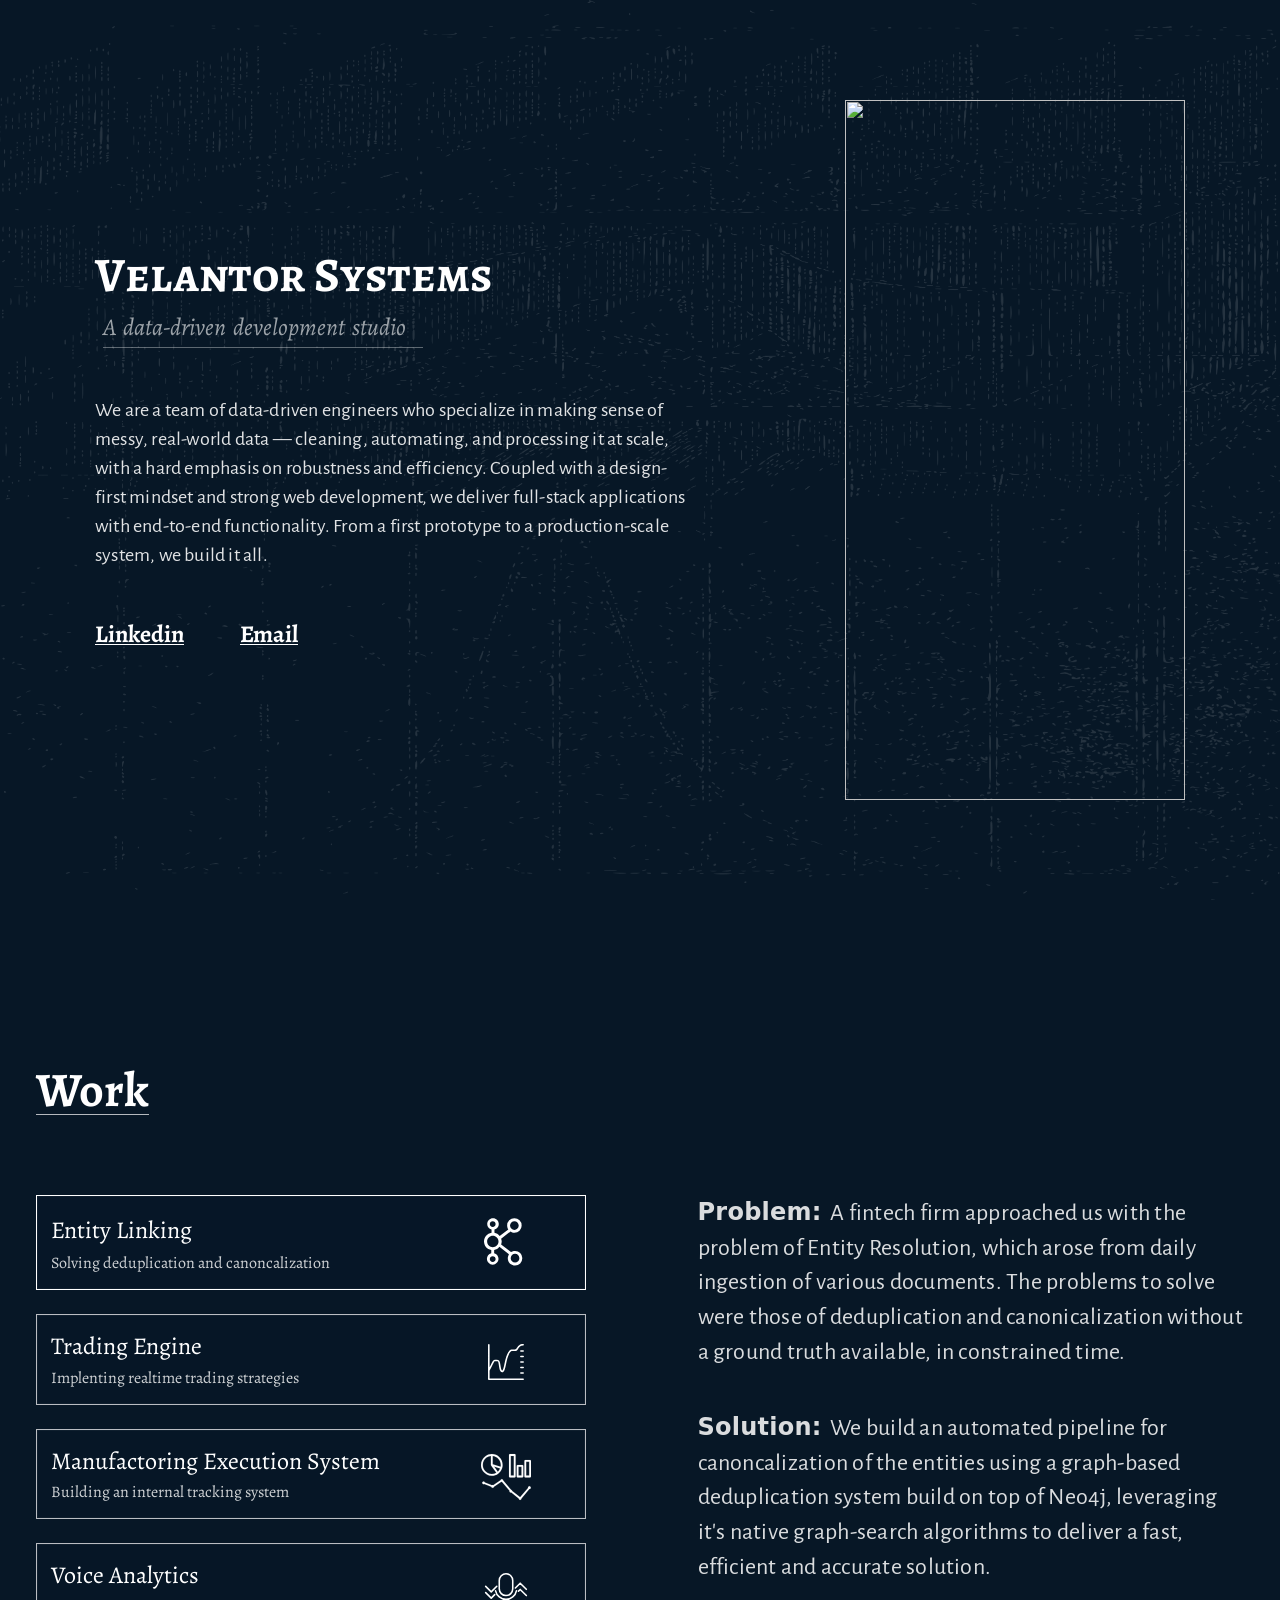
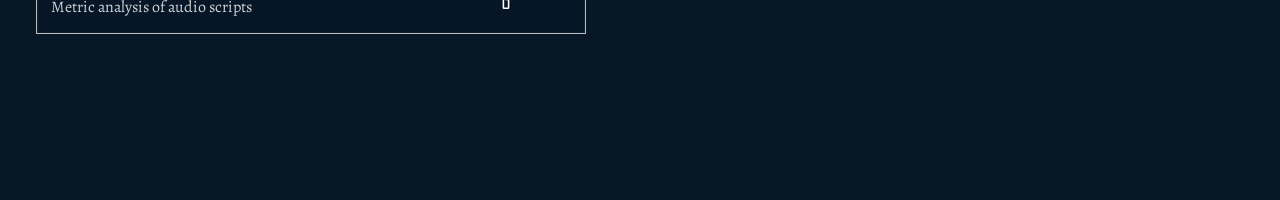
==== commit 37b72246: "fixed responsiveness" ====
--- a/index.html
+++ b/index.html
@@ -359,6 +359,9 @@
   .w-full {
     width: 100%;
   }
+  .max-w-\[600px\] {
+    max-width: 600px;
+  }
   .max-w-none {
     max-width: none;
   }
@@ -416,6 +419,9 @@
   .gap-4 {
     gap: calc(var(--spacing) * 4);
   }
+  .gap-5 {
+    gap: calc(var(--spacing) * 5);
+  }
   .gap-6 {
     gap: calc(var(--spacing) * 6);
   }
@@ -581,6 +587,15 @@
     font-size: var(--text-xs);
     line-height: var(--tw-leading, var(--text-xs--line-height));
   }
+  .text-\[18px\] {
+    font-size: 18px;
+  }
+  .text-\[22px\] {
+    font-size: 22px;
+  }
+  .text-\[28px\] {
+    font-size: 28px;
+  }
   .text-\[32px\] {
     font-size: 32px;
   }
@@ -598,13 +613,25 @@
     --tw-leading: calc(var(--spacing) * 11);
     line-height: calc(var(--spacing) * 11);
   }
+  .leading-\[1\.1\] {
+    --tw-leading: 1.1;
+    line-height: 1.1;
+  }
   .leading-\[1\.2\] {
     --tw-leading: 1.2;
     line-height: 1.2;
   }
+  .leading-\[1\.5\] {
+    --tw-leading: 1.5;
+    line-height: 1.5;
+  }
   .leading-\[1\.15\] {
     --tw-leading: 1.15;
     line-height: 1.15;
+  }
+  .leading-\[1\.25\] {
+    --tw-leading: 1.25;
+    line-height: 1.25;
   }
   .leading-\[1\.45\] {
     --tw-leading: 1.45;
@@ -720,6 +747,11 @@
   .max-\[1199px\]\:ml-0 {
     @media (width < 1199px) {
       margin-left: calc(var(--spacing) * 0);
+    }
+  }
+  .max-\[1199px\]\:flex {
+    @media (width < 1199px) {
+      display: flex;
     }
   }
   .max-\[1199px\]\:hidden {
@@ -942,7 +974,7 @@
                                 </div>
                                 <div class="mt-1 ml-2 h-px w-[320px] bg-white/35 max-[1199px]:ml-0 max-[1199px]:w-[240px]"></div>
 
-                                <div class="mt-12 flex w-150 flex-col items-start gap-8 max-[1199px]:mt-8 max-[1199px]:gap-8">
+                                <div class="mt-12 flex w-full max-w-[600px] flex-col items-start gap-8 max-[1199px]:mt-8 max-[1199px]:items-center max-[1199px]:gap-8">
                                         <p class="w-full font-[&#39;Alegreya_Sans&#39;,system-ui,sans-serif] text-xl font-normal leading-[1.45] tracking-[0.01em] text-white/88 max-[1199px]:text-center max-[1199px]:text-[22px] max-[1199px]:leading-[1.55]">
                                                 We are a team of data-driven
                                                 engineers who specialize in
@@ -994,15 +1026,14 @@
                         </div>
 
                         <div class="flex w-fit items-start justify-between gap-28 max-[1199px]:hidden">
-                                <div class="flex w-[550px] flex-col items-start gap-8">
+                                <div class="flex w-[550px] flex-col items-start gap-8 max-[1199px]:w-full">
                                         <div class="flex w-full flex-col gap-6">
                                                 <button type="button" class="project-card project-toggle text-left" data-project-group="desktop" data-project-id="narad-1" aria-pressed="false">
                                                         <div class="flex flex-row justify-between">
                                                                 <div>
-                                                                        <h3 class="font-[&#39;Alegreya&#39;,system-ui,sans-serif] text-2xl font-normal text-white max-[1199px]:text-[24px]" id="entity-linking-problem">
+                                                                        <h3 class="font-[&#39;Alegreya&#39;,system-ui,sans-serif] text-2xl font-normal text-white max-[1199px]:text-[24px]" id="entity-linking">
                                                                                 Entity
                                                                                 Linking
-                                                                                Problem
                                                                         </h3>
                                                                         <p class="mt-2 font-[&#39;Alegreya&#39;,system-ui,sans-serif] text-md leading-[1.2] text-white/80">
                                                                                 Solving
@@ -1088,7 +1119,7 @@
                                         </div>
                                 </div>
 
-                                <div class="w-[547px] shrink-0">
+                                <div class="w-[547px] shrink-0 max-[1199px]:w-full">
                                         <div class="hidden flex flex-col gap-10" data-project-panel="desktop" data-project-id="narad-1">
                                                 <p class="font-[&#39;Alegreya_Sans&#39;,system-ui,sans-serif] text-2xl font-normal leading-[1.45] tracking-[0.01em] text-white/85">
                                                         <span class="font-bold">Problem:
@@ -1221,6 +1252,144 @@
                                         </div>
                                 </div>
                         </div>
+
+                        <div class="hidden w-full flex-col gap-6 max-[1199px]:flex">
+                                <div class="project-card flex w-full flex-col gap-5">
+                                        <h3 class="font-[&#39;Alegreya&#39;,system-ui,sans-serif] text-[28px] font-normal leading-[1.1] text-white" id="entity-linking-1">
+                                                Entity Linking
+                                        </h3>
+                                        <p class="font-[&#39;Alegreya&#39;,system-ui,sans-serif] text-[18px] leading-[1.25] text-white/80">
+                                                Solving deduplication and
+                                                canoncalization
+                                        </p>
+                                        <p class="font-[&#39;Alegreya_Sans&#39;,system-ui,sans-serif] text-[22px] font-normal leading-[1.5] tracking-[0.01em] text-white/85">
+                                                <span class="font-bold">Problem:
+                                                </span>
+                                                A fintech firm approached us
+                                                with the problem of Entity
+                                                Resolution, which arose from
+                                                daily ingestion of various
+                                                documents. The problems to solve
+                                                were those of deduplication and
+                                                canonicalization without a
+                                                ground truth available, in
+                                                constrained time.
+                                        </p>
+                                        <p class="font-[&#39;Alegreya_Sans&#39;,system-ui,sans-serif] text-[22px] font-normal leading-[1.5] tracking-[0.01em] text-white/85">
+                                                <span class="font-bold">Solution:
+                                                </span>
+                                                We build an automated pipeline
+                                                for canoncalization of the
+                                                entities using a graph-based
+                                                deduplication system build on
+                                                top of Neo4j, leveraging it&#39;s
+                                                native graph-search algorithms
+                                                to deliver a fast, efficient and
+                                                accurate solution.
+                                        </p>
+                                </div>
+
+                                <div class="project-card flex w-full flex-col gap-5">
+                                        <h3 class="font-[&#39;Alegreya&#39;,system-ui,sans-serif] text-[28px] font-normal leading-[1.1] text-white" id="trading-engine-1">
+                                                Trading Engine
+                                        </h3>
+                                        <p class="font-[&#39;Alegreya&#39;,system-ui,sans-serif] text-[18px] leading-[1.25] text-white/80">
+                                                Implenting realtime trading
+                                                strategies
+                                        </p>
+                                        <p class="font-[&#39;Alegreya_Sans&#39;,system-ui,sans-serif] text-[22px] font-normal leading-[1.5] tracking-[0.01em] text-white/85">
+                                                <span class="font-bold">Problem:
+                                                </span>
+                                                Our client was a quantitative
+                                                trader who struggled with
+                                                algorithmic implementation and
+                                                backtesting of their algorithms,
+                                                when iterating became a
+                                                bottleneck while finding optimal
+                                                parameters for certain trading
+                                                strategies.
+                                        </p>
+                                        <p class="font-[&#39;Alegreya_Sans&#39;,system-ui,sans-serif] text-[22px] font-normal leading-[1.5] tracking-[0.01em] text-white/85">
+                                                <span class="font-bold">Solution:
+                                                </span>
+                                                Our solution was to utilize a
+                                                backtesting framework to
+                                                backtest their strategy and
+                                                implementing an event-based live
+                                                trading system to execute the
+                                                strategy on live markets using
+                                                broker APIs, alongside a
+                                                front-end for tracking and
+                                                monitoring of the same.
+                                        </p>
+                                </div>
+
+                                <div class="project-card flex w-full flex-col gap-5">
+                                        <h3 class="font-[&#39;Alegreya&#39;,system-ui,sans-serif] text-[28px] font-normal leading-[1.1] text-white" id="manufactoring-execution-system-1">
+                                                Manufactoring Execution System
+                                        </h3>
+                                        <p class="font-[&#39;Alegreya&#39;,system-ui,sans-serif] text-[18px] leading-[1.25] text-white/80">
+                                                Building an internal tracking
+                                                system
+                                        </p>
+                                        <p class="font-[&#39;Alegreya_Sans&#39;,system-ui,sans-serif] text-[22px] font-normal leading-[1.5] tracking-[0.01em] text-white/85">
+                                                <span class="font-bold">Problem:
+                                                </span>
+                                                We were approached by a
+                                                manufacturer with the problem of
+                                                internal tracking: too many
+                                                excel files being put into the
+                                                system, which made tracking of
+                                                essential processes tedious.
+                                        </p>
+                                        <p class="font-[&#39;Alegreya_Sans&#39;,system-ui,sans-serif] text-[22px] font-normal leading-[1.5] tracking-[0.01em] text-white/85">
+                                                <span class="font-bold">Solution:
+                                                </span>
+                                                We implemented a simple
+                                                internal tracking tool which
+                                                allowed for tracking of every
+                                                process based on input forms,
+                                                and provided various dashboards
+                                                and analytics, alongside routine
+                                                backups, which streamlined the
+                                                entire process.
+                                        </p>
+                                </div>
+
+                                <div class="project-card flex w-full flex-col gap-5">
+                                        <h3 class="font-[&#39;Alegreya&#39;,system-ui,sans-serif] text-[28px] font-normal leading-[1.1] text-white" id="voice-analytics-1">
+                                                Voice Analytics
+                                        </h3>
+                                        <p class="font-[&#39;Alegreya&#39;,system-ui,sans-serif] text-[18px] leading-[1.25] text-white/80">
+                                                Metric analysis of audio
+                                                scripts
+                                        </p>
+                                        <p class="font-[&#39;Alegreya_Sans&#39;,system-ui,sans-serif] text-[22px] font-normal leading-[1.5] tracking-[0.01em] text-white/85">
+                                                <span class="font-bold">Problem:
+                                                </span>
+                                                The requirement was to
+                                                implement a pipeline, which,
+                                                using audio transcripts could
+                                                derive important analytics from
+                                                voice call recordings, and for
+                                                those metrics to be displayed on
+                                                a dashboard.
+                                        </p>
+                                        <p class="font-[&#39;Alegreya_Sans&#39;,system-ui,sans-serif] text-[22px] font-normal leading-[1.5] tracking-[0.01em] text-white/85">
+                                                <span class="font-bold">Solution:
+                                                </span>
+                                                The solution we provided was to
+                                                implement a pipeline which
+                                                converted voice recordings to
+                                                text using audio model APIs,
+                                                before getting structured output
+                                                which could then be cleanly
+                                                mapped to AWS RDS columns. We
+                                                used Grafana to display the
+                                                metrics.
+                                        </p>
+                                </div>
+                        </div>
                 </div>
         </section>
 </main>
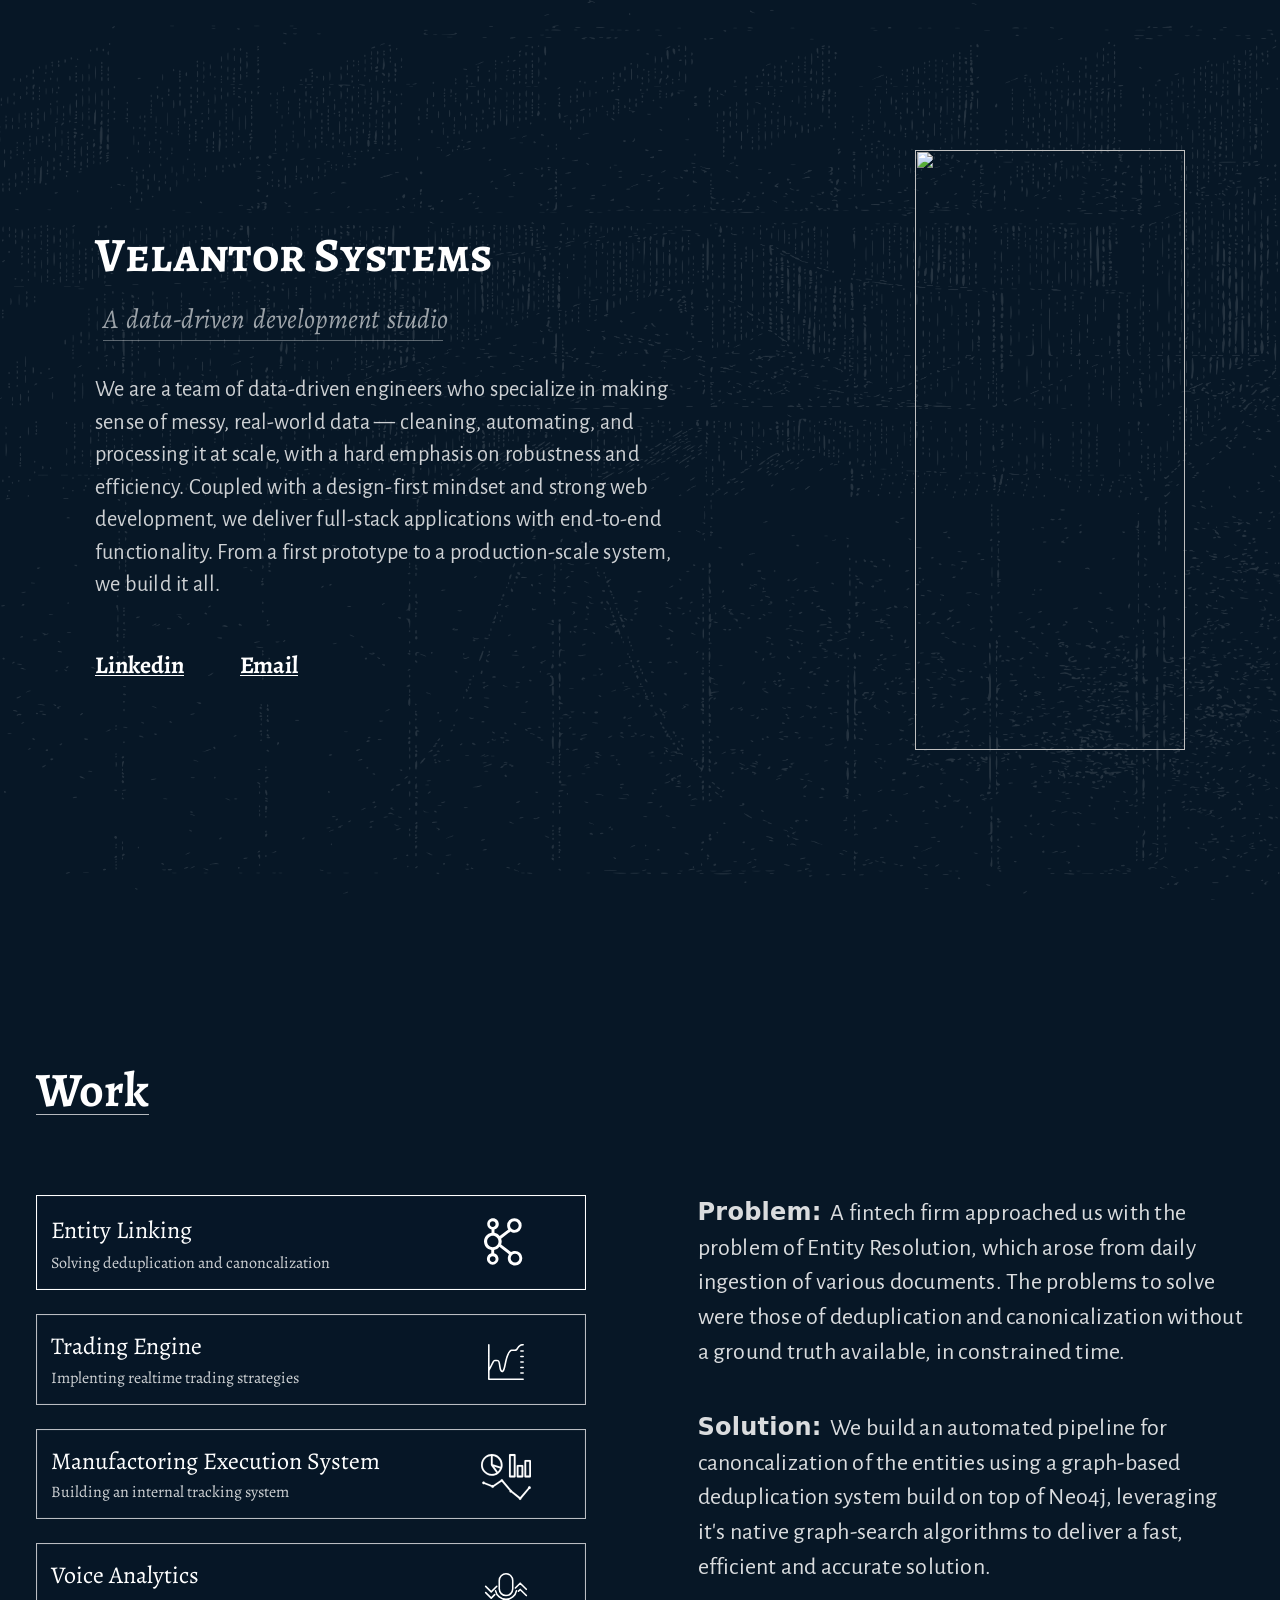
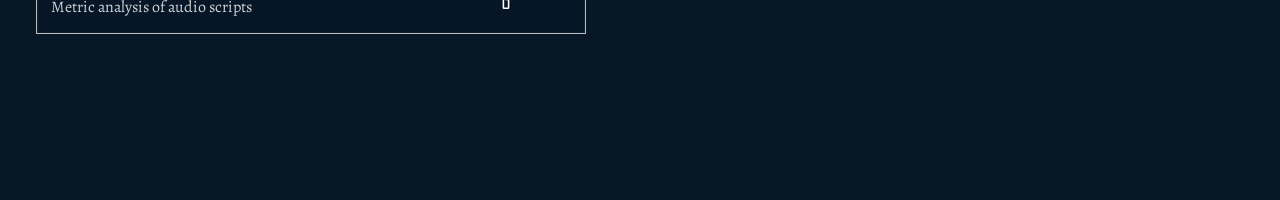
==== commit 2084a646: "fixed sizes" ====
--- a/index.html
+++ b/index.html
@@ -23,7 +23,7 @@
 
     <link rel="alternate" type="text/markdown" title="Markdown version of https://velantorsystems.com" href="/index.md" />
     <style>
-      /*! tailwindcss v4.2.2 | MIT License | https://tailwindcss.com */
+      /*! tailwindcss v4.2.1 | MIT License | https://tailwindcss.com */
 @layer properties;
 @layer theme, base, components, utilities;
 @layer theme {
@@ -256,6 +256,9 @@
   .mt-5 {
     margin-top: calc(var(--spacing) * 5);
   }
+  .mt-8 {
+    margin-top: calc(var(--spacing) * 8);
+  }
   .mt-12 {
     margin-top: calc(var(--spacing) * 12);
   }
@@ -287,15 +290,15 @@
   .h-\[50px\] {
     height: 50px;
   }
-  .h-\[700px\] {
-    height: 700px;
+  .h-\[600px\] {
+    height: 600px;
+  }
+  .h-\[650px\] {
+    height: 650px;
   }
   .h-\[800px\] {
     height: 800px;
   }
-  .h-\[1024px\] {
-    height: 1024px;
-  }
   .h-fit {
     height: fit-content;
   }
@@ -329,29 +332,29 @@
   .w-\[250px\] {
     width: 250px;
   }
+  .w-\[270px\] {
+    width: 270px;
+  }
+  .w-\[290px\] {
+    width: 290px;
+  }
   .w-\[320px\] {
     width: 320px;
   }
   .w-\[340px\] {
     width: 340px;
   }
+  .w-\[350px\] {
+    width: 350px;
+  }
   .w-\[547px\] {
     width: 547px;
   }
   .w-\[550px\] {
     width: 550px;
   }
-  .w-\[650px\] {
-    width: 650px;
-  }
   .w-\[680px\] {
     width: 680px;
-  }
-  .w-\[1100px\] {
-    width: 1100px;
-  }
-  .w-\[1440px\] {
-    width: 1440px;
   }
   .w-fit {
     width: fit-content;
@@ -486,9 +489,6 @@
     border-style: var(--tw-border-style);
     border-width: 1px;
   }
-  .bg-\[\#071726\] {
-    background-color: #071726;
-  }
   .bg-white {
     background-color: var(--color-white);
   }
@@ -525,9 +525,6 @@
   .py-0 {
     padding-block: calc(var(--spacing) * 0);
   }
-  .py-\[60px\] {
-    padding-block: 60px;
-  }
   .pt-3 {
     padding-top: calc(var(--spacing) * 3);
   }
@@ -587,6 +584,51 @@
     font-size: var(--text-xs);
     line-height: var(--tw-leading, var(--text-xs--line-height));
   }
+  .text-\[1\.1rem\] {
+    font-size: 1.1rem;
+  }
+  .text-\[1\.3rem\] {
+    font-size: 1.3rem;
+  }
+  .text-\[1\.4rem\] {
+    font-size: 1.4rem;
+  }
+  .text-\[1\.6rem\] {
+    font-size: 1.6rem;
+  }
+  .text-\[1\.7rem\] {
+    font-size: 1.7rem;
+  }
+  .text-\[1\.8rem\] {
+    font-size: 1.8rem;
+  }
+  .text-\[1\.9rem\] {
+    font-size: 1.9rem;
+  }
+  .text-\[1\.45rem\] {
+    font-size: 1.45rem;
+  }
+  .text-\[1rem\] {
+    font-size: 1rem;
+  }
+  .text-\[2\.5rem\] {
+    font-size: 2.5rem;
+  }
+  .text-\[2rem\] {
+    font-size: 2rem;
+  }
+  .text-\[3\.5rem\] {
+    font-size: 3.5rem;
+  }
+  .text-\[3rem\] {
+    font-size: 3rem;
+  }
+  .text-\[4rem\] {
+    font-size: 4rem;
+  }
+  .text-\[5rem\] {
+    font-size: 5rem;
+  }
   .text-\[18px\] {
     font-size: 18px;
   }
@@ -595,15 +637,6 @@
   }
   .text-\[28px\] {
     font-size: 28px;
-  }
-  .text-\[32px\] {
-    font-size: 32px;
-  }
-  .text-\[36px\] {
-    font-size: 36px;
-  }
-  .text-\[72px\] {
-    font-size: 72px;
   }
   .leading-10 {
     --tw-leading: calc(var(--spacing) * 10);
@@ -637,10 +670,6 @@
     --tw-leading: 1.45;
     line-height: 1.45;
   }
-  .leading-\[88px\] {
-    --tw-leading: 88px;
-    line-height: 88px;
-  }
   .leading-none {
     --tw-leading: 1;
     line-height: 1;
@@ -660,9 +689,6 @@
   .tracking-\[0\.01em\] {
     --tw-tracking: 0.01em;
     letter-spacing: 0.01em;
-  }
-  .\[letter-spacing\:0\.05em\] {
-    letter-spacing: 0.05em;
   }
   .whitespace-pre-wrap {
     white-space: pre-wrap;
@@ -682,6 +708,12 @@
       color: color-mix(in oklab, var(--color-white) 60%, transparent);
     }
   }
+  .text-white\/75 {
+    color: color-mix(in srgb, #fff 75%, transparent);
+    @supports (color: color-mix(in lab, red, red)) {
+      color: color-mix(in oklab, var(--color-white) 75%, transparent);
+    }
+  }
   .text-white\/80 {
     color: color-mix(in srgb, #fff 80%, transparent);
     @supports (color: color-mix(in lab, red, red)) {
@@ -723,12 +755,6 @@
     outline-style: var(--tw-outline-style);
     outline-width: 1px;
   }
-  .\[font-synthesis\:none\] {
-    font-synthesis: none;
-  }
-  .\[text-underline-position\:from-font\] {
-    text-underline-position: from-font;
-  }
   .max-\[1199px\]\:mx-auto {
     @media (width < 1199px) {
       margin-inline: auto;
@@ -777,6 +803,26 @@
   .max-\[1199px\]\:w-\[240px\] {
     @media (width < 1199px) {
       width: 240px;
+    }
+  }
+  .max-\[1199px\]\:w-\[250px\] {
+    @media (width < 1199px) {
+      width: 250px;
+    }
+  }
+  .max-\[1199px\]\:w-\[260px\] {
+    @media (width < 1199px) {
+      width: 260px;
+    }
+  }
+  .max-\[1199px\]\:w-\[270px\] {
+    @media (width < 1199px) {
+      width: 270px;
+    }
+  }
+  .max-\[1199px\]\:w-\[280px\] {
+    @media (width < 1199px) {
+      width: 280px;
     }
   }
   .max-\[1199px\]\:w-full {
@@ -952,7 +998,6 @@
   }
 }
 
-
     </style>
     <link rel="stylesheet" type="text/css" href="/pager.css?v=ffc16d98" /> 
   </head>
@@ -965,17 +1010,17 @@
         <section class="flex h-screen items-center overflow-hidden px-8 py-0 max-[1199px]:min-h-screen max-[1199px]:overflow-visible max-[1199px]:px-5 max-[1199px]:pt-12 max-[1199px]:pb-16">
                 <div class="mx-auto flex h-[800px] w-fit origin-center items-center justify-end gap-40 max-[1199px]:h-auto max-[1199px]:w-full max-[1199px]:max-w-[440px] max-[1199px]:scale-100 max-[1199px]:flex-col max-[1199px]:items-center max-[1199px]:gap-10">
                         <div class="flex w-[680px] shrink-0 flex-col items-start max-[1199px]:w-full max-[1199px]:items-center">
-                                <h1 class="w-fit font-[&#39;Alegreya_SC&#39;,system-ui,sans-serif] text-5xl font-bold text-white max-[1199px]:text-center max-[1199px]:text-[50px] max-[1199px]:leading-[0.95]" id="velantor-systems">
+                                <h1 class="w-fit font-[&#39;Alegreya_SC&#39;,system-ui,sans-serif] text-[3rem] font-bold text-white max-[1199px]:text-center max-[1199px]:text-[50px] max-[1199px]:leading-[0.95]" id="velantor-systems">
                                         Velantor Systems
                                 </h1>
 
-                                <div class="tagline-word-spacing ml-2 mt-3 font-[&#39;Alegreya&#39;,system-ui,sans-serif] text-2xl font-normal italic text-white/60 max-[1199px]:ml-0 max-[1199px]:text-center max-[1199px]:text-[26px] max-[1199px]:mt-4">
+                                <div class="tagline-word-spacing ml-2 mt-2 font-[&#39;Alegreya&#39;,system-ui,sans-serif] text-[1.7rem] font-normal italic text-white/60 max-[1199px]:ml-0 max-[1199px]:text-center max-[1199px]:text-[26px] max-[1199px]:mt-4">
                                         A data-driven development studio
                                 </div>
-                                <div class="mt-1 ml-2 h-px w-[320px] bg-white/35 max-[1199px]:ml-0 max-[1199px]:w-[240px]"></div>
-
-                                <div class="mt-12 flex w-full max-w-[600px] flex-col items-start gap-8 max-[1199px]:mt-8 max-[1199px]:items-center max-[1199px]:gap-8">
-                                        <p class="w-full font-[&#39;Alegreya_Sans&#39;,system-ui,sans-serif] text-xl font-normal leading-[1.45] tracking-[0.01em] text-white/88 max-[1199px]:text-center max-[1199px]:text-[22px] max-[1199px]:leading-[1.55]">
+                                <div class="ml-2 h-px w-[340px] bg-white/35 max-[1199px]:ml-0 max-[1199px]:w-[240px]"></div>
+
+                                <div class="mt-8 flex w-full max-w-[600px] flex-col items-start gap-8 max-[1199px]:mt-8 max-[1199px]:items-center max-[1199px]:gap-8">
+                                        <p class="w-full font-[&#39;Alegreya_Sans&#39;,system-ui,sans-serif] text-[1.4rem] font-normal leading-[1.45] tracking-[0.01em] text-white/80 max-[1199px]:text-center max-[1199px]:text-[22px] max-[1199px]:leading-[1.55]">
                                                 We are a team of data-driven
                                                 engineers who specialize in
                                                 making sense of messy,
@@ -1011,7 +1056,7 @@
                         </div>
 
                         <div class="flex w-[250px] shrink-0 justify-end max-[1199px]:hidden">
-                                <img src="./assets/hero.svg" alt="" aria-hidden="true" class="h-[700px] w-[340px] max-w-none"/>
+                                <img src="./assets/hero.svg" alt="" aria-hidden="true" class="h-[600px] w-[270px] max-w-none"/>
                         </div>
                 </div>
         </section>
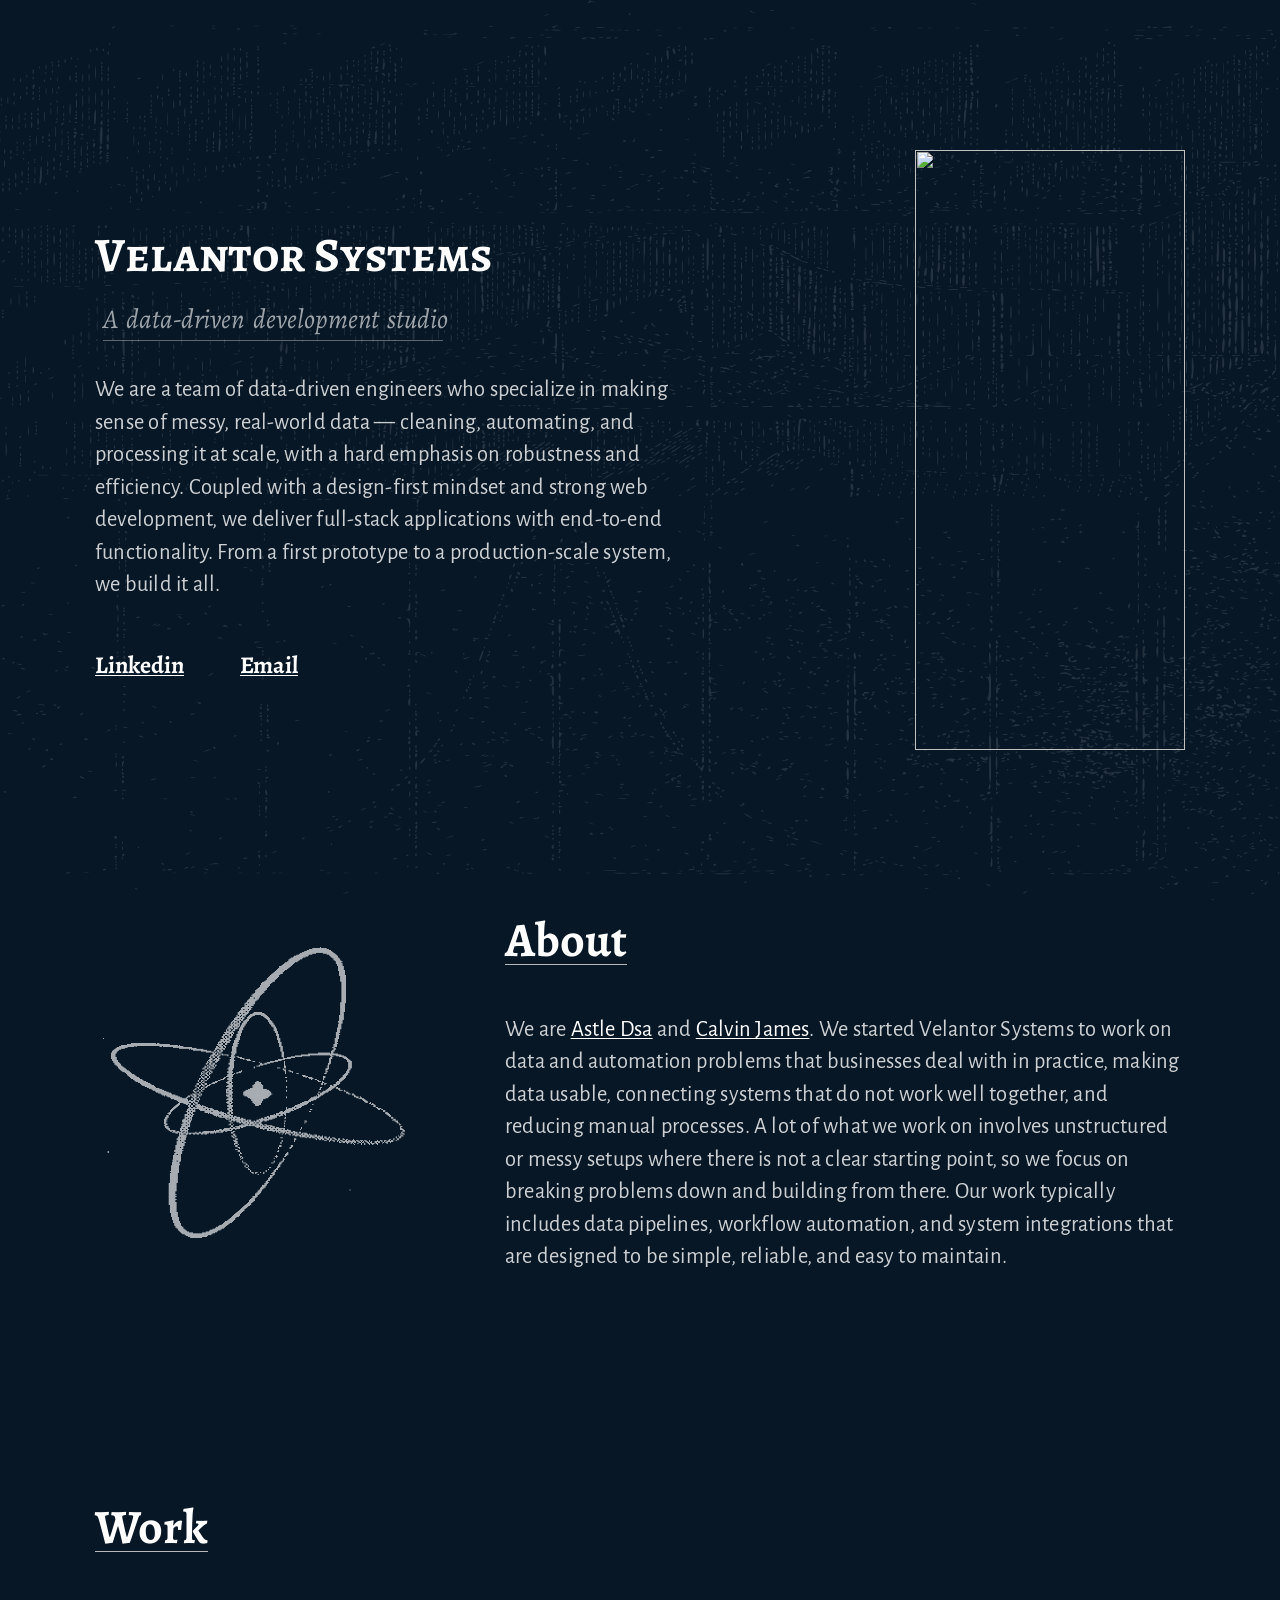
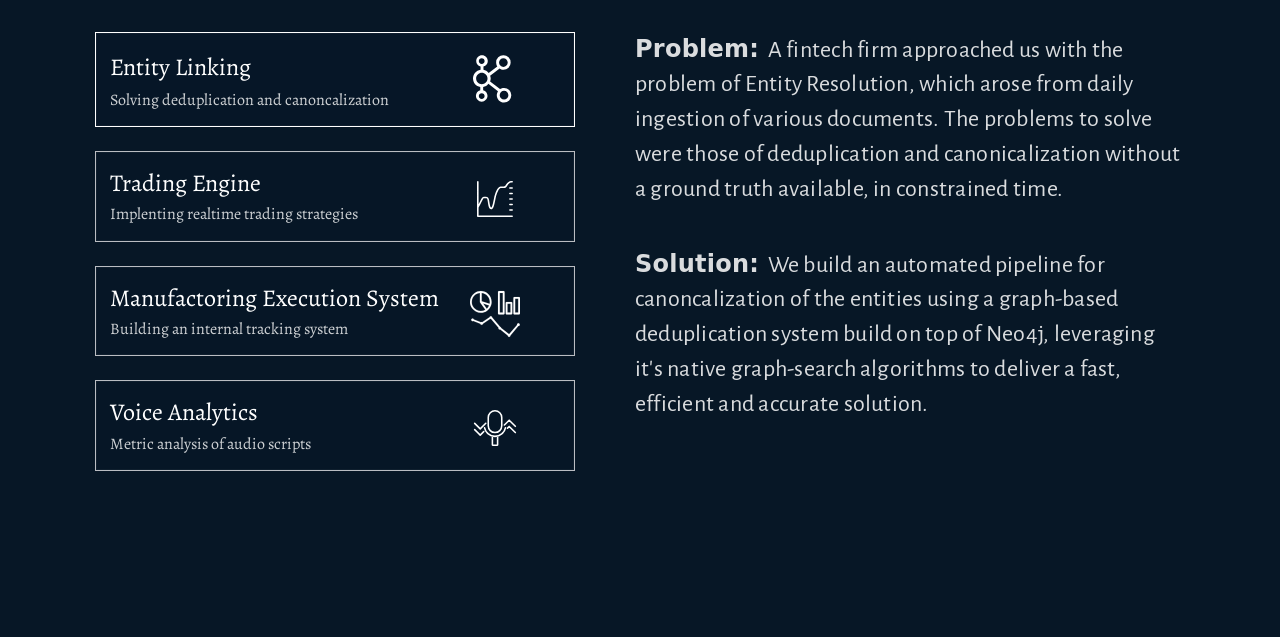
==== commit 7a25f50a: "added about" ====
--- a/index.html
+++ b/index.html
@@ -290,12 +290,12 @@
   .h-\[50px\] {
     height: 50px;
   }
+  .h-\[300px\] {
+    height: 300px;
+  }
   .h-\[600px\] {
     height: 600px;
   }
-  .h-\[650px\] {
-    height: 650px;
-  }
   .h-\[800px\] {
     height: 800px;
   }
@@ -335,17 +335,17 @@
   .w-\[270px\] {
     width: 270px;
   }
-  .w-\[290px\] {
-    width: 290px;
-  }
   .w-\[320px\] {
     width: 320px;
   }
   .w-\[340px\] {
     width: 340px;
   }
-  .w-\[350px\] {
-    width: 350px;
+  .w-\[360px\] {
+    width: 360px;
+  }
+  .w-\[500px\] {
+    width: 500px;
   }
   .w-\[547px\] {
     width: 547px;
@@ -356,6 +356,9 @@
   .w-\[680px\] {
     width: 680px;
   }
+  .w-\[760px\] {
+    width: 760px;
+  }
   .w-fit {
     width: fit-content;
   }
@@ -364,6 +367,12 @@
   }
   .max-w-\[600px\] {
     max-width: 600px;
+  }
+  .max-w-\[760px\] {
+    max-width: 760px;
+  }
+  .max-w-\[1220px\] {
+    max-width: 1220px;
   }
   .max-w-none {
     max-width: none;
@@ -395,6 +404,9 @@
   .flex-row {
     flex-direction: row;
   }
+  .flex-wrap {
+    flex-wrap: wrap;
+  }
   .content-center {
     align-content: center;
   }
@@ -404,6 +416,9 @@
   .items-start {
     align-items: flex-start;
   }
+  .items-stretch {
+    align-items: stretch;
+  }
   .justify-between {
     justify-content: space-between;
   }
@@ -413,6 +428,9 @@
   .justify-end {
     justify-content: flex-end;
   }
+  .justify-start {
+    justify-content: flex-start;
+  }
   .gap-0 {
     gap: calc(var(--spacing) * 0);
   }
@@ -478,6 +496,12 @@
   }
   .gap-200 {
     gap: calc(var(--spacing) * 200);
+  }
+  .gap-x-8 {
+    column-gap: calc(var(--spacing) * 8);
+  }
+  .gap-y-3 {
+    row-gap: calc(var(--spacing) * 3);
   }
   .overflow-clip {
     overflow: clip;
@@ -525,9 +549,18 @@
   .py-0 {
     padding-block: calc(var(--spacing) * 0);
   }
+  .pt-1 {
+    padding-top: calc(var(--spacing) * 1);
+  }
+  .pt-2 {
+    padding-top: calc(var(--spacing) * 2);
+  }
   .pt-3 {
     padding-top: calc(var(--spacing) * 3);
   }
+  .pt-4 {
+    padding-top: calc(var(--spacing) * 4);
+  }
   .pr-2 {
     padding-right: calc(var(--spacing) * 2);
   }
@@ -536,6 +569,9 @@
   }
   .pr-20 {
     padding-right: calc(var(--spacing) * 20);
+  }
+  .pb-16 {
+    padding-bottom: calc(var(--spacing) * 16);
   }
   .text-center {
     text-align: center;
@@ -584,59 +620,35 @@
     font-size: var(--text-xs);
     line-height: var(--tw-leading, var(--text-xs--line-height));
   }
-  .text-\[1\.1rem\] {
-    font-size: 1.1rem;
-  }
-  .text-\[1\.3rem\] {
-    font-size: 1.3rem;
-  }
   .text-\[1\.4rem\] {
     font-size: 1.4rem;
   }
-  .text-\[1\.6rem\] {
-    font-size: 1.6rem;
-  }
   .text-\[1\.7rem\] {
     font-size: 1.7rem;
   }
-  .text-\[1\.8rem\] {
-    font-size: 1.8rem;
-  }
-  .text-\[1\.9rem\] {
-    font-size: 1.9rem;
-  }
-  .text-\[1\.45rem\] {
-    font-size: 1.45rem;
-  }
-  .text-\[1rem\] {
-    font-size: 1rem;
-  }
-  .text-\[2\.5rem\] {
-    font-size: 2.5rem;
-  }
-  .text-\[2rem\] {
-    font-size: 2rem;
-  }
-  .text-\[3\.5rem\] {
-    font-size: 3.5rem;
-  }
   .text-\[3rem\] {
     font-size: 3rem;
   }
-  .text-\[4rem\] {
-    font-size: 4rem;
-  }
-  .text-\[5rem\] {
-    font-size: 5rem;
-  }
   .text-\[18px\] {
     font-size: 18px;
   }
+  .text-\[20px\] {
+    font-size: 20px;
+  }
   .text-\[22px\] {
     font-size: 22px;
   }
+  .text-\[23px\] {
+    font-size: 23px;
+  }
+  .text-\[24px\] {
+    font-size: 24px;
+  }
   .text-\[28px\] {
     font-size: 28px;
+  }
+  .text-\[32px\] {
+    font-size: 32px;
   }
   .leading-10 {
     --tw-leading: calc(var(--spacing) * 10);
@@ -654,6 +666,10 @@
     --tw-leading: 1.2;
     line-height: 1.2;
   }
+  .leading-\[1\.05\] {
+    --tw-leading: 1.05;
+    line-height: 1.05;
+  }
   .leading-\[1\.5\] {
     --tw-leading: 1.5;
     line-height: 1.5;
@@ -686,6 +702,10 @@
     --tw-font-weight: var(--font-weight-normal);
     font-weight: var(--font-weight-normal);
   }
+  .tracking-\[0\.001em\] {
+    --tw-tracking: 0.001em;
+    letter-spacing: 0.001em;
+  }
   .tracking-\[0\.01em\] {
     --tw-tracking: 0.01em;
     letter-spacing: 0.01em;
@@ -701,6 +721,12 @@
   }
   .text-white {
     color: var(--color-white);
+  }
+  .text-white\/45 {
+    color: color-mix(in srgb, #fff 45%, transparent);
+    @supports (color: color-mix(in lab, red, red)) {
+      color: color-mix(in oklab, var(--color-white) 45%, transparent);
+    }
   }
   .text-white\/60 {
     color: color-mix(in srgb, #fff 60%, transparent);
@@ -708,12 +734,6 @@
       color: color-mix(in oklab, var(--color-white) 60%, transparent);
     }
   }
-  .text-white\/75 {
-    color: color-mix(in srgb, #fff 75%, transparent);
-    @supports (color: color-mix(in lab, red, red)) {
-      color: color-mix(in oklab, var(--color-white) 75%, transparent);
-    }
-  }
   .text-white\/80 {
     color: color-mix(in srgb, #fff 80%, transparent);
     @supports (color: color-mix(in lab, red, red)) {
@@ -726,12 +746,6 @@
       color: color-mix(in oklab, var(--color-white) 85%, transparent);
     }
   }
-  .text-white\/88 {
-    color: color-mix(in srgb, #fff 88%, transparent);
-    @supports (color: color-mix(in lab, red, red)) {
-      color: color-mix(in oklab, var(--color-white) 88%, transparent);
-    }
-  }
   .italic {
     font-style: italic;
   }
@@ -751,10 +765,16 @@
     -webkit-font-smoothing: antialiased;
     -moz-osx-font-smoothing: grayscale;
   }
+  .opacity-95 {
+    opacity: 95%;
+  }
   .outline {
     outline-style: var(--tw-outline-style);
     outline-width: 1px;
   }
+  .filter {
+    filter: var(--tw-blur,) var(--tw-brightness,) var(--tw-contrast,) var(--tw-grayscale,) var(--tw-hue-rotate,) var(--tw-invert,) var(--tw-saturate,) var(--tw-sepia,) var(--tw-drop-shadow,);
+  }
   .max-\[1199px\]\:mx-auto {
     @media (width < 1199px) {
       margin-inline: auto;
@@ -775,6 +795,11 @@
       margin-left: calc(var(--spacing) * 0);
     }
   }
+  .max-\[1199px\]\:block {
+    @media (width < 1199px) {
+      display: block;
+    }
+  }
   .max-\[1199px\]\:flex {
     @media (width < 1199px) {
       display: flex;
@@ -803,26 +828,6 @@
   .max-\[1199px\]\:w-\[240px\] {
     @media (width < 1199px) {
       width: 240px;
-    }
-  }
-  .max-\[1199px\]\:w-\[250px\] {
-    @media (width < 1199px) {
-      width: 250px;
-    }
-  }
-  .max-\[1199px\]\:w-\[260px\] {
-    @media (width < 1199px) {
-      width: 260px;
-    }
-  }
-  .max-\[1199px\]\:w-\[270px\] {
-    @media (width < 1199px) {
-      width: 270px;
-    }
-  }
-  .max-\[1199px\]\:w-\[280px\] {
-    @media (width < 1199px) {
-      width: 280px;
     }
   }
   .max-\[1199px\]\:w-full {
@@ -858,6 +863,11 @@
       justify-content: center;
     }
   }
+  .max-\[1199px\]\:justify-start {
+    @media (width < 1199px) {
+      justify-content: flex-start;
+    }
+  }
   .max-\[1199px\]\:gap-6 {
     @media (width < 1199px) {
       gap: calc(var(--spacing) * 6);
@@ -883,6 +893,16 @@
       padding-inline: calc(var(--spacing) * 5);
     }
   }
+  .max-\[1199px\]\:pt-2 {
+    @media (width < 1199px) {
+      padding-top: calc(var(--spacing) * 2);
+    }
+  }
+  .max-\[1199px\]\:pt-8 {
+    @media (width < 1199px) {
+      padding-top: calc(var(--spacing) * 8);
+    }
+  }
   .max-\[1199px\]\:pt-10 {
     @media (width < 1199px) {
       padding-top: calc(var(--spacing) * 10);
@@ -893,6 +913,11 @@
       padding-top: calc(var(--spacing) * 12);
     }
   }
+  .max-\[1199px\]\:pb-12 {
+    @media (width < 1199px) {
+      padding-bottom: calc(var(--spacing) * 12);
+    }
+  }
   .max-\[1199px\]\:pb-16 {
     @media (width < 1199px) {
       padding-bottom: calc(var(--spacing) * 16);
@@ -901,6 +926,11 @@
   .max-\[1199px\]\:text-center {
     @media (width < 1199px) {
       text-align: center;
+    }
+  }
+  .max-\[1199px\]\:text-\[18px\] {
+    @media (width < 1199px) {
+      font-size: 18px;
     }
   }
   .max-\[1199px\]\:text-\[22px\] {
@@ -982,6 +1012,59 @@
   syntax: "*";
   inherits: false;
   initial-value: solid;
+}
+@property --tw-blur {
+  syntax: "*";
+  inherits: false;
+}
+@property --tw-brightness {
+  syntax: "*";
+  inherits: false;
+}
+@property --tw-contrast {
+  syntax: "*";
+  inherits: false;
+}
+@property --tw-grayscale {
+  syntax: "*";
+  inherits: false;
+}
+@property --tw-hue-rotate {
+  syntax: "*";
+  inherits: false;
+}
+@property --tw-invert {
+  syntax: "*";
+  inherits: false;
+}
+@property --tw-opacity {
+  syntax: "*";
+  inherits: false;
+}
+@property --tw-saturate {
+  syntax: "*";
+  inherits: false;
+}
+@property --tw-sepia {
+  syntax: "*";
+  inherits: false;
+}
+@property --tw-drop-shadow {
+  syntax: "*";
+  inherits: false;
+}
+@property --tw-drop-shadow-color {
+  syntax: "*";
+  inherits: false;
+}
+@property --tw-drop-shadow-alpha {
+  syntax: "<percentage>";
+  inherits: false;
+  initial-value: 100%;
+}
+@property --tw-drop-shadow-size {
+  syntax: "*";
+  inherits: false;
 }
 @layer properties {
   @supports ((-webkit-hyphens: none) and (not (margin-trim: inline))) or ((-moz-orient: inline) and (not (color:rgb(from red r g b)))) {
@@ -994,6 +1077,19 @@
       --tw-font-weight: initial;
       --tw-tracking: initial;
       --tw-outline-style: solid;
+      --tw-blur: initial;
+      --tw-brightness: initial;
+      --tw-contrast: initial;
+      --tw-grayscale: initial;
+      --tw-hue-rotate: initial;
+      --tw-invert: initial;
+      --tw-opacity: initial;
+      --tw-saturate: initial;
+      --tw-sepia: initial;
+      --tw-drop-shadow: initial;
+      --tw-drop-shadow-color: initial;
+      --tw-drop-shadow-alpha: 100%;
+      --tw-drop-shadow-size: initial;
     }
   }
 }
@@ -1008,19 +1104,19 @@
 
 <main class="relative z-10 text-white antialiased">
         <section class="flex h-screen items-center overflow-hidden px-8 py-0 max-[1199px]:min-h-screen max-[1199px]:overflow-visible max-[1199px]:px-5 max-[1199px]:pt-12 max-[1199px]:pb-16">
-                <div class="mx-auto flex h-[800px] w-fit origin-center items-center justify-end gap-40 max-[1199px]:h-auto max-[1199px]:w-full max-[1199px]:max-w-[440px] max-[1199px]:scale-100 max-[1199px]:flex-col max-[1199px]:items-center max-[1199px]:gap-10">
+                <div class="mx-auto flex h-[800px] w-full origin-center items-center justify-end gap-40 max-[1199px]:h-auto max-[1199px]:max-w-[440px] max-[1199px]:scale-100 max-[1199px]:flex-col max-[1199px]:items-center max-[1199px]:gap-10" style="max-width: 1090px">
                         <div class="flex w-[680px] shrink-0 flex-col items-start max-[1199px]:w-full max-[1199px]:items-center">
                                 <h1 class="w-fit font-[&#39;Alegreya_SC&#39;,system-ui,sans-serif] text-[3rem] font-bold text-white max-[1199px]:text-center max-[1199px]:text-[50px] max-[1199px]:leading-[0.95]" id="velantor-systems">
                                         Velantor Systems
                                 </h1>
 
-                                <div class="tagline-word-spacing ml-2 mt-2 font-[&#39;Alegreya&#39;,system-ui,sans-serif] text-[1.7rem] font-normal italic text-white/60 max-[1199px]:ml-0 max-[1199px]:text-center max-[1199px]:text-[26px] max-[1199px]:mt-4">
+                                <div class="tagline-word-spacing ml-2 mt-2 font-[&#39;Alegreya&#39;,system-ui,sans-serif] text-[1.7rem] font-normal italic text-white/60 max-[1199px]:hidden">
                                         A data-driven development studio
                                 </div>
-                                <div class="ml-2 h-px w-[340px] bg-white/35 max-[1199px]:ml-0 max-[1199px]:w-[240px]"></div>
-
-                                <div class="mt-8 flex w-full max-w-[600px] flex-col items-start gap-8 max-[1199px]:mt-8 max-[1199px]:items-center max-[1199px]:gap-8">
-                                        <p class="w-full font-[&#39;Alegreya_Sans&#39;,system-ui,sans-serif] text-[1.4rem] font-normal leading-[1.45] tracking-[0.01em] text-white/80 max-[1199px]:text-center max-[1199px]:text-[22px] max-[1199px]:leading-[1.55]">
+                                <div class="ml-2 h-px w-[340px] bg-white/35 max-[1199px]:hidden"></div>
+
+                                <div class="mt-8 flex w-full max-w-[600px] flex-col items-start gap-8 max-[1199px]:mt-8 max-[1199px]:gap-8">
+                                        <p class="w-full font-[&#39;Alegreya_Sans&#39;,system-ui,sans-serif] text-[1.4rem] font-normal leading-[1.45] tracking-[0.01em] text-white/80 max-[1199px]:text-[22px] max-[1199px]:leading-[1.55]">
                                                 We are a team of data-driven
                                                 engineers who specialize in
                                                 making sense of messy,
@@ -1039,7 +1135,7 @@
                                         </p>
                                 </div>
 
-                                <nav class="mt-12 flex w-fit items-center gap-14 max-[1199px]:mt-8 max-[1199px]:w-full max-[1199px]:justify-center max-[1199px]:gap-6">
+                                <nav class="mt-12 flex w-fit items-center gap-14 max-[1199px]:mt-8 max-[1199px]:w-full max-[1199px]:justify-start max-[1199px]:gap-6">
                                         <!--<a
                                                 href="#work"
                                                 class="w-fit text-center font-['Alegreya',system-ui,sans-serif] text-2xl font-bold text-white underline decoration-[1px] underline-offset-[2px] max-[1199px]:text-[28px]"
@@ -1061,8 +1157,46 @@
                 </div>
         </section>
 
+        <section id="about" class="px-8 pt-4 pb-16 max-[1199px]:px-5 max-[1199px]:pt-8 max-[1199px]:pb-12">
+                <div class="mx-auto flex w-full items-center justify-between gap-10 max-[1199px]:block max-[1199px]:max-w-[440px]" style="max-width: 1090px">
+                        <div class="flex w-[320px] shrink-0 justify-start max-[1199px]:hidden">
+                                <img src="./assets/img1.png" alt="" aria-hidden="true" class="h-[300px] w-[320px] max-w-none opacity-95" style="filter: invert(1) opacity(0.68); aspect-ratio: 561 / 622"/>
+                        </div>
+
+                        <div class="flex w-[680px] flex-col gap-12 max-[1199px]:w-full max-[1199px]:gap-8">
+                                <div class="flex w-fit flex-col max-[1199px]:mx-auto max-[1199px]:items-center">
+                                        <h2 class="font-[&#39;Alegreya&#39;,system-ui,sans-serif] text-5xl font-bold leading-none text-white max-[1199px]:text-center max-[1199px]:text-[48px]" id="about-1">
+                                                About
+                                        </h2>
+                                        <div class="h-px w-full bg-white/70 max-[1199px]:w-[90px]"></div>
+                                </div>
+
+                                <p class="w-full text-left font-[&#39;Alegreya_Sans&#39;,system-ui,sans-serif] text-[1.4rem] font-normal leading-[1.45] tracking-[0.01em] text-white/80 max-[1199px]:text-[22px] max-[1199px]:leading-[1.55]">
+                                        We are
+                                        <a href="https://astledsa.com" class="text-white underline decoration-[1px] underline-offset-[2px]">Astle Dsa</a>
+                                        and
+                                        <a href="https://calvinjames.xyz" class="text-white underline decoration-[1px] underline-offset-[2px]">Calvin James</a>. We started Velantor Systems to work
+                                        on data and automation problems that
+                                        businesses deal with in practice,
+                                        making data usable, connecting systems
+                                        that do not work well together, and
+                                        reducing manual processes. A lot of what
+                                        we work on involves unstructured or
+                                        messy setups where there is not a clear
+                                        starting point, so we focus on breaking
+                                        problems down and building from there.
+                                        Our work typically includes data
+                                        pipelines, workflow automation, and
+                                        system integrations that are designed to
+                                        be simple, reliable, and easy to
+                                        maintain.
+                                </p>
+                        </div>
+                </div>
+        </section>
+
         <section id="work" class="flex h-screen items-center overflow-hidden px-8 py-0 max-[1199px]:h-auto max-[1199px]:overflow-visible max-[1199px]:px-5 max-[1199px]:pt-10 max-[1199px]:pb-16">
-                <div class="mx-auto flex w-fit origin-center flex-col justify-center gap-20 max-[1199px]:w-full max-[1199px]:max-w-[440px] max-[1199px]:scale-100 max-[1199px]:gap-8">
+                <div class="mx-auto flex w-full origin-center flex-col justify-center gap-20 max-[1199px]:max-w-[440px] max-[1199px]:scale-100 max-[1199px]:gap-8" style="max-width: 1090px">
                         <div class="flex w-fit flex-col max-[1199px]:mx-auto max-[1199px]:items-center">
                                 <h2 class="font-[&#39;Alegreya&#39;,system-ui,sans-serif] text-5xl font-bold leading-none text-white max-[1199px]:text-center max-[1199px]:text-[48px]" id="work-1">
                                         Work
@@ -1070,8 +1204,8 @@
                                 <div class="h-px w-full bg-white/70 max-[1199px]:w-[90px]"></div>
                         </div>
 
-                        <div class="flex w-fit items-start justify-between gap-28 max-[1199px]:hidden">
-                                <div class="flex w-[550px] flex-col items-start gap-8 max-[1199px]:w-full">
+                        <div class="flex w-full items-start justify-between max-[1199px]:hidden" style="column-gap: 60px">
+                                <div class="flex flex-col items-start gap-8 max-[1199px]:w-full" style="width: 480px">
                                         <div class="flex w-full flex-col gap-6">
                                                 <button type="button" class="project-card project-toggle text-left" data-project-group="desktop" data-project-id="narad-1" aria-pressed="false">
                                                         <div class="flex flex-row justify-between">
@@ -1164,7 +1298,7 @@
                                         </div>
                                 </div>
 
-                                <div class="w-[547px] shrink-0 max-[1199px]:w-full">
+                                <div class="shrink-0 max-[1199px]:w-full" style="width: 550px">
                                         <div class="hidden flex flex-col gap-10" data-project-panel="desktop" data-project-id="narad-1">
                                                 <p class="font-[&#39;Alegreya_Sans&#39;,system-ui,sans-serif] text-2xl font-normal leading-[1.45] tracking-[0.01em] text-white/85">
                                                         <span class="font-bold">Problem:
@@ -1299,14 +1433,16 @@
                         </div>
 
                         <div class="hidden w-full flex-col gap-6 max-[1199px]:flex">
-                                <div class="project-card flex w-full flex-col gap-5">
+                                <button type="button" class="project-card-mobile project-card-mobile-compact project-toggle text-left" data-project-group="mobile" data-project-id="narad-1" aria-pressed="false">
                                         <h3 class="font-[&#39;Alegreya&#39;,system-ui,sans-serif] text-[28px] font-normal leading-[1.1] text-white" id="entity-linking-1">
                                                 Entity Linking
                                         </h3>
-                                        <p class="font-[&#39;Alegreya&#39;,system-ui,sans-serif] text-[18px] leading-[1.25] text-white/80">
+                                        <p class="mt-2 font-[&#39;Alegreya&#39;,system-ui,sans-serif] text-[18px] leading-[1.25] text-white/80">
                                                 Solving deduplication and
                                                 canoncalization
                                         </p>
+                                </button>
+                                <div class="project-card-mobile project-card-active hidden w-full flex flex-col gap-5" data-project-panel="mobile" data-project-id="narad-1">
                                         <p class="font-[&#39;Alegreya_Sans&#39;,system-ui,sans-serif] text-[22px] font-normal leading-[1.5] tracking-[0.01em] text-white/85">
                                                 <span class="font-bold">Problem:
                                                 </span>
@@ -1334,14 +1470,16 @@
                                         </p>
                                 </div>
 
-                                <div class="project-card flex w-full flex-col gap-5">
+                                <button type="button" class="project-card-mobile project-card-mobile-compact project-toggle text-left" data-project-group="mobile" data-project-id="narad-2" aria-pressed="false">
                                         <h3 class="font-[&#39;Alegreya&#39;,system-ui,sans-serif] text-[28px] font-normal leading-[1.1] text-white" id="trading-engine-1">
                                                 Trading Engine
                                         </h3>
-                                        <p class="font-[&#39;Alegreya&#39;,system-ui,sans-serif] text-[18px] leading-[1.25] text-white/80">
+                                        <p class="mt-2 font-[&#39;Alegreya&#39;,system-ui,sans-serif] text-[18px] leading-[1.25] text-white/80">
                                                 Implenting realtime trading
                                                 strategies
                                         </p>
+                                </button>
+                                <div class="project-card-mobile project-card-active hidden w-full flex flex-col gap-5" data-project-panel="mobile" data-project-id="narad-2">
                                         <p class="font-[&#39;Alegreya_Sans&#39;,system-ui,sans-serif] text-[22px] font-normal leading-[1.5] tracking-[0.01em] text-white/85">
                                                 <span class="font-bold">Problem:
                                                 </span>
@@ -1369,14 +1507,16 @@
                                         </p>
                                 </div>
 
-                                <div class="project-card flex w-full flex-col gap-5">
+                                <button type="button" class="project-card-mobile project-card-mobile-compact project-toggle text-left" data-project-group="mobile" data-project-id="narad-3" aria-pressed="false">
                                         <h3 class="font-[&#39;Alegreya&#39;,system-ui,sans-serif] text-[28px] font-normal leading-[1.1] text-white" id="manufactoring-execution-system-1">
                                                 Manufactoring Execution System
                                         </h3>
-                                        <p class="font-[&#39;Alegreya&#39;,system-ui,sans-serif] text-[18px] leading-[1.25] text-white/80">
+                                        <p class="mt-2 font-[&#39;Alegreya&#39;,system-ui,sans-serif] text-[18px] leading-[1.25] text-white/80">
                                                 Building an internal tracking
                                                 system
                                         </p>
+                                </button>
+                                <div class="project-card-mobile project-card-active hidden w-full flex flex-col gap-5" data-project-panel="mobile" data-project-id="narad-3">
                                         <p class="font-[&#39;Alegreya_Sans&#39;,system-ui,sans-serif] text-[22px] font-normal leading-[1.5] tracking-[0.01em] text-white/85">
                                                 <span class="font-bold">Problem:
                                                 </span>
@@ -1401,14 +1541,16 @@
                                         </p>
                                 </div>
 
-                                <div class="project-card flex w-full flex-col gap-5">
+                                <button type="button" class="project-card-mobile project-card-mobile-compact project-toggle text-left" data-project-group="mobile" data-project-id="narad-4" aria-pressed="false">
                                         <h3 class="font-[&#39;Alegreya&#39;,system-ui,sans-serif] text-[28px] font-normal leading-[1.1] text-white" id="voice-analytics-1">
                                                 Voice Analytics
                                         </h3>
-                                        <p class="font-[&#39;Alegreya&#39;,system-ui,sans-serif] text-[18px] leading-[1.25] text-white/80">
+                                        <p class="mt-2 font-[&#39;Alegreya&#39;,system-ui,sans-serif] text-[18px] leading-[1.25] text-white/80">
                                                 Metric analysis of audio
                                                 scripts
                                         </p>
+                                </button>
+                                <div class="project-card-mobile project-card-active hidden w-full flex flex-col gap-5" data-project-panel="mobile" data-project-id="narad-4">
                                         <p class="font-[&#39;Alegreya_Sans&#39;,system-ui,sans-serif] text-[22px] font-normal leading-[1.5] tracking-[0.01em] text-white/85">
                                                 <span class="font-bold">Problem:
                                                 </span>
@@ -1420,7 +1562,7 @@
                                                 those metrics to be displayed on
                                                 a dashboard.
                                         </p>
-                                        <p class="font-[&#39;Alegreya_Sans&#39;,system-ui,sans-serif] text-[22px] font-normal leading-[1.5] tracking-[0.01em] text-white/85">
+                                        <p class="font-[&#39;Alegreya_Sans&#39;,system-ui,sans-serif] text-[22px] font-normal leading-[1.5] text-white/85">
                                                 <span class="font-bold">Solution:
                                                 </span>
                                                 The solution we provided was to
@@ -1451,21 +1593,11 @@
                                 item.setAttribute("aria-pressed", "false");
                         });
 
-                        if (group === "desktop") {
-                                document.querySelectorAll(
-                                        '[data-project-panel="desktop"]',
-                                ).forEach((panel) => {
-                                        panel.classList.add("hidden");
-                                });
-                        }
-
-                        if (group === "mobile") {
-                                document.querySelectorAll(
-                                        '[data-project-panel="mobile"]',
-                                ).forEach((panel) => {
-                                        panel.classList.add("hidden");
-                                });
-                        }
+                        document.querySelectorAll(
+                                `[data-project-panel="${group}"]`,
+                        ).forEach((panel) => {
+                                panel.classList.add("hidden");
+                        });
                 };
 
                 const selectItem = (group, id) => {
@@ -1479,19 +1611,10 @@
                         item.classList.add("is-selected");
                         item.setAttribute("aria-pressed", "true");
 
-                        if (group === "desktop") {
-                                const panel = document.querySelector(
-                                        `[data-project-panel="desktop"][data-project-id="${id}"]`,
-                                );
-                                if (panel) panel.classList.remove("hidden");
-                        }
-
-                        if (group === "mobile") {
-                                const panel = document.querySelector(
-                                        `[data-project-panel="mobile"][data-project-id="${id}"]`,
-                                );
-                                if (panel) panel.classList.remove("hidden");
-                        }
+                        const panel = document.querySelector(
+                                `[data-project-panel="${group}"][data-project-id="${id}"]`,
+                        );
+                        if (panel) panel.classList.remove("hidden");
                 };
 
                 groups.forEach((group) => {
@@ -1509,6 +1632,9 @@
                                                 );
 
                                         if (isSelected) {
+                                                if (group === "mobile") {
+                                                        clearGroup(group);
+                                                }
                                                 return;
                                         }
 
@@ -1517,19 +1643,17 @@
                         });
                 });
 
-                groups.forEach((group) => {
-                        clearGroup(group);
-
-                        const firstItem = document.querySelector(
-                                `[data-project-group="${group}"]`,
-                        );
-                        const firstId =
-                                firstItem?.getAttribute("data-project-id");
-
-                        if (firstId) {
-                                selectItem(group, firstId);
-                        }
-                });
+                clearGroup("desktop");
+                const firstDesktopItem = document.querySelector(
+                        '[data-project-group="desktop"]',
+                );
+                const firstDesktopId =
+                        firstDesktopItem?.getAttribute("data-project-id");
+                if (firstDesktopId) {
+                        selectItem("desktop", firstDesktopId);
+                }
+
+                clearGroup("mobile");
         })();
 </script>
 
